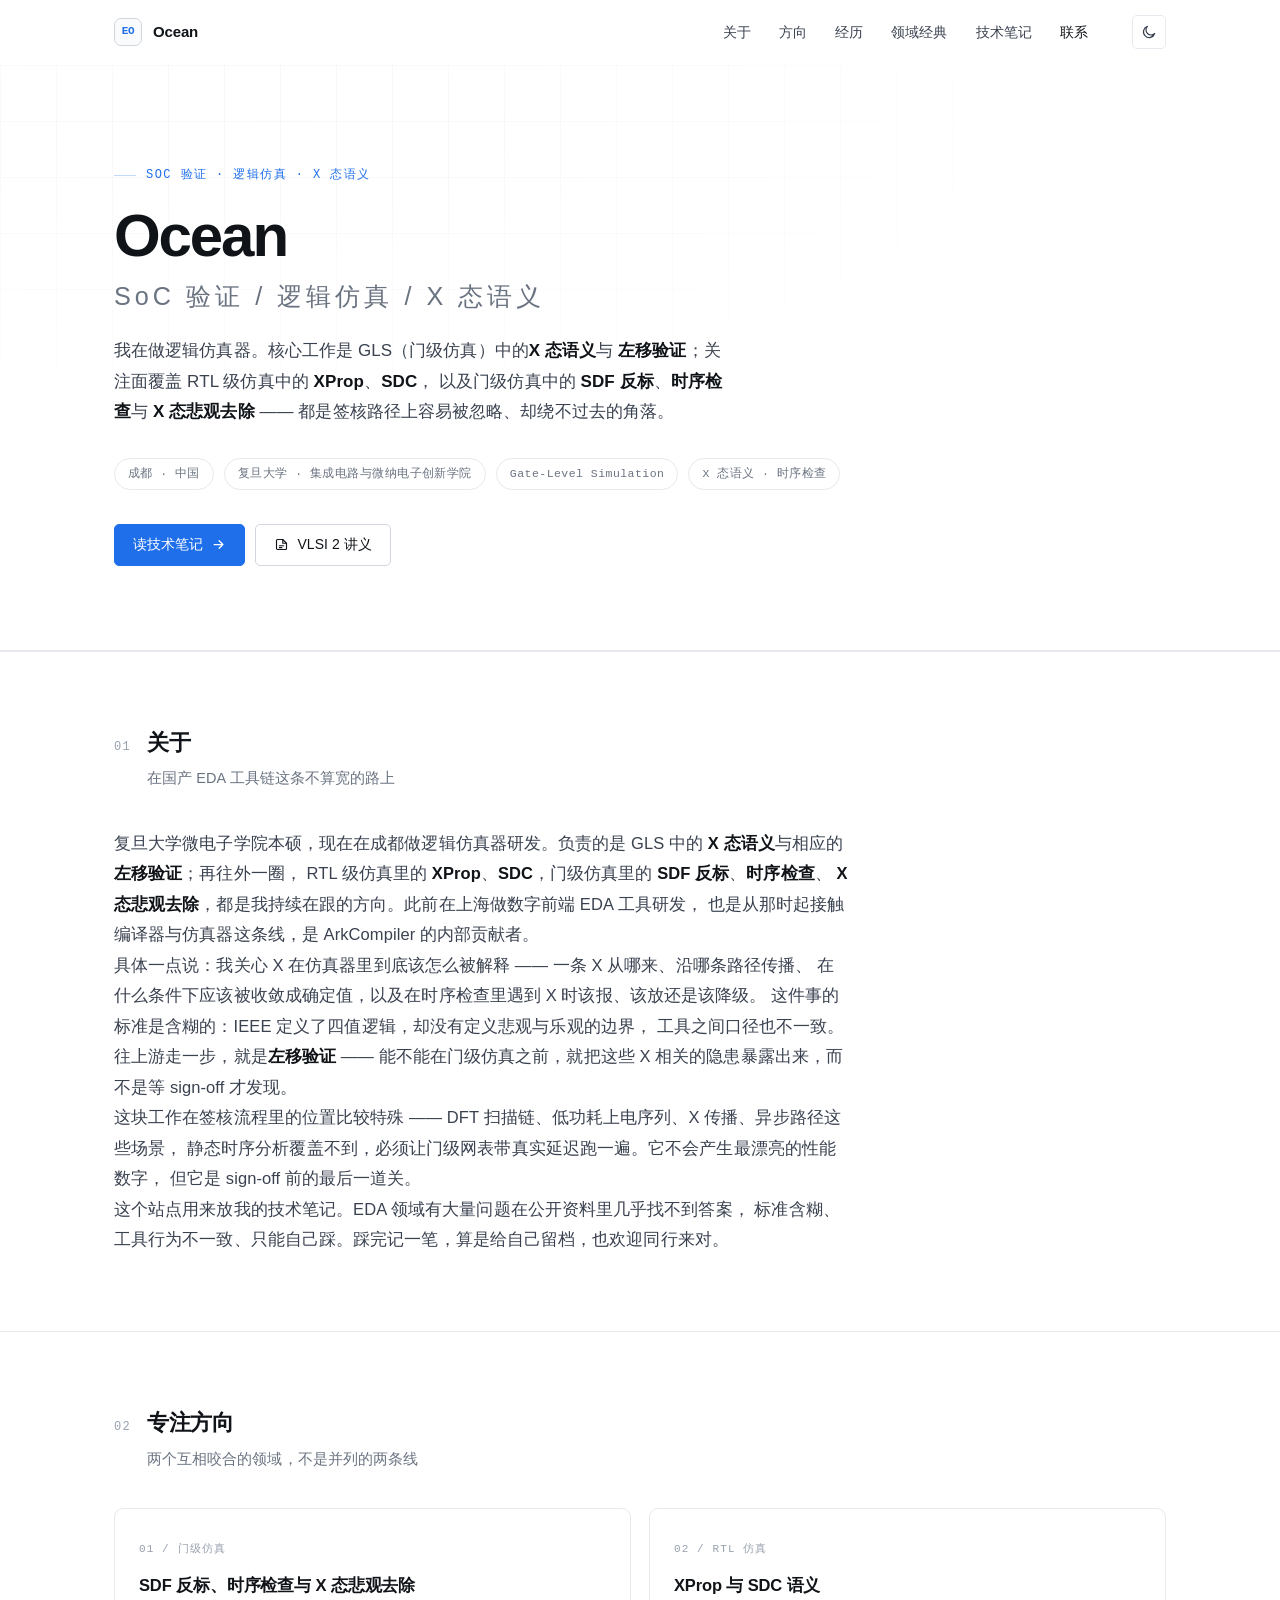
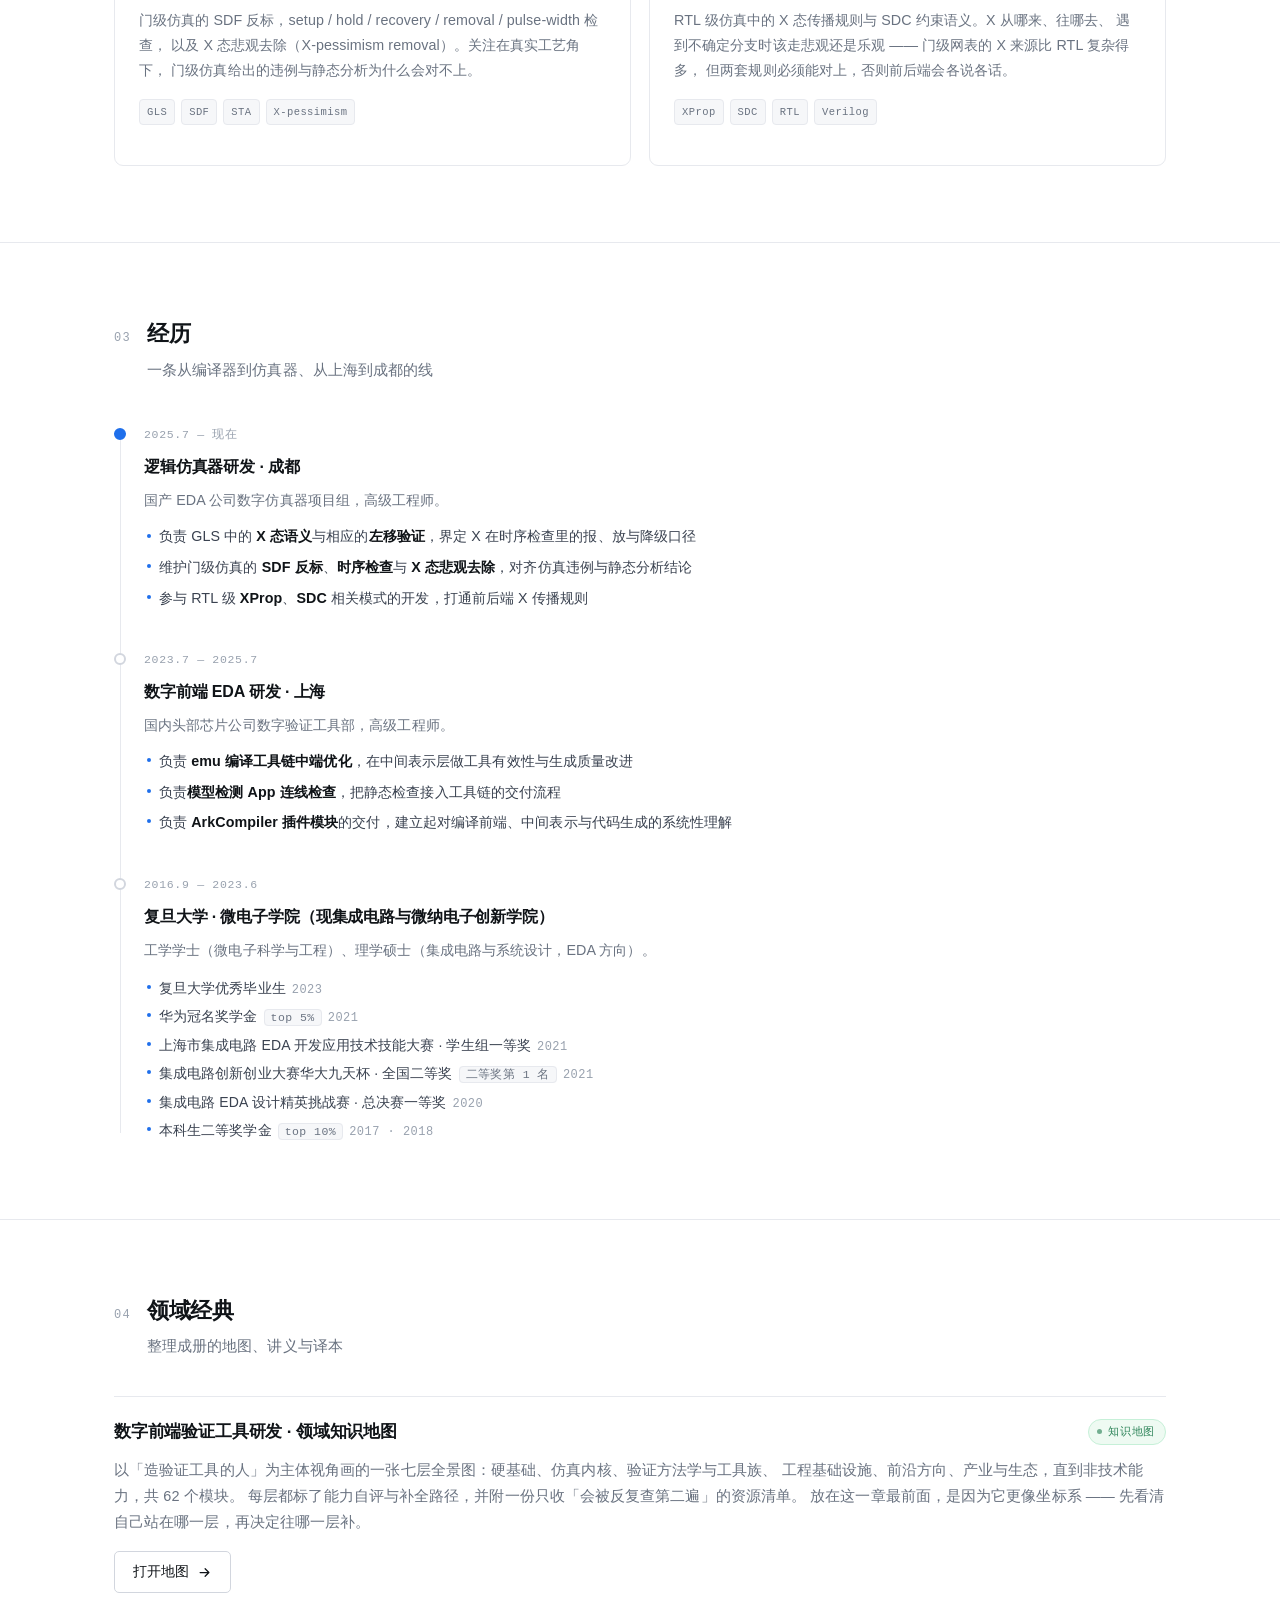
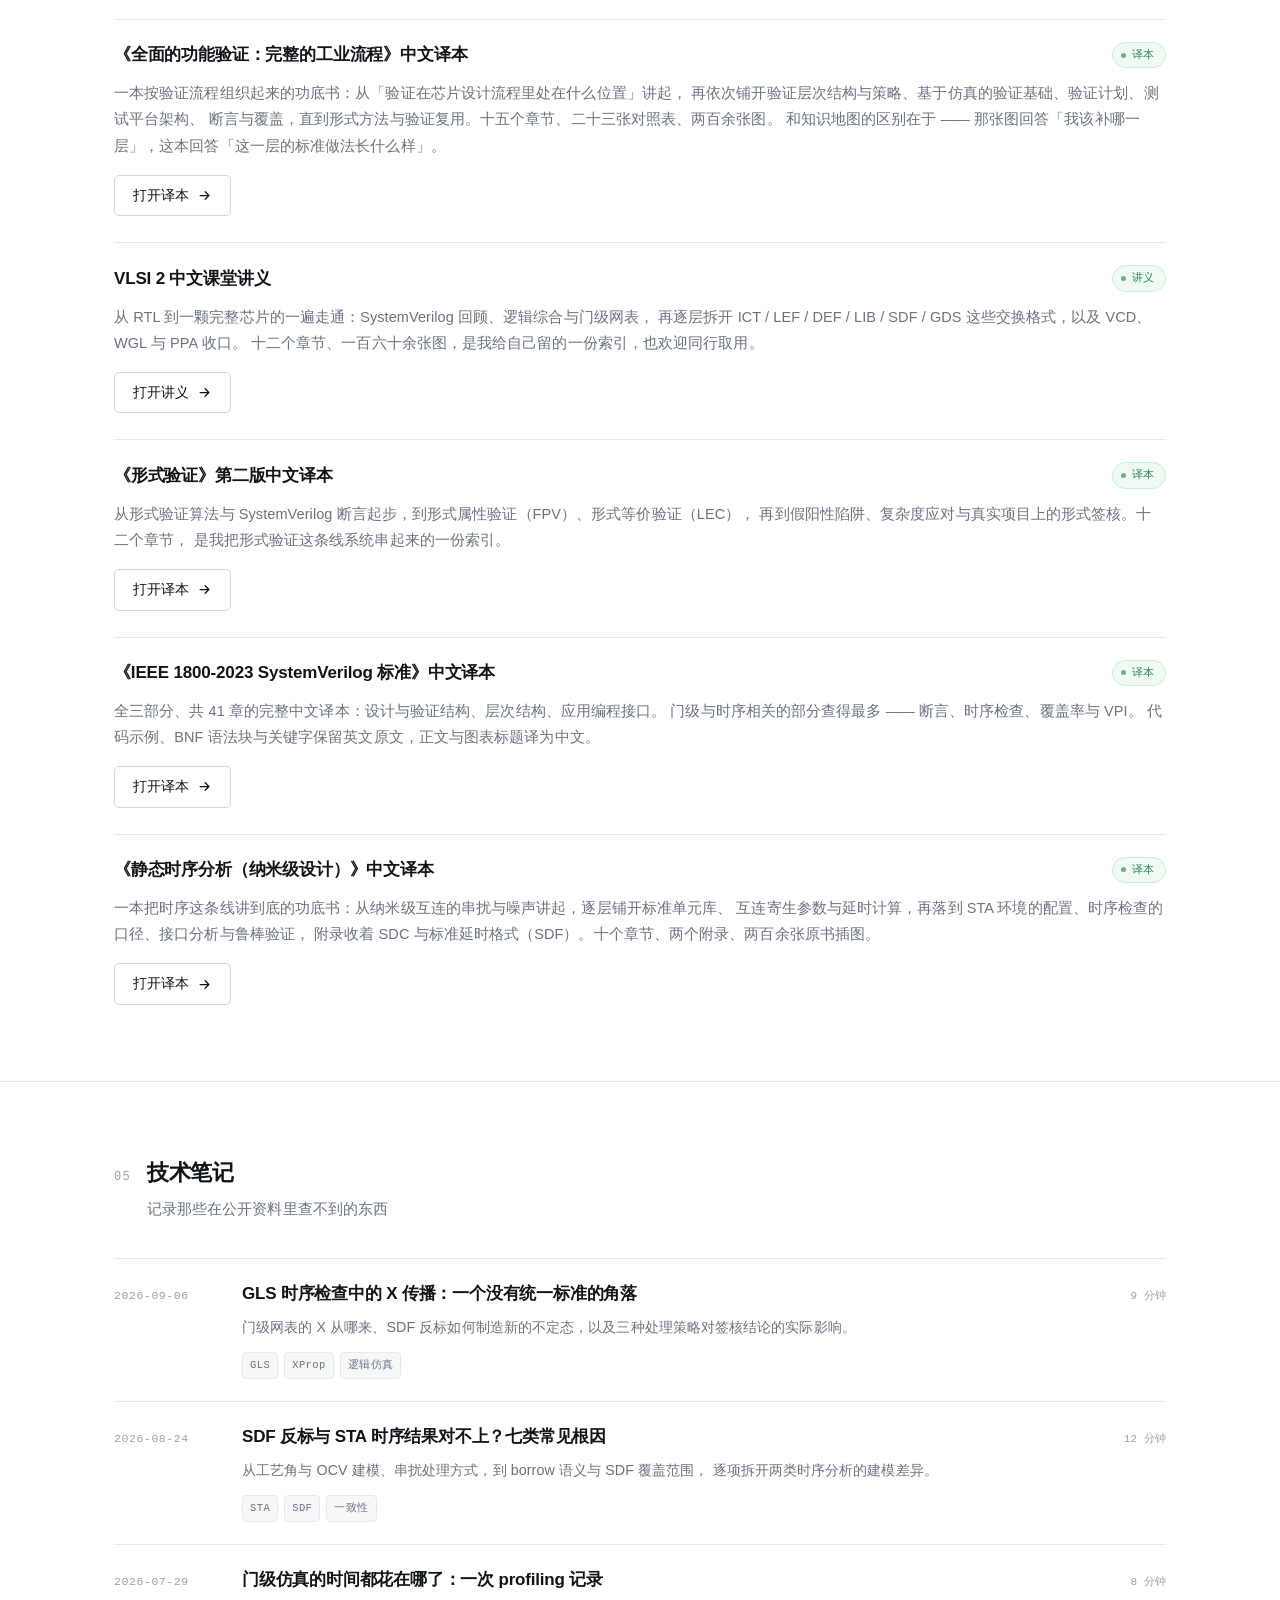
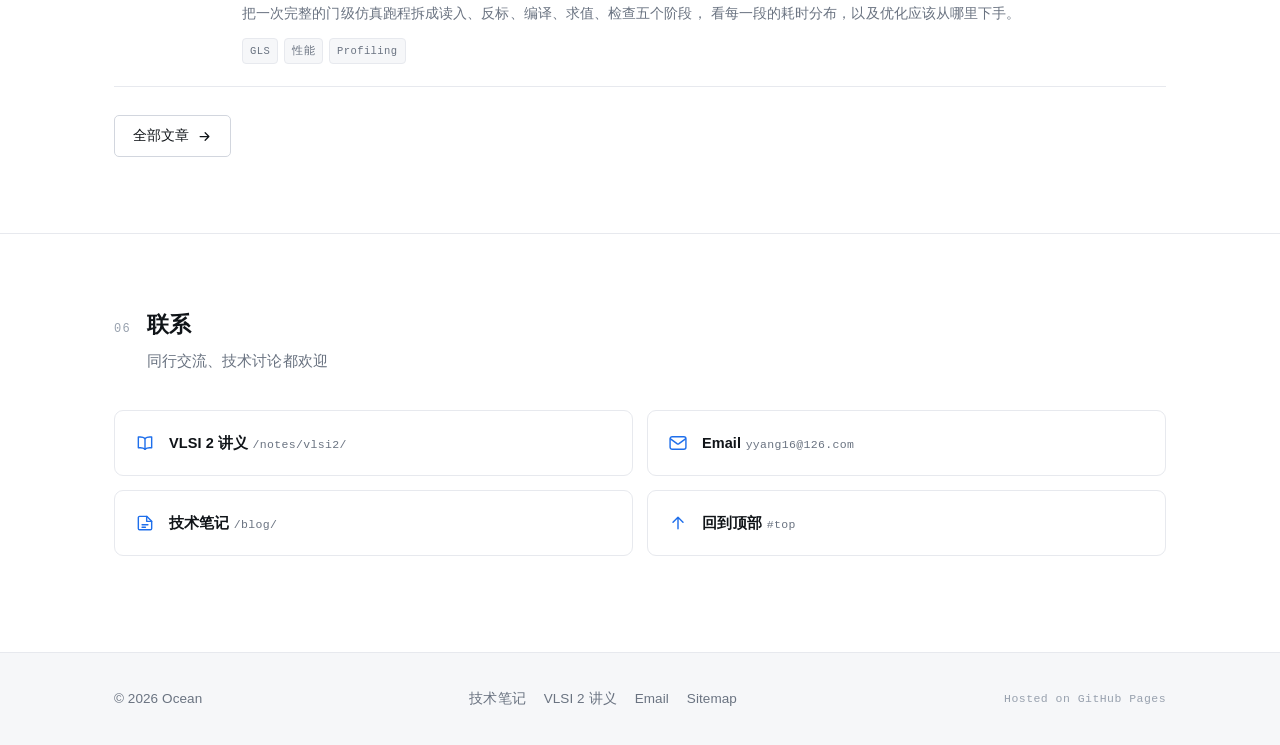
==== index.html @ bd07ec7b "content: 04 章「领域知识」更名为「领域经典」并移除 3 条在研条目；fix(fnflow): 清掉 nestfix 遗留的 4 处空 ul" ====
<!DOCTYPE html>
<html lang="zh-CN" data-theme="light">
<head>
<meta charset="UTF-8">
<meta name="viewport" content="width=device-width, initial-scale=1">
<title>Ocean — SoC 验证 / 逻辑仿真 / X 态语义</title>
<meta name="description" content="逻辑仿真器研发工程师。负责 GLS 中的 X 态语义与左移验证；关注 RTL 级仿真中的 XProp 与 SDC，门级仿真中的 SDF 反标、时序检查与 X 态悲观去除。技术笔记与领域经典记录。">
<meta name="author" content="Ocean">
<link rel="canonical" href="https://engineer-ocean.github.io/">

<meta property="og:type" content="website">
<meta property="og:title" content="Ocean — SoC 验证 / 逻辑仿真 / X 态语义">
<meta property="og:description" content="专注 GLS 中的 X 态语义与门级时序检查的技术笔记。">
<meta property="og:url" content="https://engineer-ocean.github.io/">
<meta name="twitter:card" content="summary">

<link rel="icon" href="/assets/img/favicon.svg" type="image/svg+xml">
<link rel="apple-touch-icon" href="/assets/img/favicon.svg">
<link rel="stylesheet" href="/assets/css/style.css?v=0923b0b6d8">

<script>
/* 在首次绘制前确定主题，避免闪白 */
(function () {
  try {
    var t = localStorage.getItem('yy-theme');
    if (t !== 'dark' && t !== 'light') {
      t = window.matchMedia('(prefers-color-scheme: dark)').matches ? 'dark' : 'light';
    }
    document.documentElement.setAttribute('data-theme', t);
  } catch (e) {}
})();
</script>
</head>

<body>
<a class="skip-link" href="#main">跳到主要内容</a>

<header class="site-header">
  <div class="wrap">
    <nav class="nav" aria-label="主导航">
      <a class="brand" href="/">
        <span class="brand-mark" aria-hidden="true">EO</span>
        <span>Ocean</span>
      </a>

      <ul class="nav-links" id="nav-links">
        <li><a href="#about">关于</a></li>
        <li><a href="#focus">方向</a></li>
        <li><a href="#experience">经历</a></li>
        <li><a href="#work">领域经典</a></li>
        <li><a href="/blog/">技术笔记</a></li>
        <li><a href="#contact">联系</a></li>
      </ul>

      <div class="nav-actions">
        <button class="icon-btn" type="button" data-theme-toggle aria-label="切换主题" title="切换主题">
          <svg class="i-sun" viewBox="0 0 24 24" fill="none" stroke="currentColor" stroke-width="1.8" stroke-linecap="round" aria-hidden="true">
            <circle cx="12" cy="12" r="4.2"/>
            <path d="M12 2.5v2.2M12 19.3v2.2M4.2 4.2l1.6 1.6M18.2 18.2l1.6 1.6M2.5 12h2.2M19.3 12h2.2M4.2 19.8l1.6-1.6M18.2 5.8l1.6-1.6"/>
          </svg>
          <svg class="i-moon" viewBox="0 0 24 24" fill="none" stroke="currentColor" stroke-width="1.8" stroke-linecap="round" stroke-linejoin="round" aria-hidden="true">
            <path d="M20.5 14.3A8.6 8.6 0 1 1 9.7 3.5a6.9 6.9 0 0 0 10.8 10.8z"/>
          </svg>
        </button>
        <button class="icon-btn nav-toggle" type="button" data-nav-toggle aria-expanded="false" aria-controls="nav-links" aria-label="打开菜单">
          <svg viewBox="0 0 24 24" fill="none" stroke="currentColor" stroke-width="1.9" stroke-linecap="round" aria-hidden="true">
            <path d="M3.5 7h17M3.5 12h17M3.5 17h17"/>
          </svg>
        </button>
      </div>
    </nav>
  </div>
</header>

<main id="main">

  <!-- ============================================================ HERO -->
  <section class="hero" id="top">
    <div class="wrap">
      <span class="eyebrow">SoC 验证 · 逻辑仿真 · X 态语义</span>

      <!-- 替换：如需显示中文名，改这里 -->
      <h1 class="hero-name">
        Ocean
        <span class="cn">SoC 验证 / 逻辑仿真 / X 态语义</span>
      </h1>

      <p class="hero-lede">
        我在做逻辑仿真器。核心工作是 GLS（门级仿真）中的<strong>X 态语义</strong>与
        <strong>左移验证</strong>；关注面覆盖 RTL 级仿真中的 <strong>XProp</strong>、<strong>SDC</strong>，
        以及门级仿真中的 <strong>SDF 反标</strong>、<strong>时序检查</strong>与
        <strong>X 态悲观去除</strong> —— 都是签核路径上容易被忽略、却绕不过去的角落。
      </p>

      <ul class="hero-meta">
        <li>成都 · 中国</li>
        <li>复旦大学 · 集成电路与微纳电子创新学院</li>
        <li>Gate-Level Simulation</li>
        <li>X 态语义 · 时序检查</li>
      </ul>

      <div class="hero-cta">
        <a class="btn btn-primary" href="/blog/">
          读技术笔记
          <svg viewBox="0 0 24 24" fill="none" stroke="currentColor" stroke-width="2" stroke-linecap="round" stroke-linejoin="round" aria-hidden="true"><path d="M5 12h13M13 6l6 6-6 6"/></svg>
        </a>
        <a class="btn" href="/notes/vlsi2/">
          <svg viewBox="0 0 24 24" fill="none" stroke="currentColor" stroke-width="1.8" stroke-linecap="round" stroke-linejoin="round" aria-hidden="true"><path d="M4 5.5A1.5 1.5 0 0 1 5.5 4H14l6 6v8.5A1.5 1.5 0 0 1 18.5 20h-13A1.5 1.5 0 0 1 4 18.5z"/><path d="M14 4v6h6"/><path d="M8.5 14h7M8.5 17h4"/></svg>
          VLSI 2 讲义
        </a>
      </div>
    </div>
  </section>

  <!-- =========================================================== ABOUT -->
  <section id="about" data-nav-section>
    <div class="wrap">
      <div class="sec-head">
        <span class="sec-num">01</span>
        <div>
          <h2 class="sec-title">关于</h2>
          <p class="sec-sub">在国产 EDA 工具链这条不算宽的路上</p>
        </div>
      </div>

      <div class="prose-wrap" style="padding-inline:0;margin-inline:0;">
        <div class="prose">
          <p>
            复旦大学微电子学院本硕，现在在成都做逻辑仿真器研发。负责的是 GLS 中的
            <strong>X 态语义</strong>与相应的<strong>左移验证</strong>；再往外一圈，
            RTL 级仿真里的 <strong>XProp</strong>、<strong>SDC</strong>，门级仿真里的
            <strong>SDF 反标</strong>、<strong>时序检查</strong>、
            <strong>X 态悲观去除</strong>，都是我持续在跟的方向。此前在上海做数字前端 EDA 工具研发，
            也是从那时起接触编译器与仿真器这条线，是 ArkCompiler 的内部贡献者。
          </p>

          <p>
            具体一点说：我关心 X 在仿真器里到底该怎么被解释 —— 一条 X 从哪来、沿哪条路径传播、
            在什么条件下应该被收敛成确定值，以及在时序检查里遇到 X 时该报、该放还是该降级。
            这件事的标准是含糊的：IEEE 定义了四值逻辑，却没有定义悲观与乐观的边界，
            工具之间口径也不一致。往上游走一步，就是<strong>左移验证</strong> ——
            能不能在门级仿真之前，就把这些 X 相关的隐患暴露出来，而不是等 sign-off 才发现。
          </p>

          <p>
            这块工作在签核流程里的位置比较特殊 —— DFT 扫描链、低功耗上电序列、X 传播、异步路径这些场景，
            静态时序分析覆盖不到，必须让门级网表带真实延迟跑一遍。它不会产生最漂亮的性能数字，
            但它是 sign-off 前的最后一道关。
          </p>

          <p>
            这个站点用来放我的技术笔记。EDA 领域有大量问题在公开资料里几乎找不到答案，
            标准含糊、工具行为不一致、只能自己踩。踩完记一笔，算是给自己留档，也欢迎同行来对。
          </p>
        </div>
      </div>
    </div>
  </section>

  <!-- =========================================================== FOCUS -->
  <section id="focus" data-nav-section>
    <div class="wrap">
      <div class="sec-head">
        <span class="sec-num">02</span>
        <div>
          <h2 class="sec-title">专注方向</h2>
          <p class="sec-sub">两个互相咬合的领域，不是并列的两条线</p>
        </div>
      </div>

      <div class="grid-2">
        <article class="card">
          <span class="card-idx">01 / 门级仿真</span>
          <h3>SDF 反标、时序检查与 X 态悲观去除</h3>
          <p>
            门级仿真的 SDF 反标，setup / hold / recovery / removal / pulse-width 检查，
            以及 X 态悲观去除（X-pessimism removal）。关注在真实工艺角下，
            门级仿真给出的违例与静态分析为什么会对不上。
          </p>
          <ul class="card-tags">
            <li>GLS</li><li>SDF</li><li>STA</li><li>X-pessimism</li>
          </ul>
        </article>

        <article class="card">
          <span class="card-idx">02 / RTL 仿真</span>
          <h3>XProp 与 SDC 语义</h3>
          <p>
            RTL 级仿真中的 X 态传播规则与 SDC 约束语义。X 从哪来、往哪去、
            遇到不确定分支时该走悲观还是乐观 —— 门级网表的 X 来源比 RTL 复杂得多，
            但两套规则必须能对上，否则前后端会各说各话。
          </p>
          <ul class="card-tags">
            <li>XProp</li><li>SDC</li><li>RTL</li><li>Verilog</li>
          </ul>
        </article>
      </div>
    </div>
  </section>

  <!-- ====================================================== EXPERIENCE -->
  <section id="experience" data-nav-section>
    <div class="wrap">
      <div class="sec-head">
        <span class="sec-num">03</span>
        <div>
          <h2 class="sec-title">经历</h2>
          <p class="sec-sub">一条从编译器到仿真器、从上海到成都的线</p>
        </div>
      </div>

      <ol class="timeline">
        <li class="is-current">
          <span class="tl-when">2025.7 — 现在</span>
          <h3 class="tl-where">逻辑仿真器研发 · 成都</h3>
          <p class="tl-desc">国产 EDA 公司数字仿真器项目组，高级工程师。</p>
          <ul class="tl-items">
            <li>负责 GLS 中的 <strong>X 态语义</strong>与相应的<strong>左移验证</strong>，界定 X 在时序检查里的报、放与降级口径</li>
            <li>维护门级仿真的 <strong>SDF 反标</strong>、<strong>时序检查</strong>与 <strong>X 态悲观去除</strong>，对齐仿真违例与静态分析结论</li>
            <li>参与 RTL 级 <strong>XProp</strong>、<strong>SDC</strong> 相关模式的开发，打通前后端 X 传播规则</li>
          </ul>
        </li>

        <li>
          <span class="tl-when">2023.7 — 2025.7</span>
          <h3 class="tl-where">数字前端 EDA 研发 · 上海</h3>
          <p class="tl-desc">国内头部芯片公司数字验证工具部，高级工程师。</p>
          <ul class="tl-items">
            <li>负责 <strong>emu 编译工具链中端优化</strong>，在中间表示层做工具有效性与生成质量改进</li>
            <li>负责<strong>模型检测 App 连线检查</strong>，把静态检查接入工具链的交付流程</li>
            <li>负责 <strong>ArkCompiler 插件模块</strong>的交付，建立起对编译前端、中间表示与代码生成的系统性理解</li>
          </ul>
        </li>

        <li>
          <span class="tl-when">2016.9 — 2023.6</span>
          <h3 class="tl-where">复旦大学 · 微电子学院（现集成电路与微纳电子创新学院）</h3>
          <p class="tl-desc">
            工学学士（微电子科学与工程）、理学硕士（集成电路与系统设计，EDA 方向）。
          </p>
          <ul class="tl-awards">
            <li>复旦大学优秀毕业生<span class="aw-year">2023</span></li>
            <li>华为冠名奖学金<span class="aw-note">top 5%</span><span class="aw-year">2021</span></li>
            <li>上海市集成电路 EDA 开发应用技术技能大赛 · 学生组一等奖<span class="aw-year">2021</span></li>
            <li>集成电路创新创业大赛华大九天杯 · 全国二等奖<span class="aw-note">二等奖第 1 名</span><span class="aw-year">2021</span></li>
            <li>集成电路 EDA 设计精英挑战赛 · 总决赛一等奖<span class="aw-year">2020</span></li>
            <li>本科生二等奖学金<span class="aw-note">top 10%</span><span class="aw-year">2017 · 2018</span></li>
          </ul>
        </li>
      </ol>
    </div>
  </section>

  <!-- ============================================================ WORK -->
  <section id="work" data-nav-section>
    <div class="wrap">
      <div class="sec-head">
        <span class="sec-num">04</span>
        <div>
          <h2 class="sec-title">领域经典</h2>
          <p class="sec-sub">整理成册的地图、讲义与译本</p>
        </div>
      </div>

      <div>
        <article class="note">
          <div class="note-head">
            <h3>数字前端验证工具研发 · 领域知识地图</h3>
            <span class="chip chip-doc">知识地图</span>
          </div>
          <p>
            以「造验证工具的人」为主体视角画的一张七层全景图：硬基础、仿真内核、验证方法学与工具族、
            工程基础设施、前沿方向、产业与生态，直到非技术能力，共 62 个模块。
            每层都标了能力自评与补全路径，并附一份只收「会被反复查第二遍」的资源清单。
            放在这一章最前面，是因为它更像坐标系 —— 先看清自己站在哪一层，再决定往哪一层补。
          </p>
          <div style="margin-top:16px;">
            <a class="btn" href="/notes/eda-knowledge-map/">
              打开地图
              <svg viewBox="0 0 24 24" fill="none" stroke="currentColor" stroke-width="2" stroke-linecap="round" stroke-linejoin="round" aria-hidden="true"><path d="M5 12h13M13 6l6 6-6 6"/></svg>
            </a>
          </div>
        </article>

        <article class="note">
          <div class="note-head">
            <h3>《全面的功能验证：完整的工业流程》中文译本</h3>
            <span class="chip chip-doc">译本</span>
          </div>
          <p>
            一本按验证流程组织起来的功底书：从「验证在芯片设计流程里处在什么位置」讲起，
            再依次铺开验证层次结构与策略、基于仿真的验证基础、验证计划、测试平台架构、
            断言与覆盖，直到形式方法与验证复用。十五个章节、二十三张对照表、两百余张图。
            和知识地图的区别在于 —— 那张图回答「我该补哪一层」，这本回答「这一层的标准做法长什么样」。
          </p>
          <div style="margin-top:16px;">
            <a class="btn" href="/notes/functional-verification-flow/">
              打开译本
              <svg viewBox="0 0 24 24" fill="none" stroke="currentColor" stroke-width="2" stroke-linecap="round" stroke-linejoin="round" aria-hidden="true"><path d="M5 12h13M13 6l6 6-6 6"/></svg>
            </a>
          </div>
        </article>

        <article class="note">
          <div class="note-head">
            <h3>VLSI 2 中文课堂讲义</h3>
            <span class="chip chip-doc">讲义</span>
          </div>
          <p>
            从 RTL 到一颗完整芯片的一遍走通：SystemVerilog 回顾、逻辑综合与门级网表，
            再逐层拆开 ICT / LEF / DEF / LIB / SDF / GDS 这些交换格式，以及 VCD、WGL 与 PPA 收口。
            十二个章节、一百六十余张图，是我给自己留的一份索引，也欢迎同行取用。
          </p>
          <div style="margin-top:16px;">
            <a class="btn" href="/notes/vlsi2/">
              打开讲义
              <svg viewBox="0 0 24 24" fill="none" stroke="currentColor" stroke-width="2" stroke-linecap="round" stroke-linejoin="round" aria-hidden="true"><path d="M5 12h13M13 6l6 6-6 6"/></svg>
            </a>
          </div>
        </article>

        <article class="note">
          <div class="note-head">
            <h3>《形式验证》第二版中文译本</h3>
            <span class="chip chip-doc">译本</span>
          </div>
          <p>
            从形式验证算法与 SystemVerilog 断言起步，到形式属性验证（FPV）、形式等价验证（LEC），
            再到假阳性陷阱、复杂度应对与真实项目上的形式签核。十二个章节，
            是我把形式验证这条线系统串起来的一份索引。
          </p>
          <div style="margin-top:16px;">
            <a class="btn" href="/notes/formal-verification/">
              打开译本
              <svg viewBox="0 0 24 24" fill="none" stroke="currentColor" stroke-width="2" stroke-linecap="round" stroke-linejoin="round" aria-hidden="true"><path d="M5 12h13M13 6l6 6-6 6"/></svg>
            </a>
          </div>
        </article>

        <article class="note">
          <div class="note-head">
            <h3>《IEEE 1800-2023 SystemVerilog 标准》中文译本</h3>
            <span class="chip chip-doc">译本</span>
          </div>
          <p>
            全三部分、共 41 章的完整中文译本：设计与验证结构、层次结构、应用编程接口。
            门级与时序相关的部分查得最多 —— 断言、时序检查、覆盖率与 VPI。
            代码示例、BNF 语法块与关键字保留英文原文，正文与图表标题译为中文。
          </p>
          <div style="margin-top:16px;">
            <a class="btn" href="/notes/systemverilog-1800-2023/">
              打开译本
              <svg viewBox="0 0 24 24" fill="none" stroke="currentColor" stroke-width="2" stroke-linecap="round" stroke-linejoin="round" aria-hidden="true"><path d="M5 12h13M13 6l6 6-6 6"/></svg>
            </a>
          </div>
        </article>

        <article class="note">
          <div class="note-head">
            <h3>《静态时序分析（纳米级设计）》中文译本</h3>
            <span class="chip chip-doc">译本</span>
          </div>
          <p>
            一本把时序这条线讲到底的功底书：从纳米级互连的串扰与噪声讲起，逐层铺开标准单元库、
            互连寄生参数与延时计算，再落到 STA 环境的配置、时序检查的口径、接口分析与鲁棒验证，
            附录收着 SDC 与标准延时格式（SDF）。十个章节、两个附录、两百余张原书插图。
          </p>
          <div style="margin-top:16px;">
            <a class="btn" href="/notes/static-timing-analysis/">
              打开译本
              <svg viewBox="0 0 24 24" fill="none" stroke="currentColor" stroke-width="2" stroke-linecap="round" stroke-linejoin="round" aria-hidden="true"><path d="M5 12h13M13 6l6 6-6 6"/></svg>
            </a>
          </div>
        </article>
      </div>
    </div>
  </section>

  <!-- ========================================================= WRITING -->
  <section id="writing" data-nav-section>
    <div class="wrap">
      <div class="sec-head">
        <span class="sec-num">05</span>
        <div>
          <h2 class="sec-title">技术笔记</h2>
          <p class="sec-sub">记录那些在公开资料里查不到的东西</p>
        </div>
      </div>

      <ul class="post-list">
        <li class="post-item">
          <a class="post-link" href="/blog/posts/gls-x-propagation.html">
            <span class="post-date">2026-09-06</span>
            <div>
              <h3 class="post-title">GLS 时序检查中的 X 传播：一个没有统一标准的角落</h3>
              <p class="post-excerpt">
                门级网表的 X 从哪来、SDF 反标如何制造新的不定态，以及三种处理策略对签核结论的实际影响。
              </p>
              <ul class="post-meta"><li>GLS</li><li>XProp</li><li>逻辑仿真</li></ul>
            </div>
            <span class="post-read">9 分钟</span>
          </a>
        </li>

        <li class="post-item">
          <a class="post-link" href="/blog/posts/sdf-sta-consistency.html">
            <span class="post-date">2026-08-24</span>
            <div>
              <h3 class="post-title">SDF 反标与 STA 时序结果对不上？七类常见根因</h3>
              <p class="post-excerpt">
                从工艺角与 OCV 建模、串扰处理方式，到 borrow 语义与 SDF 覆盖范围，
                逐项拆开两类时序分析的建模差异。
              </p>
              <ul class="post-meta"><li>STA</li><li>SDF</li><li>一致性</li></ul>
            </div>
            <span class="post-read">12 分钟</span>
          </a>
        </li>

        <li class="post-item">
          <a class="post-link" href="/blog/posts/gls-profiling-notes.html">
            <span class="post-date">2026-07-29</span>
            <div>
              <h3 class="post-title">门级仿真的时间都花在哪了：一次 profiling 记录</h3>
              <p class="post-excerpt">
                把一次完整的门级仿真跑程拆成读入、反标、编译、求值、检查五个阶段，
                看每一段的耗时分布，以及优化应该从哪里下手。
              </p>
              <ul class="post-meta"><li>GLS</li><li>性能</li><li>Profiling</li></ul>
            </div>
            <span class="post-read">8 分钟</span>
          </a>
        </li>
      </ul>

      <div style="margin-top:28px;">
        <a class="btn" href="/blog/">
          全部文章
          <svg viewBox="0 0 24 24" fill="none" stroke="currentColor" stroke-width="2" stroke-linecap="round" stroke-linejoin="round" aria-hidden="true"><path d="M5 12h13M13 6l6 6-6 6"/></svg>
        </a>
      </div>
    </div>
  </section>

  <!-- ========================================================= CONTACT -->
  <section id="contact" data-nav-section style="padding-bottom:96px;">
    <div class="wrap">
      <div class="sec-head">
        <span class="sec-num">06</span>
        <div>
          <h2 class="sec-title">联系</h2>
          <p class="sec-sub">同行交流、技术讨论都欢迎</p>
        </div>
      </div>

      <div class="contact-links">
        <a class="contact-link" href="/notes/vlsi2/">
          <svg viewBox="0 0 24 24" fill="none" stroke="currentColor" stroke-width="1.7" stroke-linecap="round" stroke-linejoin="round" aria-hidden="true"><path d="M12 6.6C10.6 5.4 8.7 4.8 6.5 4.8H4v12.9h2.5c2.2 0 4.1.6 5.5 1.7"/><path d="M12 6.6c1.4-1.2 3.3-1.8 5.5-1.8H20v12.9h-2.5c-2.2 0-4.1.6-5.5 1.7"/><path d="M12 6.6v12.8"/></svg>
          <span>
            <span class="contact-k">VLSI 2 讲义</span>
            <span class="contact-v">/notes/vlsi2/</span>
          </span>
        </a>

        <a class="contact-link" href="mailto:yyang16@126.com">
          <svg viewBox="0 0 24 24" fill="none" stroke="currentColor" stroke-width="1.7" stroke-linecap="round" stroke-linejoin="round" aria-hidden="true"><rect x="2.5" y="4.5" width="19" height="15" rx="2.5"/><path d="M3 7l8.2 6.1a1.4 1.4 0 0 0 1.6 0L21 7"/></svg>
          <span>
            <span class="contact-k">Email</span>
            <span class="contact-v">yyang16@126.com</span>
          </span>
        </a>

        <a class="contact-link" href="/blog/">
          <svg viewBox="0 0 24 24" fill="none" stroke="currentColor" stroke-width="1.7" stroke-linecap="round" stroke-linejoin="round" aria-hidden="true"><path d="M4 5.5A1.5 1.5 0 0 1 5.5 4H14l6 6v8.5A1.5 1.5 0 0 1 18.5 20h-13A1.5 1.5 0 0 1 4 18.5z"/><path d="M14 4v6h6"/><path d="M8.5 14h7M8.5 17h4"/></svg>
          <span>
            <span class="contact-k">技术笔记</span>
            <span class="contact-v">/blog/</span>
          </span>
        </a>

        <a class="contact-link" href="#top">
          <svg viewBox="0 0 24 24" fill="none" stroke="currentColor" stroke-width="1.7" stroke-linecap="round" stroke-linejoin="round" aria-hidden="true"><path d="M12 19V5M6 11l6-6 6 6"/></svg>
          <span>
            <span class="contact-k">回到顶部</span>
            <span class="contact-v">#top</span>
          </span>
        </a>
      </div>
    </div>
  </section>

</main>

<footer class="site-footer">
  <div class="wrap footer-row">
    <span>© <span data-year>2026</span> Ocean</span>
    <ul class="footer-links">
      <li><a href="/blog/">技术笔记</a></li>
      <li><a href="/notes/vlsi2/">VLSI 2 讲义</a></li>
      <li><a href="mailto:yyang16@126.com">Email</a></li>
      <li><a href="/sitemap.xml">Sitemap</a></li>
    </ul>
    <span class="footer-note">Hosted on GitHub Pages</span>
  </div>

  <div class="wrap footer-visits" data-visits-wrap hidden>
    <div data-visits hidden>
      <p class="visits-nums" data-visits-summary></p>
      <p class="visits-cities" data-visits-cities hidden></p>
    </div>
    <p class="visits-note">
      本站仅统计聚合访问量：总访问次数、按天去重累加的独立访客数、城市分布。
      不记录 IP、User-Agent，也不保留任何可识别或可跨天关联到单个访客的信息；
      <a href="/counter/worker.js">统计代码</a>公开可查。
    </p>
  </div>
</footer>

<script src="/assets/js/main.js?v=1117423972" defer></script>
<script src="/assets/js/counter.js?v=b97d05d926" defer></script>
</body>
</html>
---- assets/css/style.css ----
/* =========================================================================
   Ocean — Personal Site
   Style: 极简工程风 / minimal engineering
   No build step. No external dependencies.
   ========================================================================= */

/* ---------------------------------------------------------------- 1. Tokens */
:root {
  color-scheme: light;

  --bg:            #ffffff;
  --bg-soft:       #f6f7f9;
  --bg-grid:       rgba(16, 24, 40, 0.035);
  --surface:       #ffffff;
  --surface-2:     #fafbfc;

  --text:          #101418;
  --text-2:        #3a4250;
  --muted:         #6a7381;
  --faint:         #98a1ae;

  --border:        #e7e9ee;
  --border-strong: #d2d6de;

  --accent:        #1f6feb;
  --accent-hover:  #1554bd;
  --accent-soft:   #eff4fe;
  --accent-line:   #c3d8fb;

  --code-bg:       #f4f6f8;
  --code-border:   #e4e7ec;
  --quote-bg:      #f7f9fb;

  --radius-sm: 5px;
  --radius:    9px;
  --radius-lg: 14px;

  --shadow-sm: 0 1px 2px rgba(16, 24, 40, .05);
  --shadow:    0 1px 2px rgba(16, 24, 40, .04), 0 10px 28px -16px rgba(16, 24, 40, .18);

  --maxw:   1100px;
  --prose:  736px;
  --gutter: 24px;

  --font-sans: -apple-system, BlinkMacSystemFont, "Segoe UI", "PingFang SC",
               "Hiragino Sans GB", "Microsoft YaHei", "Source Han Sans SC",
               Roboto, Helvetica, Arial, sans-serif;
  --font-mono: ui-monospace, SFMono-Regular, "SF Mono", "JetBrains Mono",
               "Cascadia Mono", Menlo, Consolas, "Liberation Mono", monospace;
}

[data-theme="dark"] {
  color-scheme: dark;

  --bg:            #0d1117;
  --bg-soft:       #12171f;
  --bg-grid:       rgba(255, 255, 255, 0.028);
  --surface:       #12171f;
  --surface-2:     #161c25;

  --text:          #e8ecf1;
  --text-2:        #c3cbd7;
  --muted:         #8b95a3;
  --faint:         #6a7481;

  --border:        #232a34;
  --border-strong: #343d49;

  --accent:        #58a6ff;
  --accent-hover:  #85c0ff;
  --accent-soft:   #13233a;
  --accent-line:   #24405f;

  --code-bg:       #161c25;
  --code-border:   #232a34;
  --quote-bg:      #12171f;

  --shadow-sm: 0 1px 2px rgba(0, 0, 0, .4);
  --shadow:    0 1px 2px rgba(0, 0, 0, .3), 0 10px 28px -16px rgba(0, 0, 0, .7);
}

/* ----------------------------------------------------------------- 2. Reset */
*, *::before, *::after { box-sizing: border-box; }

html {
  -webkit-text-size-adjust: 100%;
  scroll-behavior: smooth;
  scroll-padding-top: 88px;
}

body {
  margin: 0;
  background: var(--bg);
  color: var(--text);
  font-family: var(--font-sans);
  font-size: 16px;
  line-height: 1.75;
  letter-spacing: .005em;
  -webkit-font-smoothing: antialiased;
  -moz-osx-font-smoothing: grayscale;
  text-rendering: optimizeLegibility;
}

img, svg, video { max-width: 100%; height: auto; display: block; }
hr { border: 0; border-top: 1px solid var(--border); margin: 3rem 0; }

a { color: var(--accent); text-decoration: none; }
a:hover { color: var(--accent-hover); }

::selection { background: var(--accent-soft); color: var(--text); }

:focus-visible {
  outline: 2px solid var(--accent);
  outline-offset: 3px;
  border-radius: 3px;
}

/* ------------------------------------------------------------- 3. Layout */
.wrap {
  width: 100%;
  max-width: var(--maxw);
  margin-inline: auto;
  padding-inline: var(--gutter);
}

.prose-wrap {
  width: 100%;
  max-width: var(--prose);
  margin-inline: auto;
  padding-inline: var(--gutter);
}

section { padding-block: 76px; }
section + section { border-top: 1px solid var(--border); }

.skip-link {
  position: absolute;
  left: -9999px;
  top: 0;
  background: var(--accent);
  color: #fff;
  padding: 10px 16px;
  border-radius: 0 0 var(--radius) 0;
  z-index: 999;
}
.skip-link:focus { left: 0; color: #fff; }

/* ---------------------------------------------------------- 4. Mono label */
.mono {
  font-family: var(--font-mono);
  font-size: 12px;
  letter-spacing: .1em;
  text-transform: uppercase;
}

.eyebrow {
  font-family: var(--font-mono);
  font-size: 12px;
  letter-spacing: .12em;
  text-transform: uppercase;
  color: var(--accent);
  display: inline-flex;
  align-items: center;
  gap: 10px;
}
.eyebrow::before {
  content: "";
  width: 22px;
  height: 1px;
  background: var(--accent-line);
}

.sec-head {
  display: flex;
  align-items: baseline;
  gap: 16px;
  margin-bottom: 36px;
}
.sec-num {
  font-family: var(--font-mono);
  font-size: 12px;
  letter-spacing: .1em;
  color: var(--faint);
  flex: none;
  padding-top: 4px;
}
.sec-title {
  font-size: 22px;
  font-weight: 650;
  letter-spacing: -.01em;
  margin: 0;
  line-height: 1.4;
}
.sec-sub {
  margin: 8px 0 0;
  color: var(--muted);
  font-size: 14.5px;
  font-weight: 400;
}

/* --------------------------------------------------------------- 5. Header */
.site-header {
  position: sticky;
  top: 0;
  z-index: 60;
  background: color-mix(in srgb, var(--bg) 86%, transparent);
  -webkit-backdrop-filter: saturate(180%) blur(12px);
  backdrop-filter: saturate(180%) blur(12px);
  border-bottom: 1px solid transparent;
  transition: border-color .22s ease;
}
.site-header.is-pinned { border-bottom-color: var(--border); }

.nav {
  display: flex;
  align-items: center;
  gap: 24px;
  height: 64px;
}

.brand {
  display: inline-flex;
  align-items: center;
  gap: 11px;
  color: var(--text);
  font-weight: 600;
  font-size: 15px;
  letter-spacing: -.01em;
  flex: none;
}
.brand:hover { color: var(--text); }

.brand-mark {
  width: 28px;
  height: 28px;
  border-radius: 7px;
  border: 1px solid var(--border-strong);
  background: var(--surface-2);
  display: grid;
  place-items: center;
  font-family: var(--font-mono);
  font-size: 11px;
  font-weight: 700;
  letter-spacing: -.03em;
  color: var(--accent);
  flex: none;
}

.nav-links {
  display: flex;
  align-items: center;
  gap: 4px;
  margin-left: auto;
  list-style: none;
  padding: 0;
  margin-block: 0;
}
.nav-links a {
  display: block;
  padding: 7px 12px;
  border-radius: var(--radius-sm);
  font-size: 14px;
  color: var(--text-2);
  transition: background .16s ease, color .16s ease;
}
.nav-links a:hover { background: var(--bg-soft); color: var(--text); }
.nav-links a.is-active { color: var(--text); font-weight: 550; }

.nav-actions { display: flex; align-items: center; gap: 8px; margin-left: 8px; }

.icon-btn {
  width: 34px;
  height: 34px;
  display: grid;
  place-items: center;
  border: 1px solid var(--border);
  border-radius: var(--radius-sm);
  background: var(--surface);
  color: var(--text-2);
  cursor: pointer;
  padding: 0;
  transition: border-color .16s ease, color .16s ease, background .16s ease;
}
.icon-btn:hover { border-color: var(--border-strong); color: var(--text); background: var(--surface-2); }
.icon-btn svg { width: 16px; height: 16px; }
/* 图标表示"点击后将切换到的主题"，与 aria-label 保持一致 */
[data-theme="light"] .icon-btn .i-sun,
[data-theme="dark"]  .icon-btn .i-moon { display: none; }

.nav-toggle { display: none; }

/* ----------------------------------------------------------------- 6. Hero */
.hero {
  position: relative;
  padding-block: 92px 84px;
  border-bottom: 1px solid var(--border);
  overflow: hidden;
}
.hero::before {
  content: "";
  position: absolute;
  inset: 0;
  background-image:
    linear-gradient(to right, var(--bg-grid) 1px, transparent 1px),
    linear-gradient(to bottom, var(--bg-grid) 1px, transparent 1px);
  background-size: 56px 56px;
  -webkit-mask-image: radial-gradient(ellipse 90% 70% at 22% 12%, #000 0%, transparent 72%);
  mask-image: radial-gradient(ellipse 90% 70% at 22% 12%, #000 0%, transparent 72%);
  pointer-events: none;
}
.hero > .wrap { position: relative; }

.hero-name {
  font-size: clamp(38px, 6.4vw, 60px);
  line-height: 1.08;
  letter-spacing: -.035em;
  font-weight: 700;
  margin: 18px 0 0;
}
.hero-name .cn {
  display: block;
  font-size: .42em;
  font-weight: 500;
  letter-spacing: .16em;
  color: var(--muted);
  margin-top: 14px;
}

.hero-lede {
  max-width: 620px;
  margin: 26px 0 0;
  font-size: 17px;
  line-height: 1.8;
  color: var(--text-2);
}
.hero-lede strong { color: var(--text); font-weight: 600; }

.hero-meta {
  display: flex;
  flex-wrap: wrap;
  gap: 8px 10px;
  margin-top: 30px;
  padding: 0;
  list-style: none;
}
.hero-meta li {
  font-family: var(--font-mono);
  font-size: 11.5px;
  letter-spacing: .04em;
  color: var(--muted);
  border: 1px solid var(--border);
  background: var(--surface);
  border-radius: 100px;
  padding: 5px 13px;
}

.hero-cta { display: flex; flex-wrap: wrap; gap: 10px; margin-top: 34px; }

/* --------------------------------------------------------------- 7. Button */
.btn {
  display: inline-flex;
  align-items: center;
  gap: 8px;
  padding: 10px 18px;
  border-radius: var(--radius-sm);
  border: 1px solid var(--border-strong);
  background: var(--surface);
  color: var(--text);
  font-size: 14px;
  font-weight: 520;
  line-height: 1.4;
  transition: border-color .16s ease, background .16s ease, color .16s ease, transform .16s ease;
}
.btn:hover { border-color: var(--text); color: var(--text); transform: translateY(-1px); }
.btn svg { width: 15px; height: 15px; flex: none; }

.btn-primary {
  background: var(--accent);
  border-color: var(--accent);
  color: #fff;
}
.btn-primary:hover { background: var(--accent-hover); border-color: var(--accent-hover); color: #fff; }

/* ---------------------------------------------------------------- 8. Cards */
.grid-3 {
  display: grid;
  grid-template-columns: repeat(3, minmax(0, 1fr));
  gap: 18px;
}
.grid-2 {
  display: grid;
  grid-template-columns: repeat(2, minmax(0, 1fr));
  gap: 18px;
}

.card {
  position: relative;
  padding: 24px;
  border: 1px solid var(--border);
  border-radius: var(--radius);
  background: var(--surface);
  transition: border-color .2s ease, box-shadow .2s ease, transform .2s ease;
}
.card:hover {
  border-color: var(--accent-line);
  box-shadow: var(--shadow);
  transform: translateY(-2px);
}

.card-idx {
  font-family: var(--font-mono);
  font-size: 11px;
  letter-spacing: .1em;
  color: var(--faint);
}
.card h3 {
  font-size: 16.5px;
  font-weight: 620;
  letter-spacing: -.008em;
  margin: 12px 0 0;
  line-height: 1.5;
}
.card p {
  margin: 10px 0 0;
  color: var(--muted);
  font-size: 14.3px;
  line-height: 1.75;
}
.card-tags {
  display: flex;
  flex-wrap: wrap;
  gap: 6px;
  margin-top: 16px;
  padding: 0;
  list-style: none;
}
.card-tags li {
  font-family: var(--font-mono);
  font-size: 10.5px;
  letter-spacing: .04em;
  color: var(--muted);
  background: var(--bg-soft);
  border: 1px solid var(--border);
  border-radius: 4px;
  padding: 3px 7px;
}

/* ------------------------------------------------------------- 9. Prose */
.prose { font-size: 16.5px; line-height: 1.85; color: var(--text-2); }
.prose > * + * { margin-top: 1.15em; }
.prose p { margin: 0; }
.prose h2 {
  font-size: 20px;
  font-weight: 650;
  letter-spacing: -.012em;
  color: var(--text);
  margin: 2.4em 0 0;
  padding-top: 1.3em;
  border-top: 1px solid var(--border);
  line-height: 1.5;
}
.prose h3 {
  font-size: 16.5px;
  font-weight: 640;
  color: var(--text);
  margin: 2em 0 0;
  line-height: 1.55;
}
.prose h2 + *, .prose h3 + * { margin-top: .7em; }
.prose strong { color: var(--text); font-weight: 620; }
.prose ul, .prose ol { padding-left: 1.35em; margin: .9em 0 0; }
.prose li + li { margin-top: .48em; }
.prose li::marker { color: var(--faint); }
.prose a { border-bottom: 1px solid var(--accent-line); }
.prose a:hover { border-bottom-color: var(--accent); }

.prose blockquote {
  margin: 1.5em 0 0;
  padding: 4px 0 4px 20px;
  border-left: 2px solid var(--accent-line);
  color: var(--muted);
  font-size: 15.5px;
}

.prose code {
  font-family: var(--font-mono);
  font-size: .875em;
  background: var(--code-bg);
  border: 1px solid var(--code-border);
  border-radius: 4px;
  padding: .12em .38em;
  color: var(--text);
  word-break: break-word;
}
.prose pre {
  background: var(--code-bg);
  border: 1px solid var(--code-border);
  border-radius: var(--radius);
  padding: 16px 18px;
  overflow-x: auto;
  font-size: 13.5px;
  line-height: 1.7;
  margin: 1.5em 0 0;
}
.prose pre code {
  background: none;
  border: 0;
  padding: 0;
  font-size: inherit;
  color: var(--text-2);
}

.prose table {
  width: 100%;
  border-collapse: collapse;
  font-size: 14.5px;
  margin: 1.6em 0 0;
  display: block;
  overflow-x: auto;
}
.prose th, .prose td {
  border-bottom: 1px solid var(--border);
  padding: 10px 14px 10px 0;
  text-align: left;
  vertical-align: top;
}
.prose th {
  font-weight: 600;
  color: var(--text);
  font-size: 13px;
  letter-spacing: .02em;
  border-bottom-color: var(--border-strong);
  white-space: nowrap;
}
.prose td:first-child { color: var(--text); }

/* ----------------------------------------------------------- 10. Timeline */
.timeline { list-style: none; margin: 0; padding: 0; position: relative; }
.timeline::before {
  content: "";
  position: absolute;
  left: 5.5px;
  top: 10px;
  bottom: 10px;
  width: 1px;
  background: var(--border);
}
.timeline > li {
  position: relative;
  padding-left: 30px;
  padding-bottom: 34px;
}
.timeline > li:last-child { padding-bottom: 0; }
.timeline > li::before {
  content: "";
  position: absolute;
  left: 0;
  top: 9px;
  width: 12px;
  height: 12px;
  border-radius: 50%;
  border: 2px solid var(--border-strong);
  background: var(--bg);
}
.timeline > li.is-current::before { border-color: var(--accent); background: var(--accent); }
.tl-when {
  font-family: var(--font-mono);
  font-size: 11.5px;
  letter-spacing: .06em;
  color: var(--faint);
}
.tl-where {
  font-size: 16px;
  font-weight: 620;
  color: var(--text);
  margin: 6px 0 0;
  letter-spacing: -.008em;
}
.tl-desc {
  margin: 7px 0 0;
  color: var(--muted);
  font-size: 14.3px;
  line-height: 1.75;
  max-width: 620px;
}

.tl-awards {
  list-style: none;
  margin: 14px 0 0;
  padding: 0;
  max-width: 620px;
}
.tl-awards li {
  position: relative;
  display: block;          /* 关键：grid 子项会让 .aw-note / .aw-year 各占一行 */
  padding-left: 15px;
  font-size: 14px;
  line-height: 1.62;
  color: var(--text-2);
}
.tl-awards li + li { margin-top: 5px; }
.tl-awards li::before {
  content: "";
  position: absolute;
  left: 3px;
  top: .58em;
  width: 4px;
  height: 4px;
  border-radius: 50%;
  background: var(--accent);
}

/* 工作经历的分条描述 —— 与 .tl-awards 共用一套圆点/间距语言 */
.tl-items {
  list-style: none;
  margin: 11px 0 0;
  padding: 0;
  max-width: 620px;
}
.tl-items li {
  position: relative;
  display: block;
  padding-left: 15px;
  font-size: 14.3px;
  line-height: 1.72;
  color: var(--text-2);
}
.tl-items li + li { margin-top: 6px; }
.tl-items li::before {
  content: "";
  position: absolute;
  left: 3px;
  top: .64em;
  width: 4px;
  height: 4px;
  border-radius: 50%;
  background: var(--accent);
}
.tl-items strong { color: var(--text); font-weight: 600; }
.tl-awards .aw-year {
  font-family: var(--font-mono);
  font-size: 12px;
  letter-spacing: .04em;
  color: var(--faint);
  margin-left: 6px;
}
.tl-awards .aw-note {
  font-family: var(--font-mono);
  font-size: 11.5px;
  letter-spacing: .04em;
  color: var(--muted);
  background: var(--bg-soft);
  border: 1px solid var(--border);
  border-radius: 4px;
  padding: 1px 6px;
  margin-left: 6px;
  white-space: nowrap;
}

/* -------------------------------------------------------------- 11. Notes */
.note { border-top: 1px solid var(--border); padding-top: 22px; }
.note + .note { margin-top: 26px; }
.note-head {
  display: flex;
  flex-wrap: wrap;
  align-items: center;
  gap: 10px;
  margin-bottom: 12px;
}
.note h3 {
  font-size: 17px;
  font-weight: 620;
  letter-spacing: -.01em;
  margin: 0;
  line-height: 1.5;
  flex: 1 1 240px;
}
.note p { margin: 0; color: var(--muted); font-size: 14.5px; line-height: 1.8; }
.note-more {
  display: inline;
  font-size: 14.5px;
}

.chip {
  display: inline-flex;
  align-items: center;
  gap: 6px;
  font-family: var(--font-mono);
  font-size: 10.5px;
  letter-spacing: .06em;
  text-transform: uppercase;
  border-radius: 100px;
  padding: 3px 10px 3px 8px;
  border: 1px solid var(--border);
  background: var(--bg-soft);
  color: var(--muted);
  white-space: nowrap;
  flex: none;
}
.chip::before {
  content: "";
  width: 5px;
  height: 5px;
  border-radius: 50%;
  background: currentColor;
  opacity: .65;
}
.chip-doing { color: var(--accent); border-color: var(--accent-line); background: var(--accent-soft); }
.chip-plan  { color: #b7791f; border-color: #f0d9a8; background: #fdf7e8; }
.chip-proto { color: #7a5af8; border-color: #ded6fb; background: #f4f1fe; }
.chip-doc   { color: #2f855a; border-color: #c6f0d8; background: #eefaf2; }
[data-theme="dark"] .chip-plan  { color: #e3b341; border-color: #4d3f1a; background: #2a2413; }
[data-theme="dark"] .chip-proto { color: #a58bff; border-color: #37306b; background: #1c1836; }
[data-theme="dark"] .chip-doc   { color: #6fcf97; border-color: #26543a; background: #14261c; }

/* ---------------------------------------------------------- 12. Post list */
.post-list { list-style: none; margin: 0; padding: 0; }
.post-item { border-top: 1px solid var(--border); }
.post-item:last-child { border-bottom: 1px solid var(--border); }
.post-link {
  display: grid;
  grid-template-columns: 108px minmax(0, 1fr) auto;
  gap: 20px;
  align-items: baseline;
  padding: 22px 0;
  color: inherit;
  transition: padding-inline .2s ease;
}
.post-link:hover { color: inherit; }
.post-link:hover .post-title { color: var(--accent); }
.post-date {
  font-family: var(--font-mono);
  font-size: 11.5px;
  letter-spacing: .05em;
  color: var(--faint);
  padding-top: 5px;
}
.post-title {
  font-size: 17px;
  font-weight: 620;
  letter-spacing: -.012em;
  color: var(--text);
  margin: 0;
  line-height: 1.55;
  transition: color .16s ease;
}
.post-excerpt {
  margin: 8px 0 0;
  color: var(--muted);
  font-size: 14.3px;
  line-height: 1.75;
}
.post-meta {
  display: flex;
  flex-wrap: wrap;
  gap: 6px;
  margin-top: 12px;
  padding: 0;
  list-style: none;
}
.post-meta li {
  font-family: var(--font-mono);
  font-size: 10.5px;
  letter-spacing: .04em;
  color: var(--muted);
  background: var(--bg-soft);
  border: 1px solid var(--border);
  border-radius: 4px;
  padding: 3px 7px;
}
.post-read {
  font-family: var(--font-mono);
  font-size: 11px;
  color: var(--faint);
  padding-top: 6px;
  white-space: nowrap;
}
.post-arrow { display: none; }

/* ------------------------------------------------------------- 13. Filter */
.filters {
  display: flex;
  flex-wrap: wrap;
  gap: 8px;
  margin-bottom: 12px;
  padding: 0;
  list-style: none;
}
.filter-btn {
  font-family: var(--font-mono);
  font-size: 11.5px;
  letter-spacing: .05em;
  padding: 6px 13px;
  border-radius: 100px;
  border: 1px solid var(--border);
  background: transparent;
  color: var(--muted);
  cursor: pointer;
  transition: all .16s ease;
}
.filter-btn:hover { border-color: var(--border-strong); color: var(--text); }
.filter-btn[aria-pressed="true"] {
  background: var(--accent-soft);
  border-color: var(--accent-line);
  color: var(--accent);
  font-weight: 600;
}
.empty-state {
  padding: 48px 0;
  text-align: center;
  color: var(--muted);
  font-size: 14.5px;
  border-top: 1px solid var(--border);
}

/* ------------------------------------------------------------ 14. Article */
.article-head { padding-block: 56px 36px; border-bottom: 1px solid var(--border); }
.article-head h1 {
  font-size: clamp(26px, 4.2vw, 36px);
  line-height: 1.32;
  letter-spacing: -.028em;
  font-weight: 700;
  margin: 16px 0 0;
}
.article-desc {
  margin: 18px 0 0;
  font-size: 16.5px;
  line-height: 1.8;
  color: var(--muted);
}
.article-bar {
  display: flex;
  flex-wrap: wrap;
  align-items: center;
  gap: 8px 14px;
  margin-top: 26px;
  font-family: var(--font-mono);
  font-size: 11.5px;
  letter-spacing: .05em;
  color: var(--faint);
}
.article-bar .dot { color: var(--border-strong); }
.article-body { padding-block: 48px 24px; }
.article-foot {
  display: flex;
  flex-wrap: wrap;
  justify-content: space-between;
  gap: 16px;
  align-items: center;
  padding-block: 32px 72px;
  border-top: 1px solid var(--border);
  font-size: 14px;
}

.breadcrumb {
  font-family: var(--font-mono);
  font-size: 11.5px;
  letter-spacing: .05em;
  color: var(--faint);
  display: flex;
  gap: 8px;
  align-items: center;
}
.breadcrumb a { color: var(--muted); }
.breadcrumb a:hover { color: var(--accent); }

/* -------------------------------------------------------------- 15. Footer */
.site-footer {
  border-top: 1px solid var(--border);
  background: var(--bg-soft);
  padding-block: 34px;
  font-size: 13.5px;
  color: var(--muted);
}
.footer-row {
  display: flex;
  flex-wrap: wrap;
  align-items: center;
  gap: 14px 22px;
  justify-content: space-between;
}
.footer-links {
  display: flex;
  flex-wrap: wrap;
  gap: 18px;
  list-style: none;
  margin: 0;
  padding: 0;
}
.footer-links a { color: var(--muted); }
.footer-links a:hover { color: var(--accent); }
.footer-note { font-family: var(--font-mono); font-size: 11.5px; letter-spacing: .04em; color: var(--faint); }

/* 访客统计（页脚） —— 只展示聚合数字，不含任何单个访客信息 */
.footer-visits {
  margin-top: 24px;
  padding-top: 18px;
  border-top: 1px solid var(--border);
}
.footer-visits[hidden],
.footer-visits [data-visits][hidden],
.footer-visits [data-visits-cities][hidden] { display: none; }
.visits-nums {
  margin: 0;
  font-size: 13.5px;
  color: var(--text-2);
}
.visits-nums .num { font-family: var(--font-mono); color: var(--text); }
.visits-cities {
  margin: 8px 0 0;
  font-family: var(--font-mono);
  font-size: 11.5px;
  letter-spacing: .04em;
  color: var(--faint);
}
.visits-note {
  margin: 14px 0 0;
  font-size: 12px;
  line-height: 1.6;
  color: var(--faint);
}

/* ------------------------------------------------------------ 16. Contact */
.contact-links {
  display: grid;
  grid-template-columns: repeat(2, minmax(0, 1fr));
  gap: 14px;
  margin-top: 28px;
}
.contact-link {
  display: flex;
  align-items: center;
  gap: 14px;
  padding: 18px 20px;
  border: 1px solid var(--border);
  border-radius: var(--radius);
  background: var(--surface);
  color: var(--text);
  transition: border-color .18s ease, transform .18s ease, box-shadow .18s ease;
}
.contact-link:hover {
  color: var(--text);
  border-color: var(--accent-line);
  transform: translateY(-2px);
  box-shadow: var(--shadow);
}
.contact-link svg { width: 20px; height: 20px; flex: none; color: var(--accent); }
.contact-k { font-size: 14.5px; font-weight: 600; }
.contact-v {
  font-family: var(--font-mono);
  font-size: 11.5px;
  letter-spacing: .03em;
  color: var(--muted);
  margin-top: 2px;
  word-break: break-all;
}

/* --------------------------------------------------------- 17. Responsive */
@media (max-width: 900px) {
  .grid-3 { grid-template-columns: repeat(2, minmax(0, 1fr)); }
}

@media (max-width: 720px) {
  :root { --gutter: 20px; }
  section { padding-block: 56px; }
  .hero { padding-block: 64px 56px; }

  .grid-3, .grid-2, .contact-links { grid-template-columns: minmax(0, 1fr); }

  .nav { height: 58px; gap: 12px; }
  .nav-toggle { display: grid; }
  .nav-links {
    position: fixed;
    inset: 58px 0 auto 0;
    flex-direction: column;
    align-items: stretch;
    gap: 2px;
    padding: 12px var(--gutter) 20px;
    background: var(--bg);
    border-bottom: 1px solid var(--border);
    box-shadow: var(--shadow);
    display: none;
  }
  .nav-links.is-open { display: flex; }
  .nav-links a { padding: 11px 12px; font-size: 15px; }
  .nav-actions { margin-left: auto; }

  .sec-head { flex-direction: column; gap: 6px; margin-bottom: 28px; }
  .sec-num { padding-top: 0; }

  .post-link { grid-template-columns: minmax(0, 1fr); gap: 8px; padding: 20px 0; }
  .post-read { display: none; }

  .article-bar .sep-hide { display: none; }
}

@media (prefers-reduced-motion: reduce) {
  html { scroll-behavior: auto; }
  *, *::before, *::after {
    animation-duration: .01ms !important;
    transition-duration: .01ms !important;
  }
}
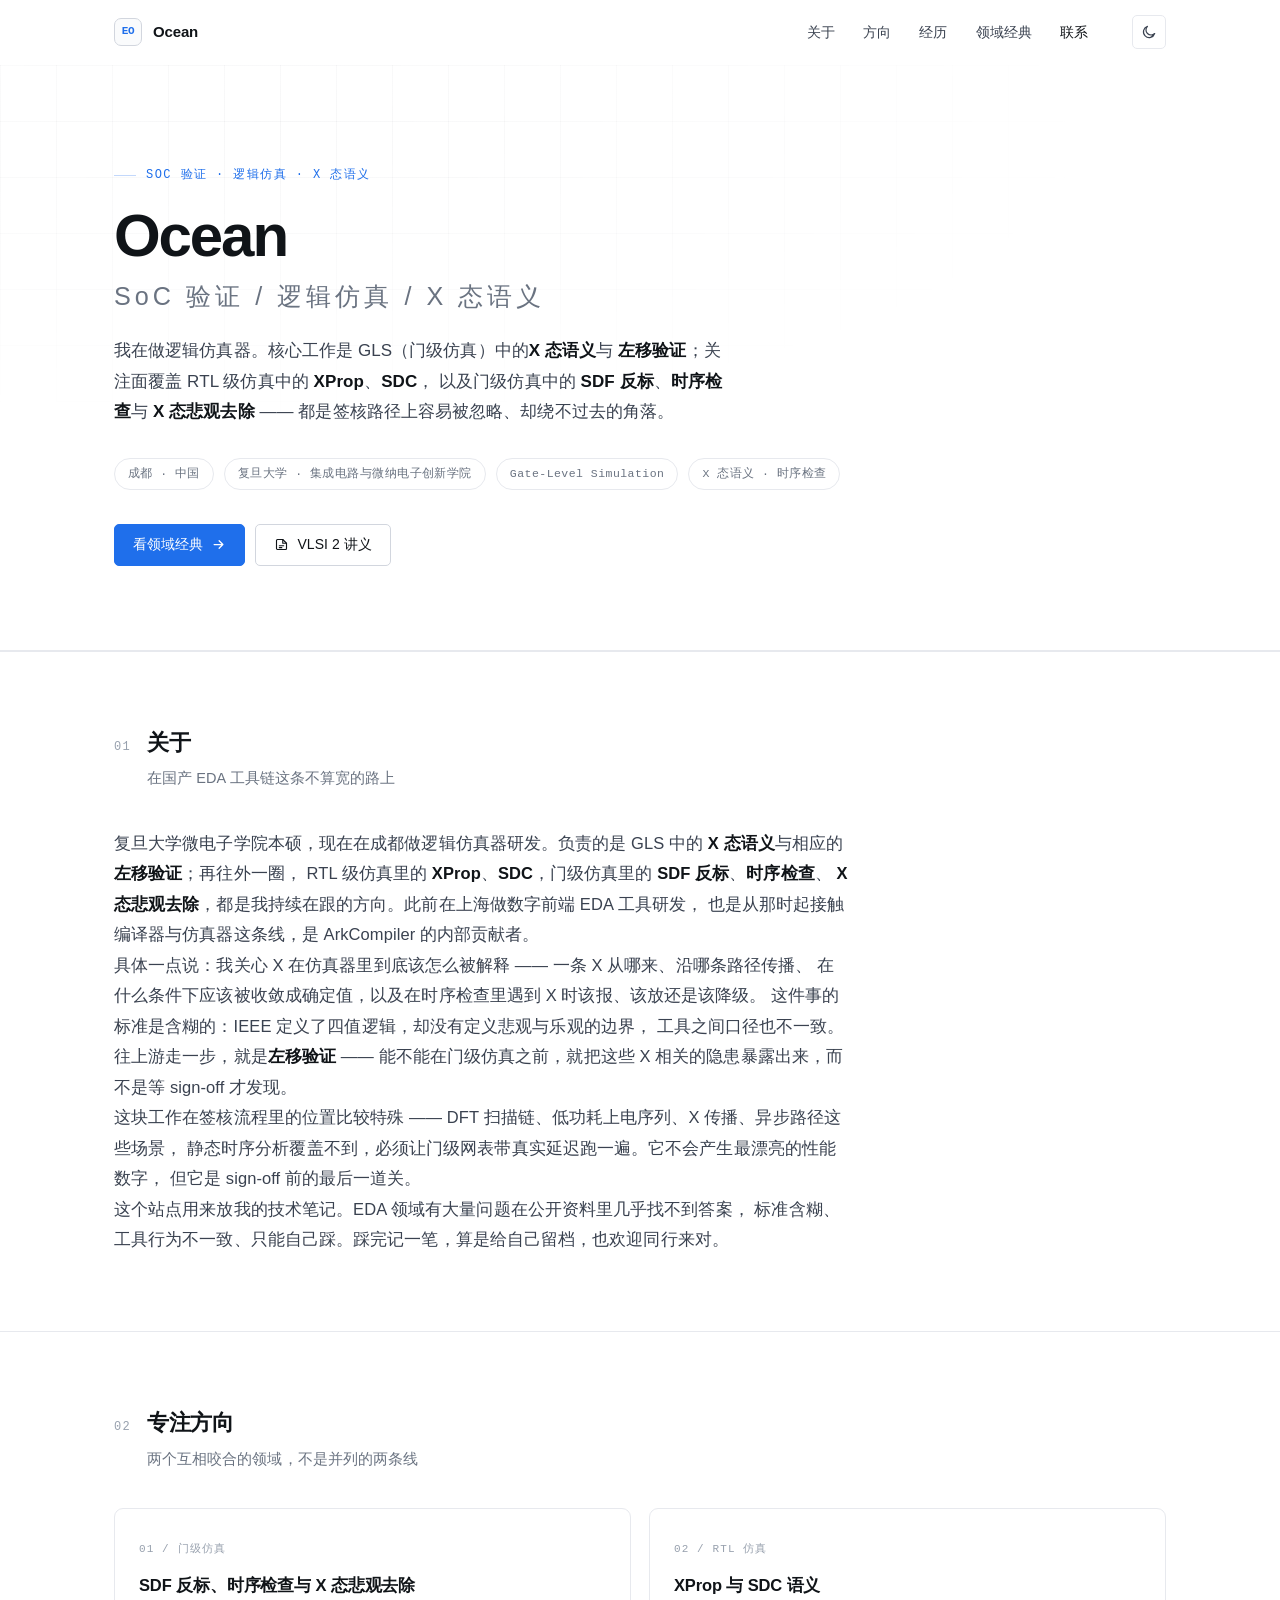
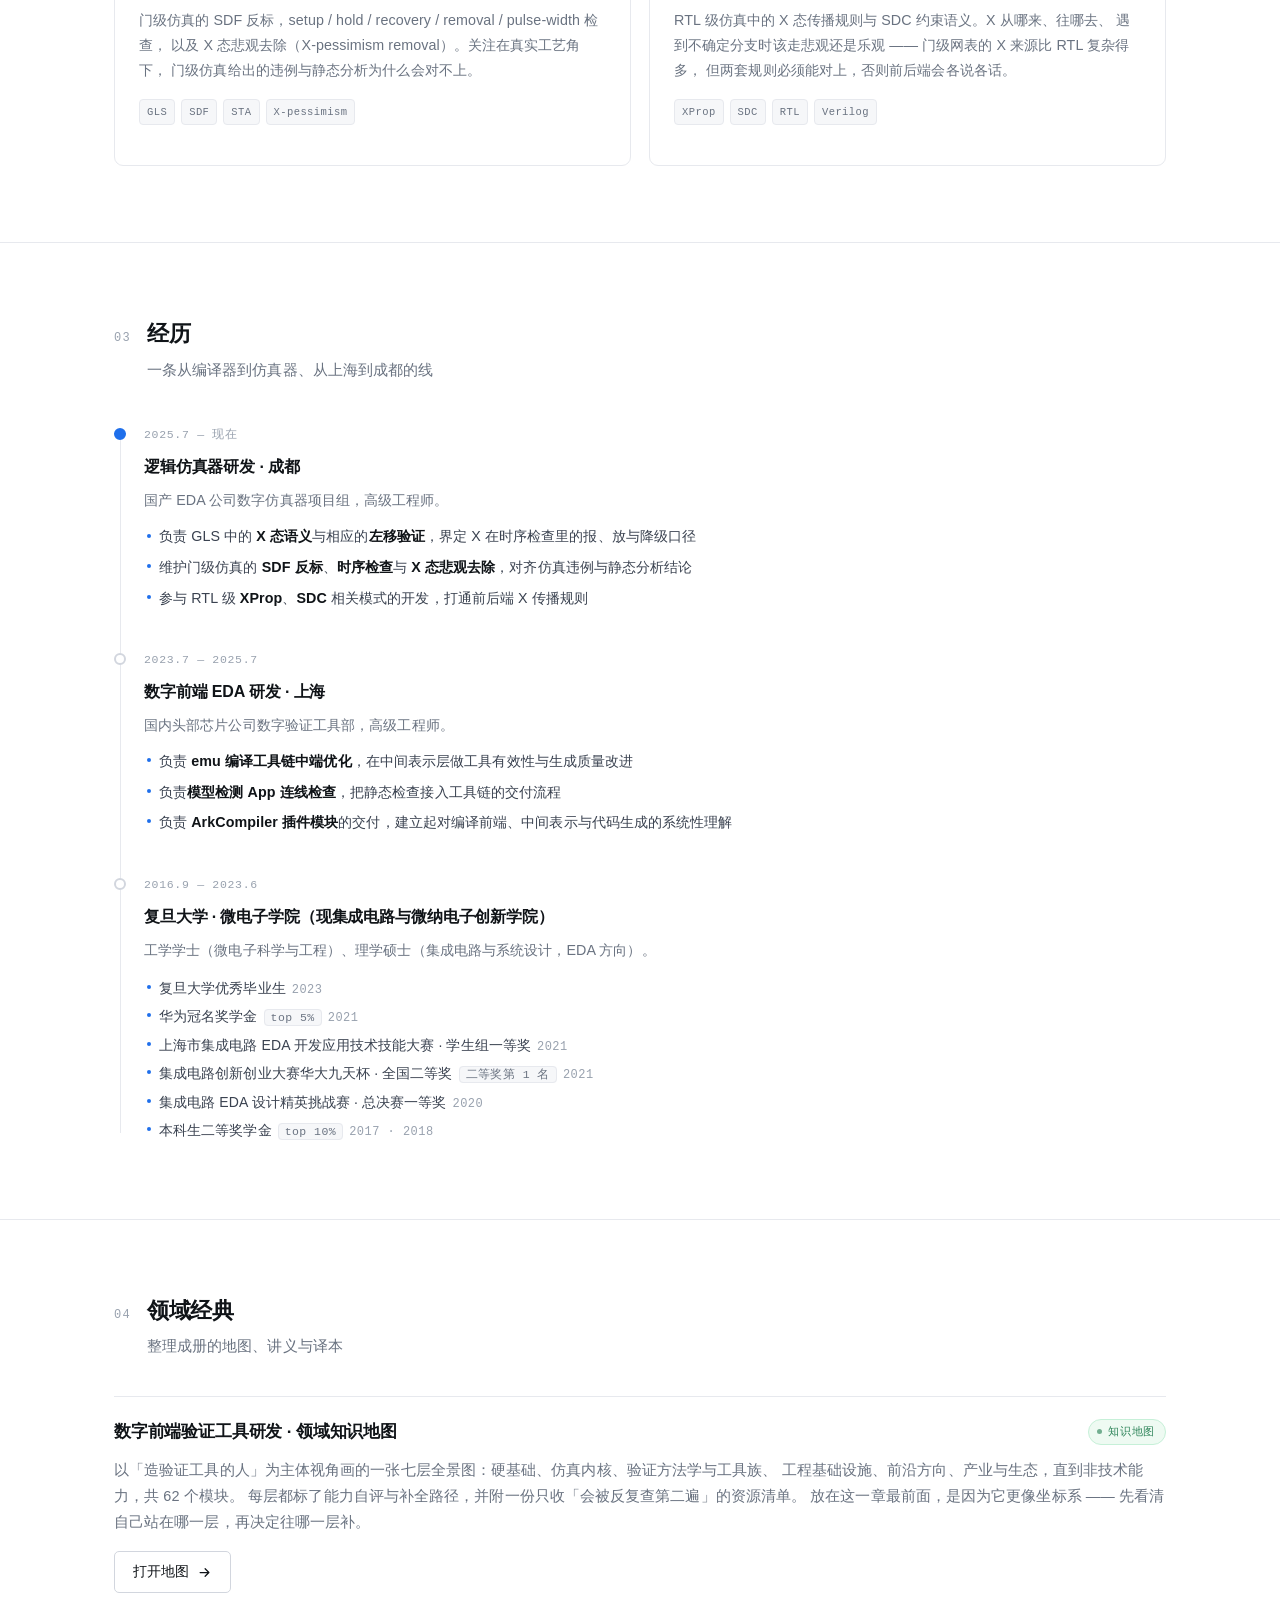
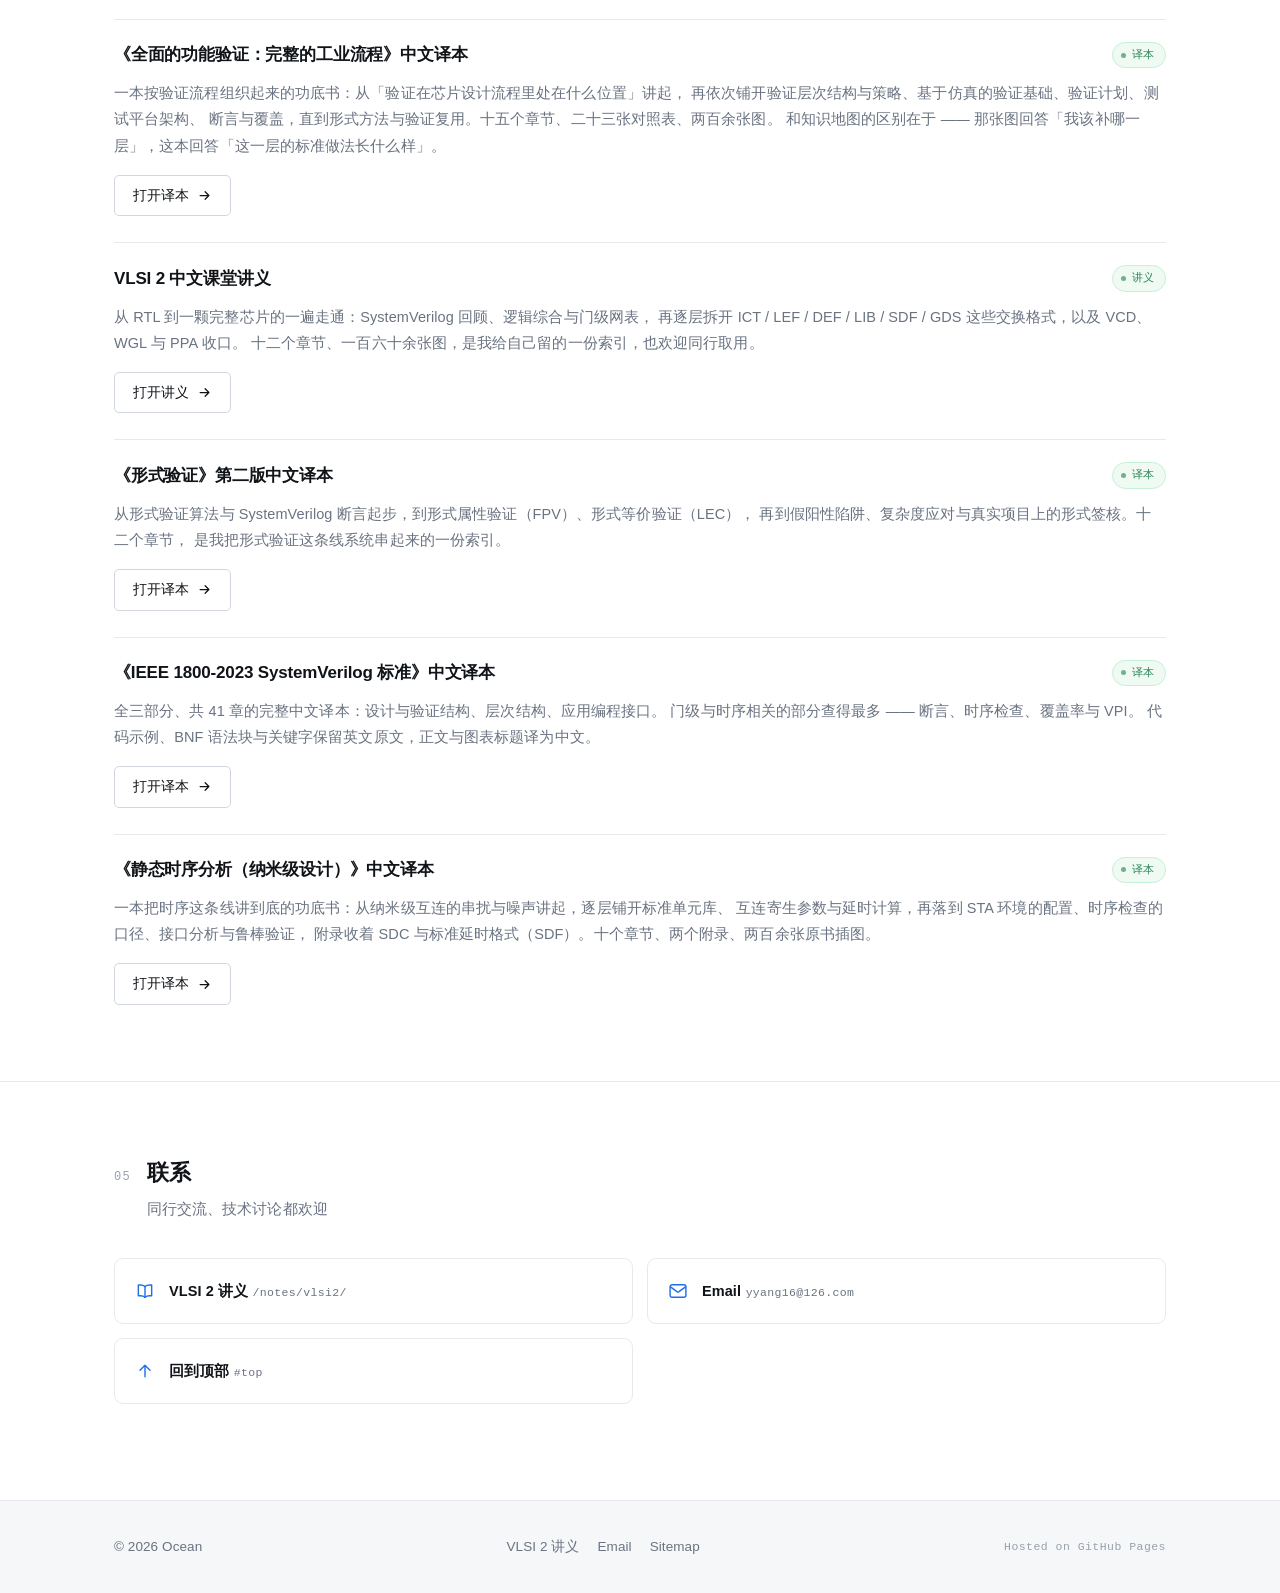
==== commit 24fe4080: "content: 整块下线「技术笔记」——删首页 05 章与 blog/ 目录，撤站内全部 /blog/ 入口，sitemap 同步" ====
--- a/index.html
+++ b/index.html
@@ -48,7 +48,6 @@
         <li><a href="#focus">方向</a></li>
         <li><a href="#experience">经历</a></li>
         <li><a href="#work">领域经典</a></li>
-        <li><a href="/blog/">技术笔记</a></li>
         <li><a href="#contact">联系</a></li>
       </ul>
 
@@ -100,8 +99,8 @@
       </ul>
 
       <div class="hero-cta">
-        <a class="btn btn-primary" href="/blog/">
-          读技术笔记
+        <a class="btn btn-primary" href="#work">
+          看领域经典
           <svg viewBox="0 0 24 24" fill="none" stroke="currentColor" stroke-width="2" stroke-linecap="round" stroke-linejoin="round" aria-hidden="true"><path d="M5 12h13M13 6l6 6-6 6"/></svg>
         </a>
         <a class="btn" href="/notes/vlsi2/">
@@ -376,77 +375,11 @@
     </div>
   </section>
 
-  <!-- ========================================================= WRITING -->
-  <section id="writing" data-nav-section>
+  <!-- ========================================================= CONTACT -->
+  <section id="contact" data-nav-section style="padding-bottom:96px;">
     <div class="wrap">
       <div class="sec-head">
         <span class="sec-num">05</span>
-        <div>
-          <h2 class="sec-title">技术笔记</h2>
-          <p class="sec-sub">记录那些在公开资料里查不到的东西</p>
-        </div>
-      </div>
-
-      <ul class="post-list">
-        <li class="post-item">
-          <a class="post-link" href="/blog/posts/gls-x-propagation.html">
-            <span class="post-date">2026-09-06</span>
-            <div>
-              <h3 class="post-title">GLS 时序检查中的 X 传播：一个没有统一标准的角落</h3>
-              <p class="post-excerpt">
-                门级网表的 X 从哪来、SDF 反标如何制造新的不定态，以及三种处理策略对签核结论的实际影响。
-              </p>
-              <ul class="post-meta"><li>GLS</li><li>XProp</li><li>逻辑仿真</li></ul>
-            </div>
-            <span class="post-read">9 分钟</span>
-          </a>
-        </li>
-
-        <li class="post-item">
-          <a class="post-link" href="/blog/posts/sdf-sta-consistency.html">
-            <span class="post-date">2026-08-24</span>
-            <div>
-              <h3 class="post-title">SDF 反标与 STA 时序结果对不上？七类常见根因</h3>
-              <p class="post-excerpt">
-                从工艺角与 OCV 建模、串扰处理方式，到 borrow 语义与 SDF 覆盖范围，
-                逐项拆开两类时序分析的建模差异。
-              </p>
-              <ul class="post-meta"><li>STA</li><li>SDF</li><li>一致性</li></ul>
-            </div>
-            <span class="post-read">12 分钟</span>
-          </a>
-        </li>
-
-        <li class="post-item">
-          <a class="post-link" href="/blog/posts/gls-profiling-notes.html">
-            <span class="post-date">2026-07-29</span>
-            <div>
-              <h3 class="post-title">门级仿真的时间都花在哪了：一次 profiling 记录</h3>
-              <p class="post-excerpt">
-                把一次完整的门级仿真跑程拆成读入、反标、编译、求值、检查五个阶段，
-                看每一段的耗时分布，以及优化应该从哪里下手。
-              </p>
-              <ul class="post-meta"><li>GLS</li><li>性能</li><li>Profiling</li></ul>
-            </div>
-            <span class="post-read">8 分钟</span>
-          </a>
-        </li>
-      </ul>
-
-      <div style="margin-top:28px;">
-        <a class="btn" href="/blog/">
-          全部文章
-          <svg viewBox="0 0 24 24" fill="none" stroke="currentColor" stroke-width="2" stroke-linecap="round" stroke-linejoin="round" aria-hidden="true"><path d="M5 12h13M13 6l6 6-6 6"/></svg>
-        </a>
-      </div>
-    </div>
-  </section>
-
-  <!-- ========================================================= CONTACT -->
-  <section id="contact" data-nav-section style="padding-bottom:96px;">
-    <div class="wrap">
-      <div class="sec-head">
-        <span class="sec-num">06</span>
         <div>
           <h2 class="sec-title">联系</h2>
           <p class="sec-sub">同行交流、技术讨论都欢迎</p>
@@ -470,14 +403,6 @@
           </span>
         </a>
 
-        <a class="contact-link" href="/blog/">
-          <svg viewBox="0 0 24 24" fill="none" stroke="currentColor" stroke-width="1.7" stroke-linecap="round" stroke-linejoin="round" aria-hidden="true"><path d="M4 5.5A1.5 1.5 0 0 1 5.5 4H14l6 6v8.5A1.5 1.5 0 0 1 18.5 20h-13A1.5 1.5 0 0 1 4 18.5z"/><path d="M14 4v6h6"/><path d="M8.5 14h7M8.5 17h4"/></svg>
-          <span>
-            <span class="contact-k">技术笔记</span>
-            <span class="contact-v">/blog/</span>
-          </span>
-        </a>
-
         <a class="contact-link" href="#top">
           <svg viewBox="0 0 24 24" fill="none" stroke="currentColor" stroke-width="1.7" stroke-linecap="round" stroke-linejoin="round" aria-hidden="true"><path d="M12 19V5M6 11l6-6 6 6"/></svg>
           <span>
@@ -495,7 +420,6 @@
   <div class="wrap footer-row">
     <span>© <span data-year>2026</span> Ocean</span>
     <ul class="footer-links">
-      <li><a href="/blog/">技术笔记</a></li>
       <li><a href="/notes/vlsi2/">VLSI 2 讲义</a></li>
       <li><a href="mailto:yyang16@126.com">Email</a></li>
       <li><a href="/sitemap.xml">Sitemap</a></li>
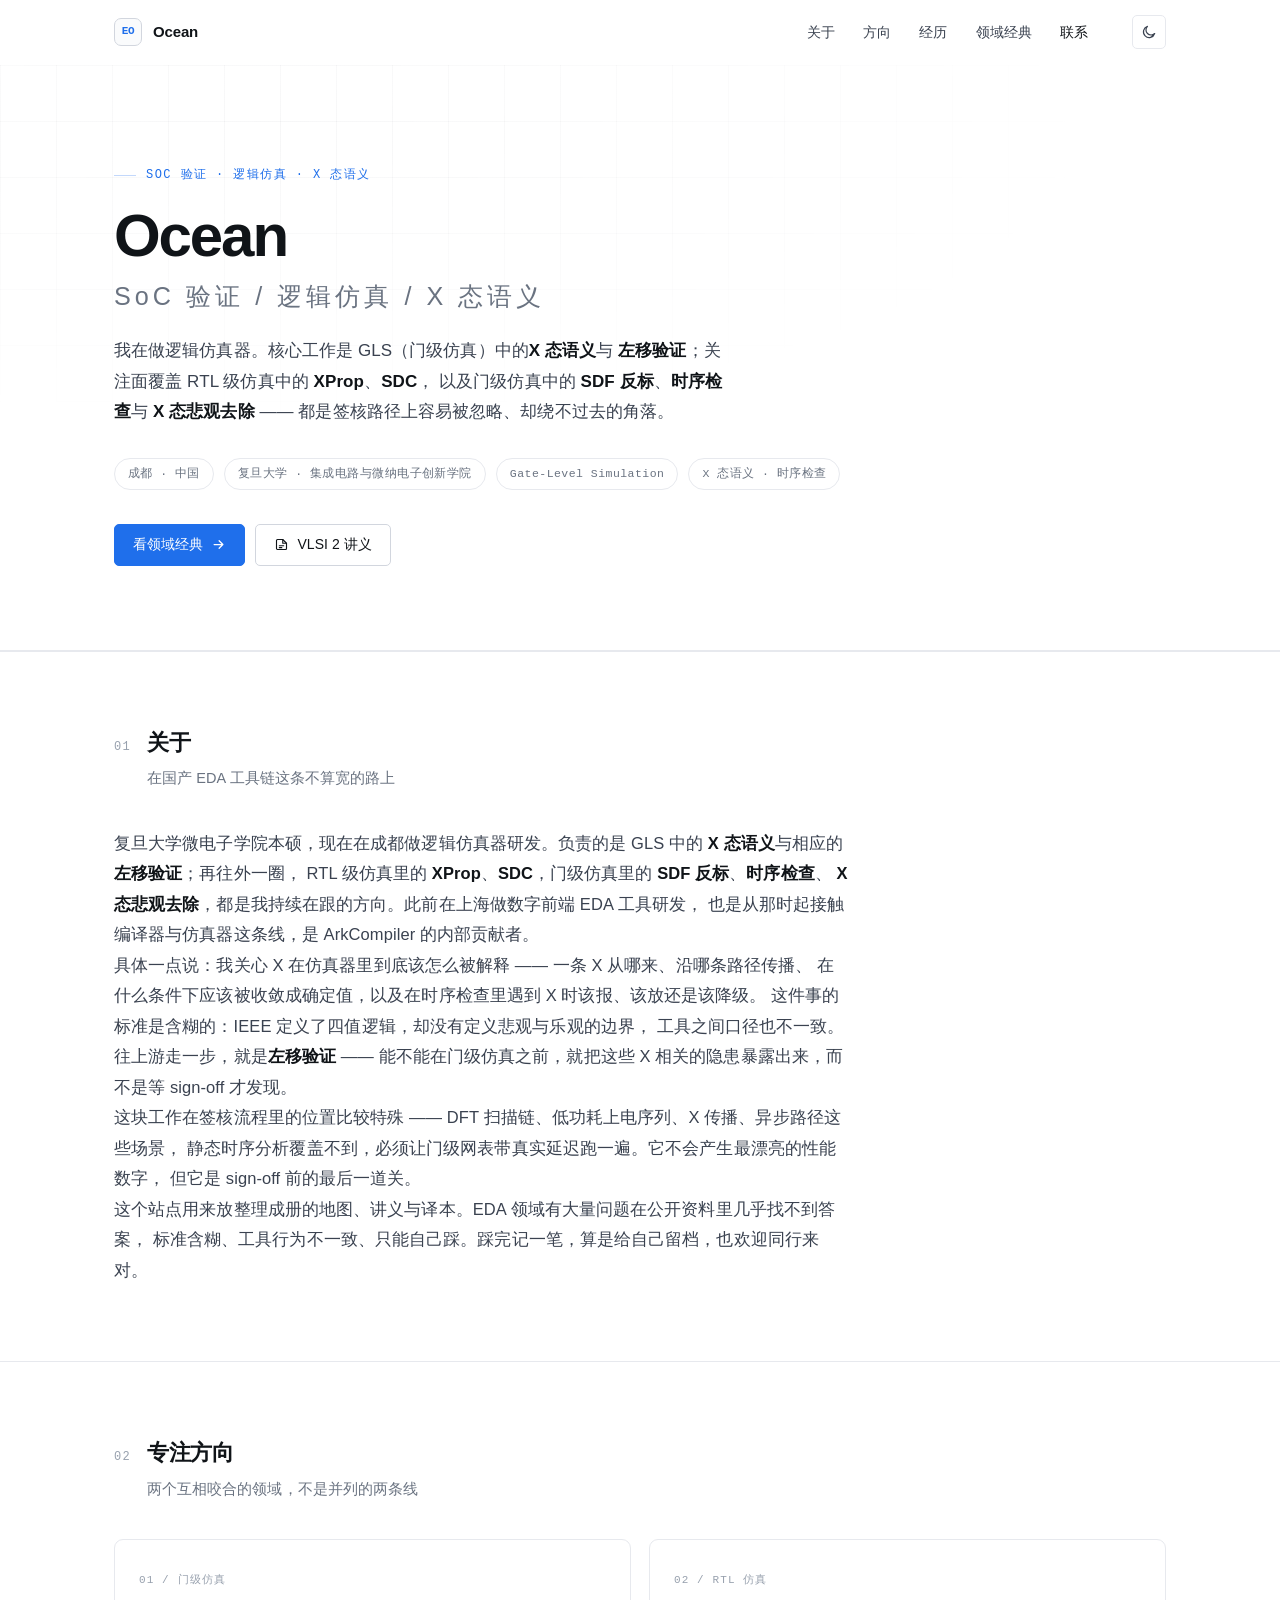
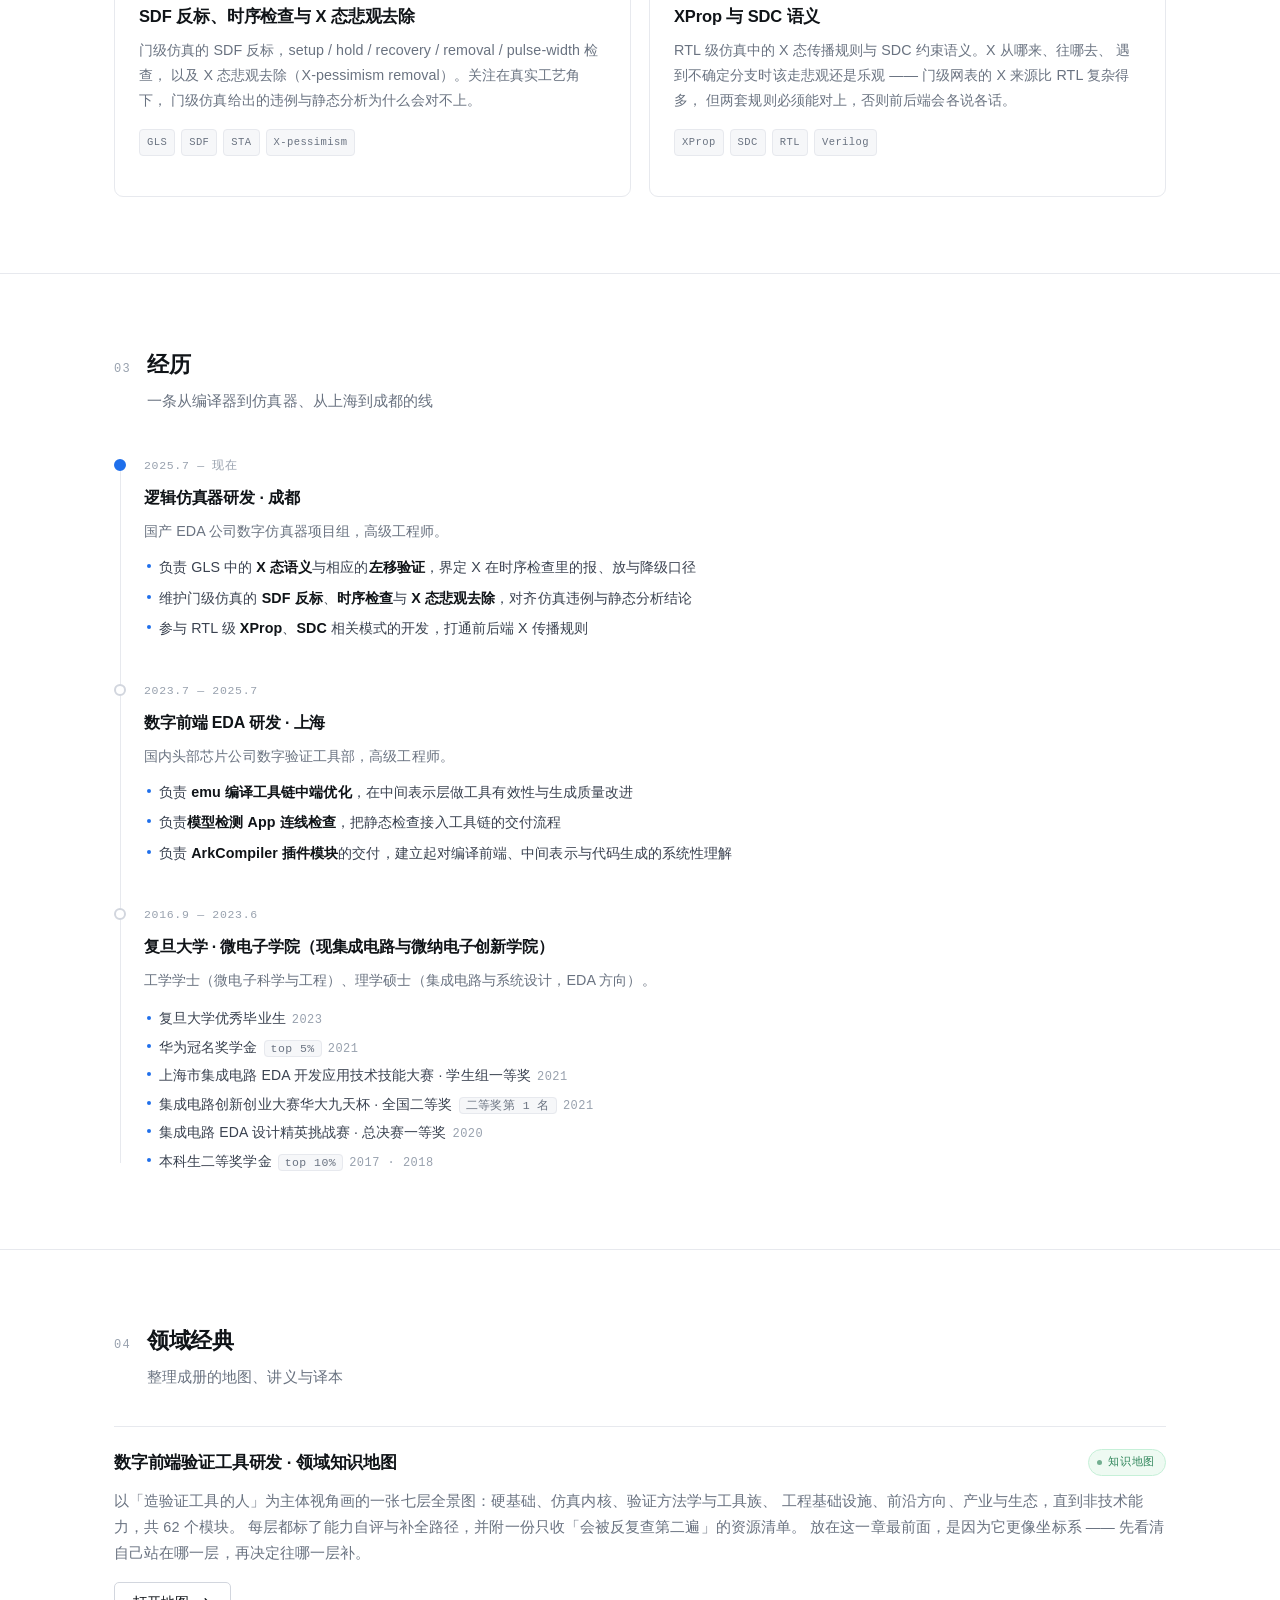
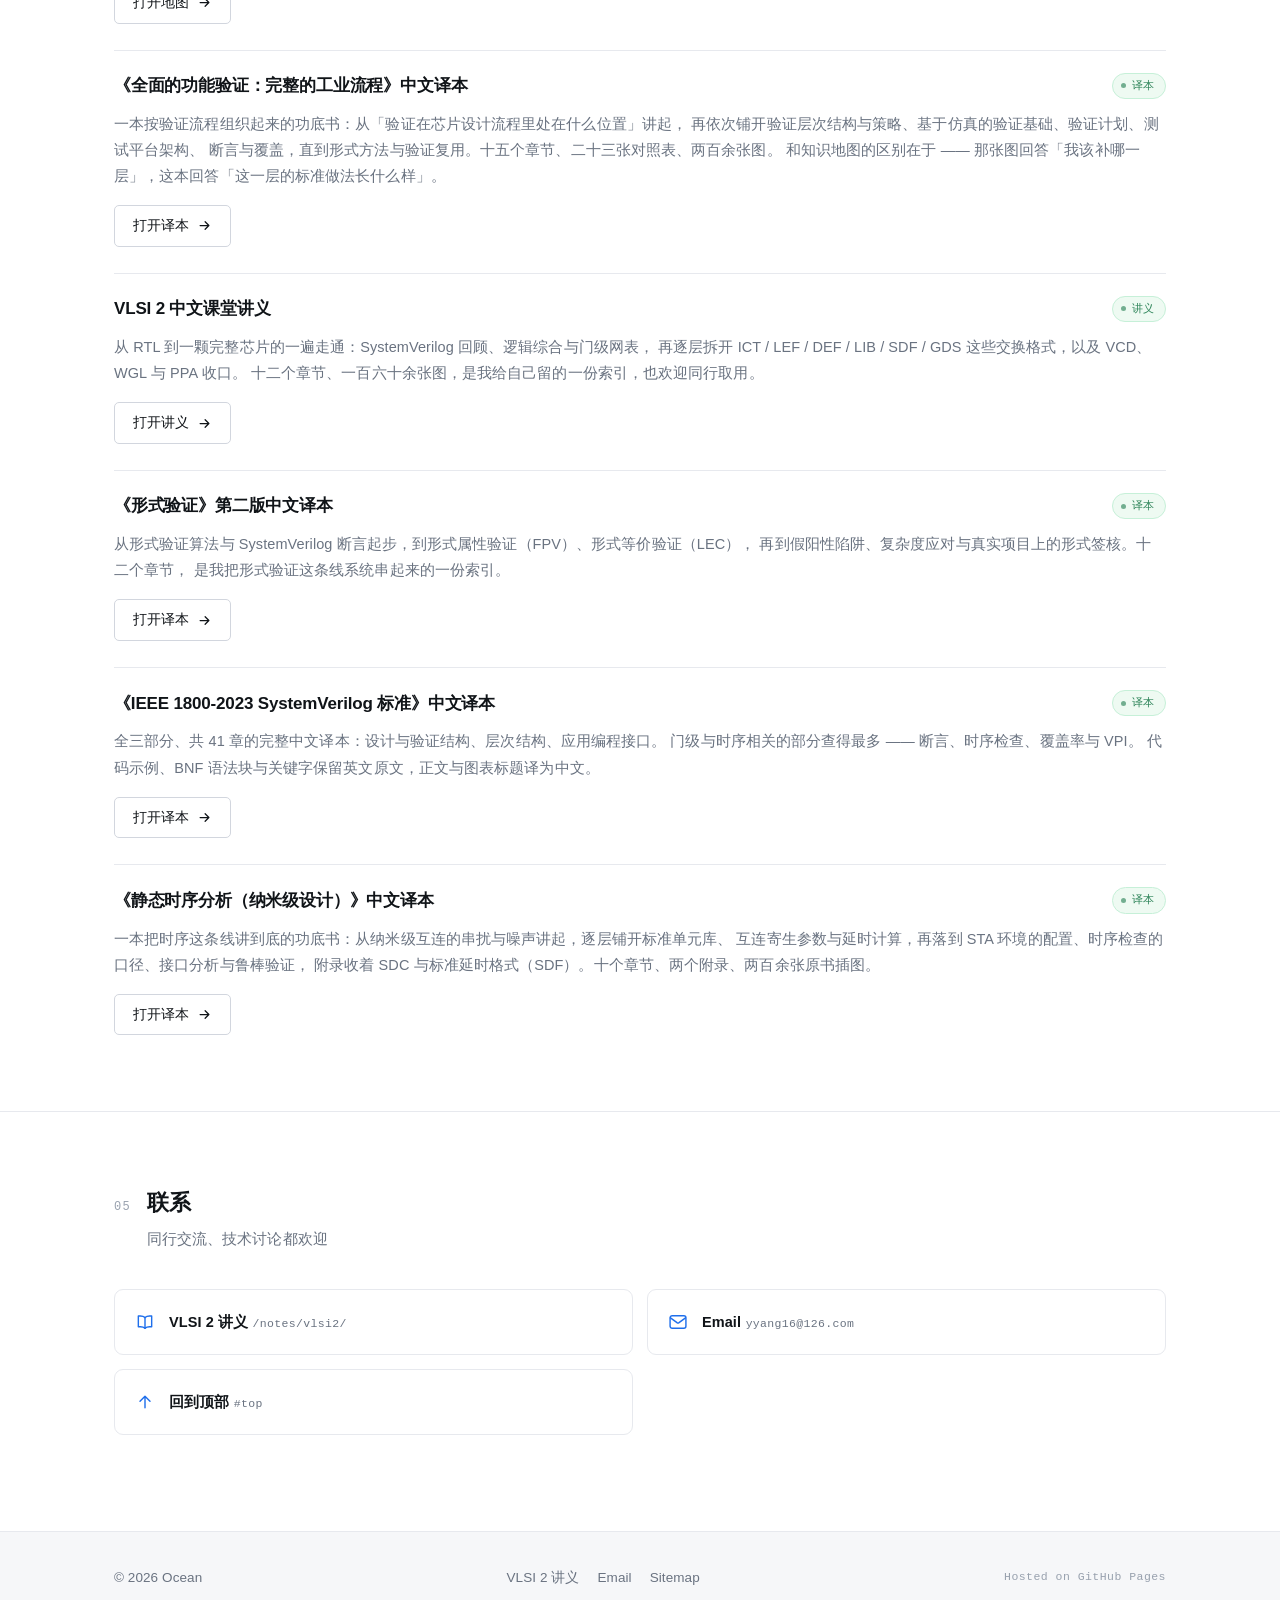
==== commit 23d75bd8: "content: 收口首页三处仍写着「技术笔记」的文案（meta / og / 关于段首句）" ====
--- a/index.html
+++ b/index.html
@@ -4,13 +4,13 @@
 <meta charset="UTF-8">
 <meta name="viewport" content="width=device-width, initial-scale=1">
 <title>Ocean — SoC 验证 / 逻辑仿真 / X 态语义</title>
-<meta name="description" content="逻辑仿真器研发工程师。负责 GLS 中的 X 态语义与左移验证；关注 RTL 级仿真中的 XProp 与 SDC，门级仿真中的 SDF 反标、时序检查与 X 态悲观去除。技术笔记与领域经典记录。">
+<meta name="description" content="逻辑仿真器研发工程师。负责 GLS 中的 X 态语义与左移验证；关注 RTL 级仿真中的 XProp 与 SDC，门级仿真中的 SDF 反标、时序检查与 X 态悲观去除。领域经典与整理成册的讲义、译本。">
 <meta name="author" content="Ocean">
 <link rel="canonical" href="https://engineer-ocean.github.io/">
 
 <meta property="og:type" content="website">
 <meta property="og:title" content="Ocean — SoC 验证 / 逻辑仿真 / X 态语义">
-<meta property="og:description" content="专注 GLS 中的 X 态语义与门级时序检查的技术笔记。">
+<meta property="og:description" content="专注 GLS 中的 X 态语义与门级时序检查。">
 <meta property="og:url" content="https://engineer-ocean.github.io/">
 <meta name="twitter:card" content="summary">
 
@@ -148,7 +148,7 @@
           </p>
 
           <p>
-            这个站点用来放我的技术笔记。EDA 领域有大量问题在公开资料里几乎找不到答案，
+            这个站点用来放整理成册的地图、讲义与译本。EDA 领域有大量问题在公开资料里几乎找不到答案，
             标准含糊、工具行为不一致、只能自己踩。踩完记一笔，算是给自己留档，也欢迎同行来对。
           </p>
         </div>
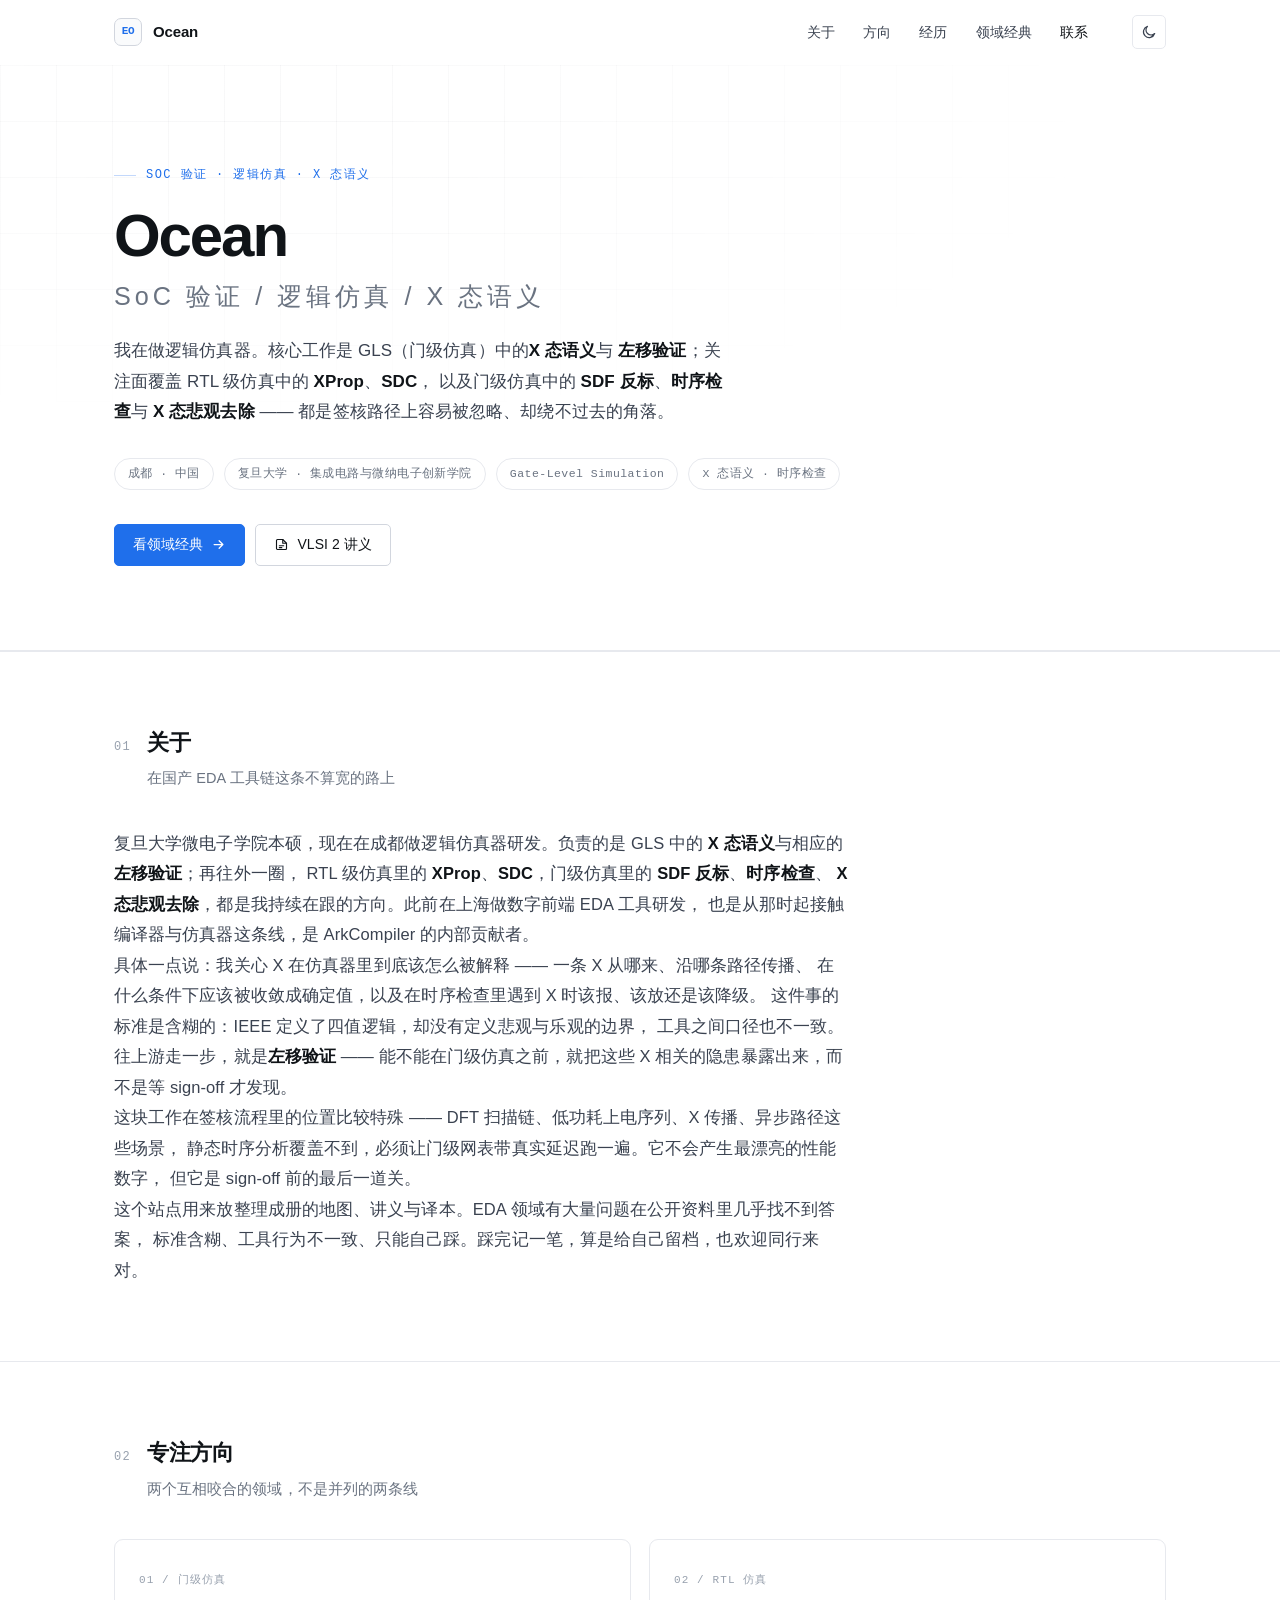
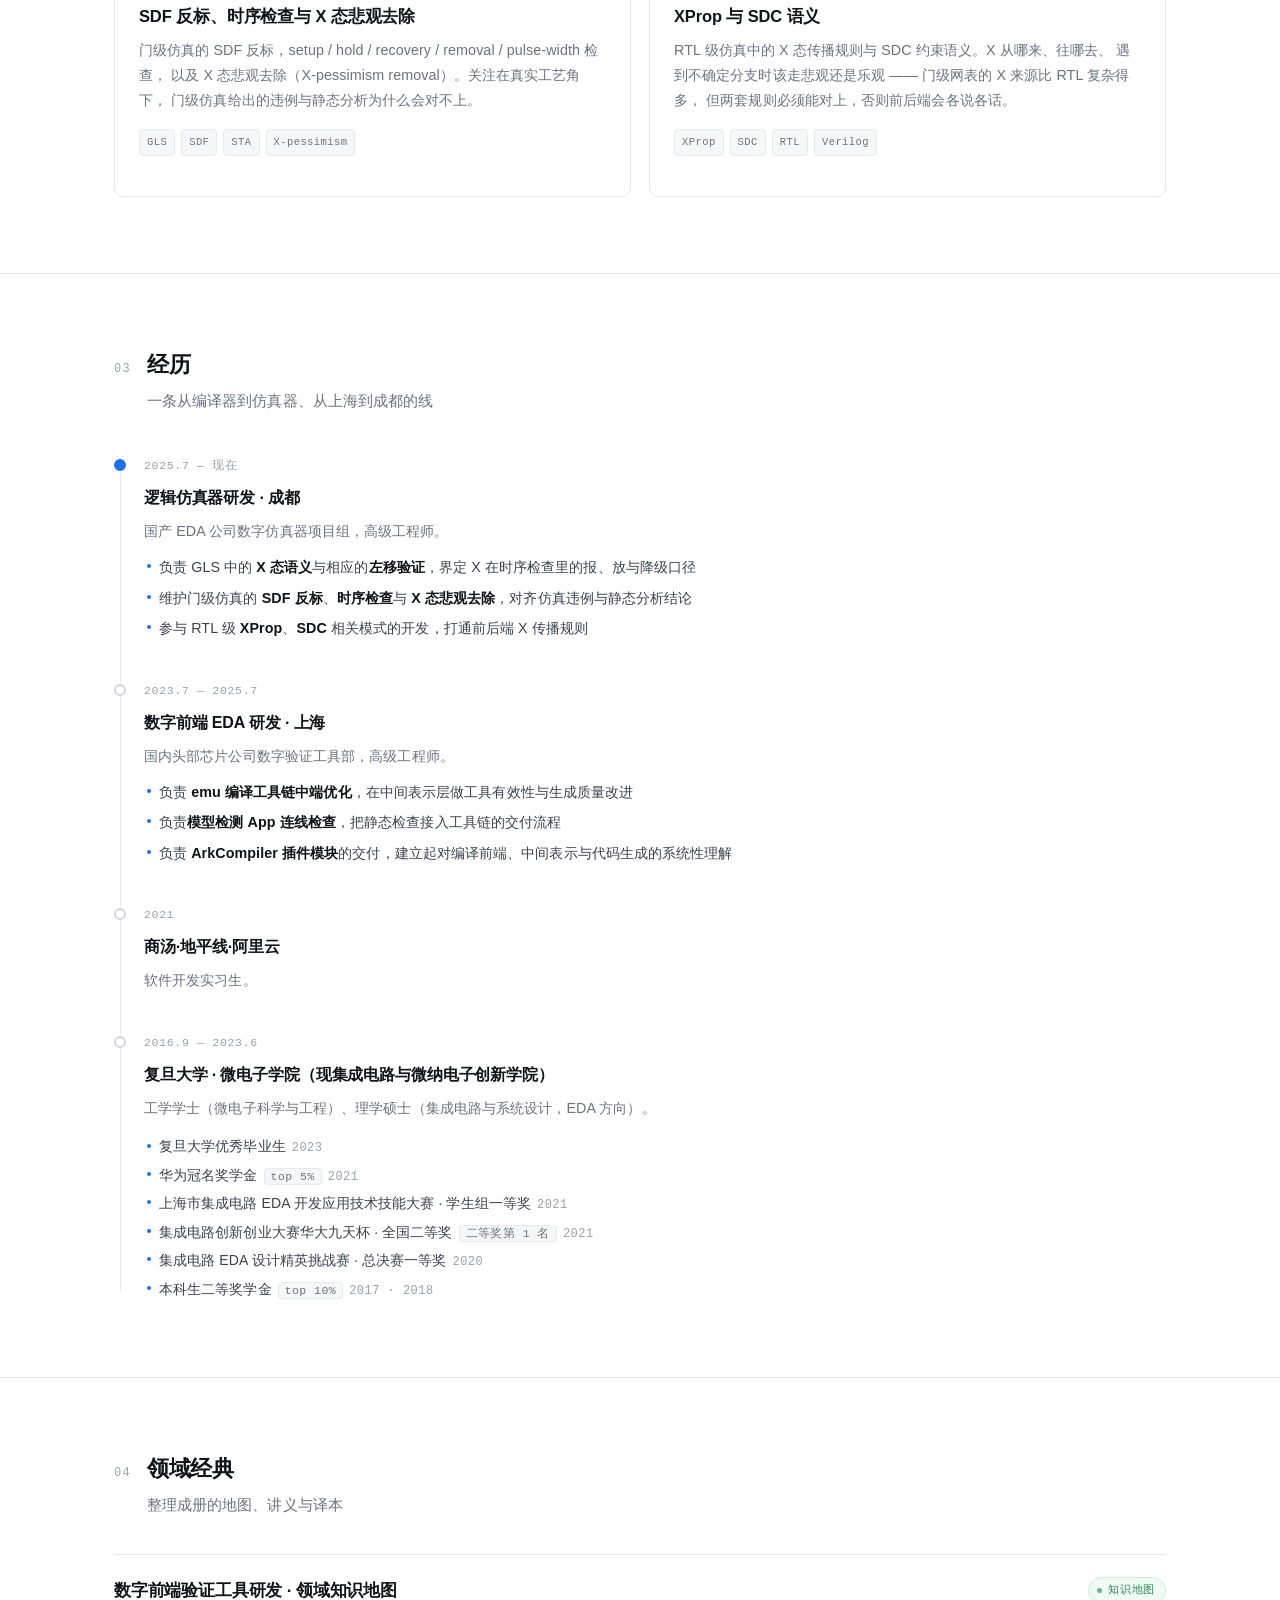
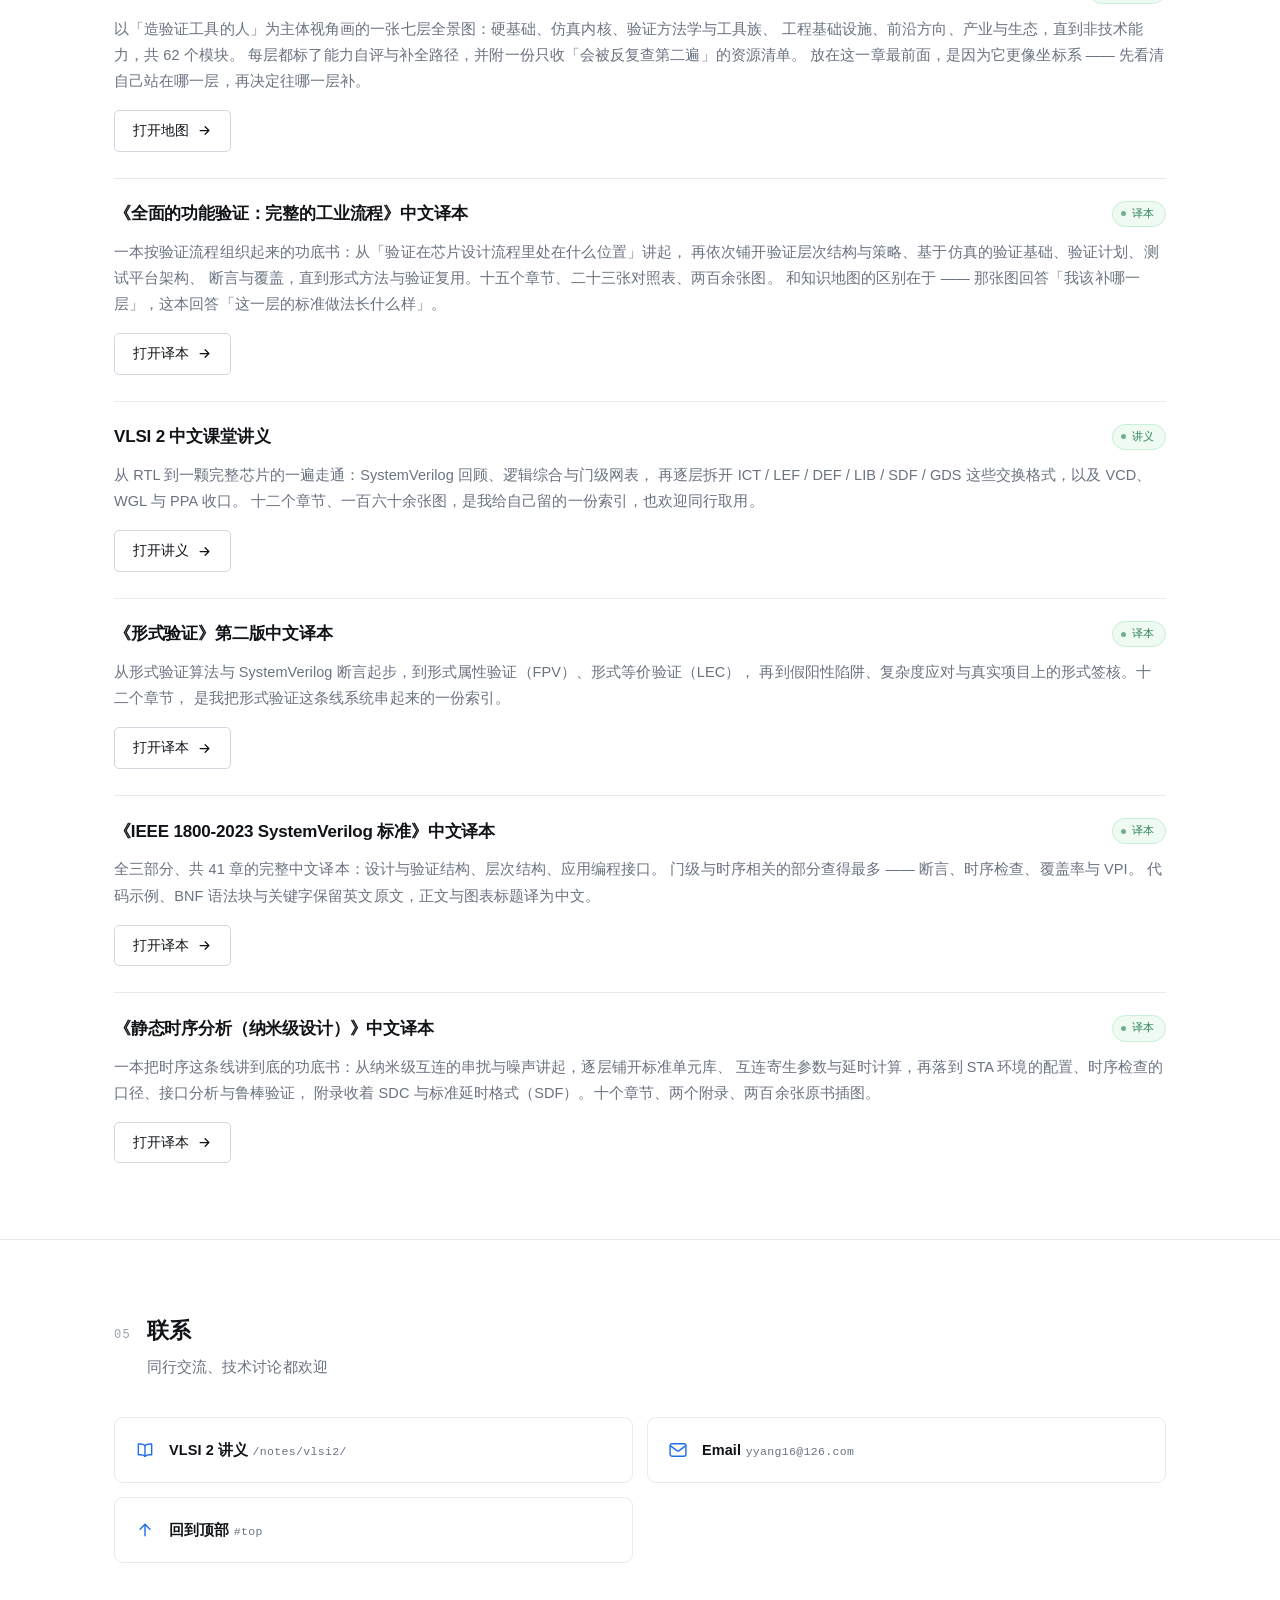
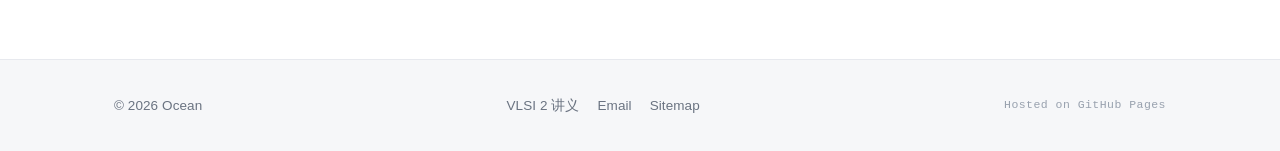
==== commit febb95af: "content: 经历时间线新增 2021 年商汤·地平线·阿里云软件开发实习" ====
--- a/index.html
+++ b/index.html
@@ -232,6 +232,12 @@
         </li>
 
         <li>
+          <span class="tl-when">2021</span>
+          <h3 class="tl-where">商汤·地平线·阿里云</h3>
+          <p class="tl-desc">软件开发实习生。</p>
+        </li>
+
+        <li>
           <span class="tl-when">2016.9 — 2023.6</span>
           <h3 class="tl-where">复旦大学 · 微电子学院（现集成电路与微纳电子创新学院）</h3>
           <p class="tl-desc">
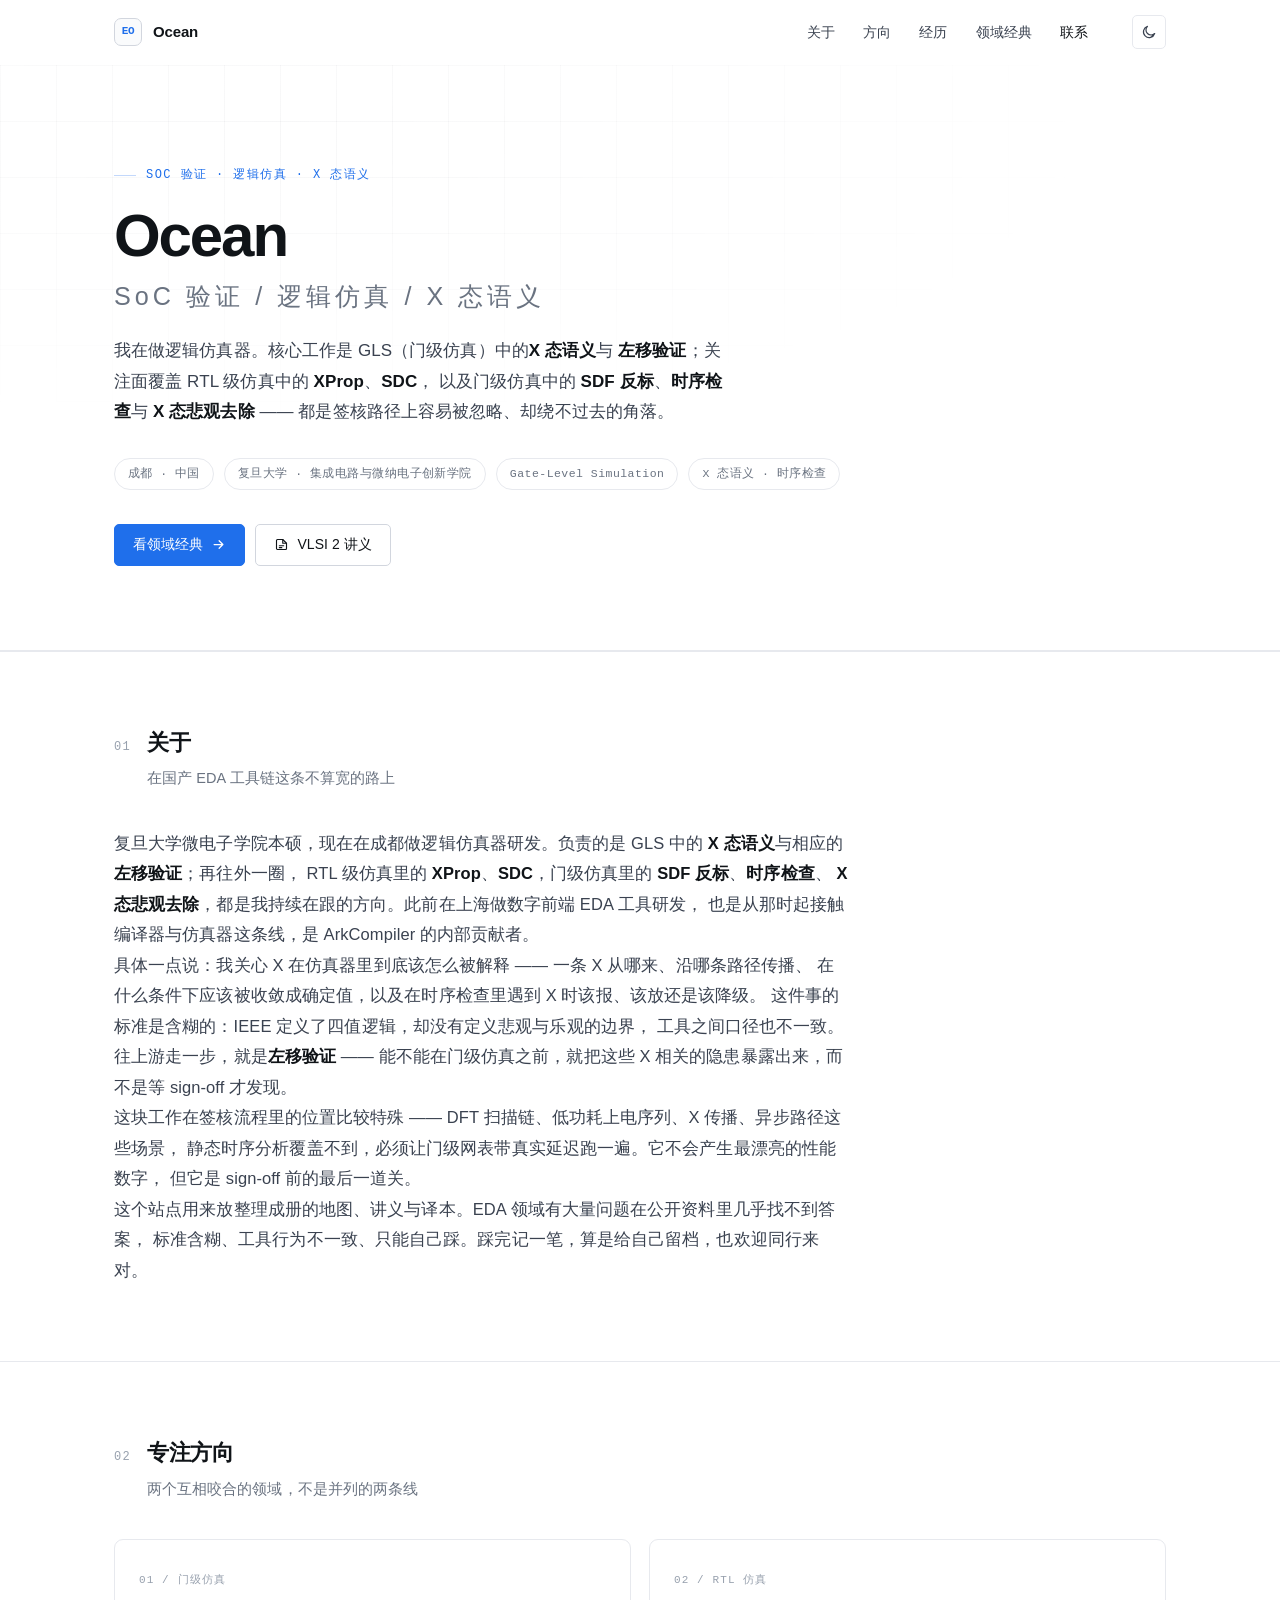
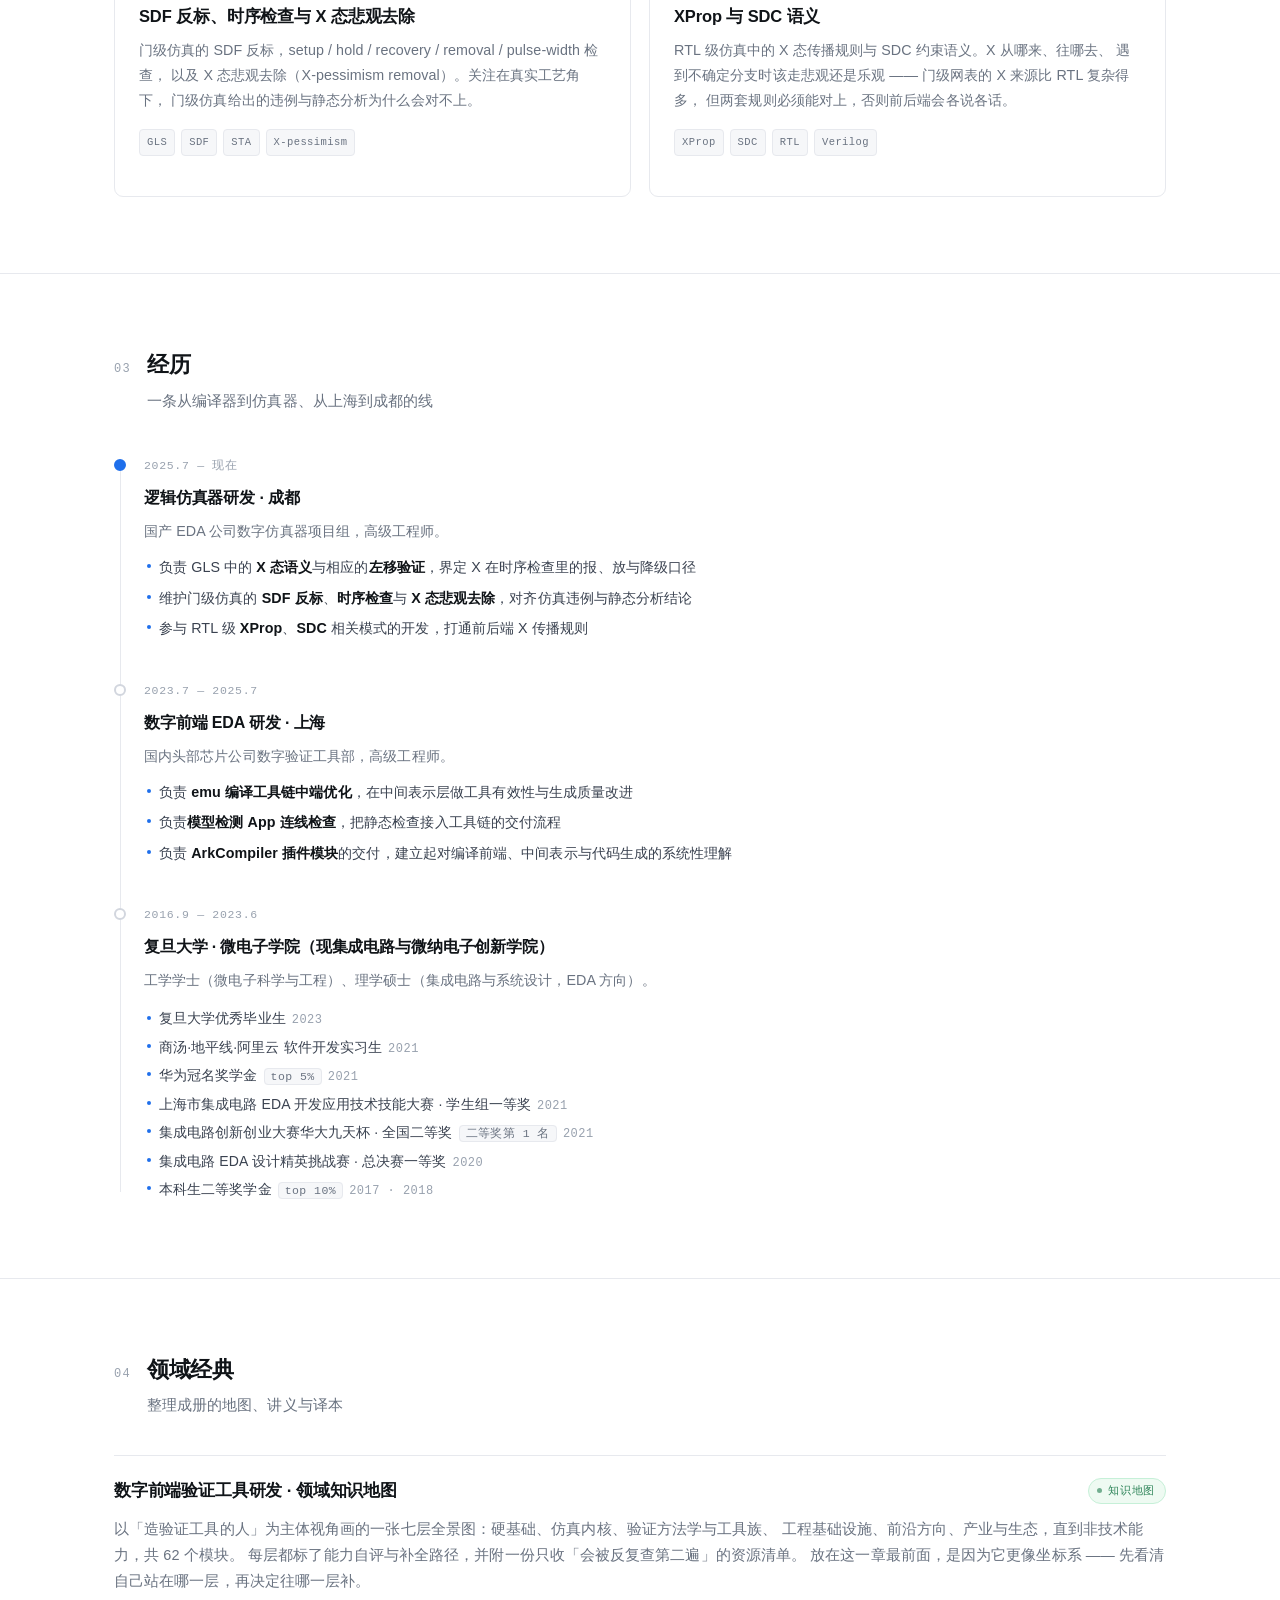
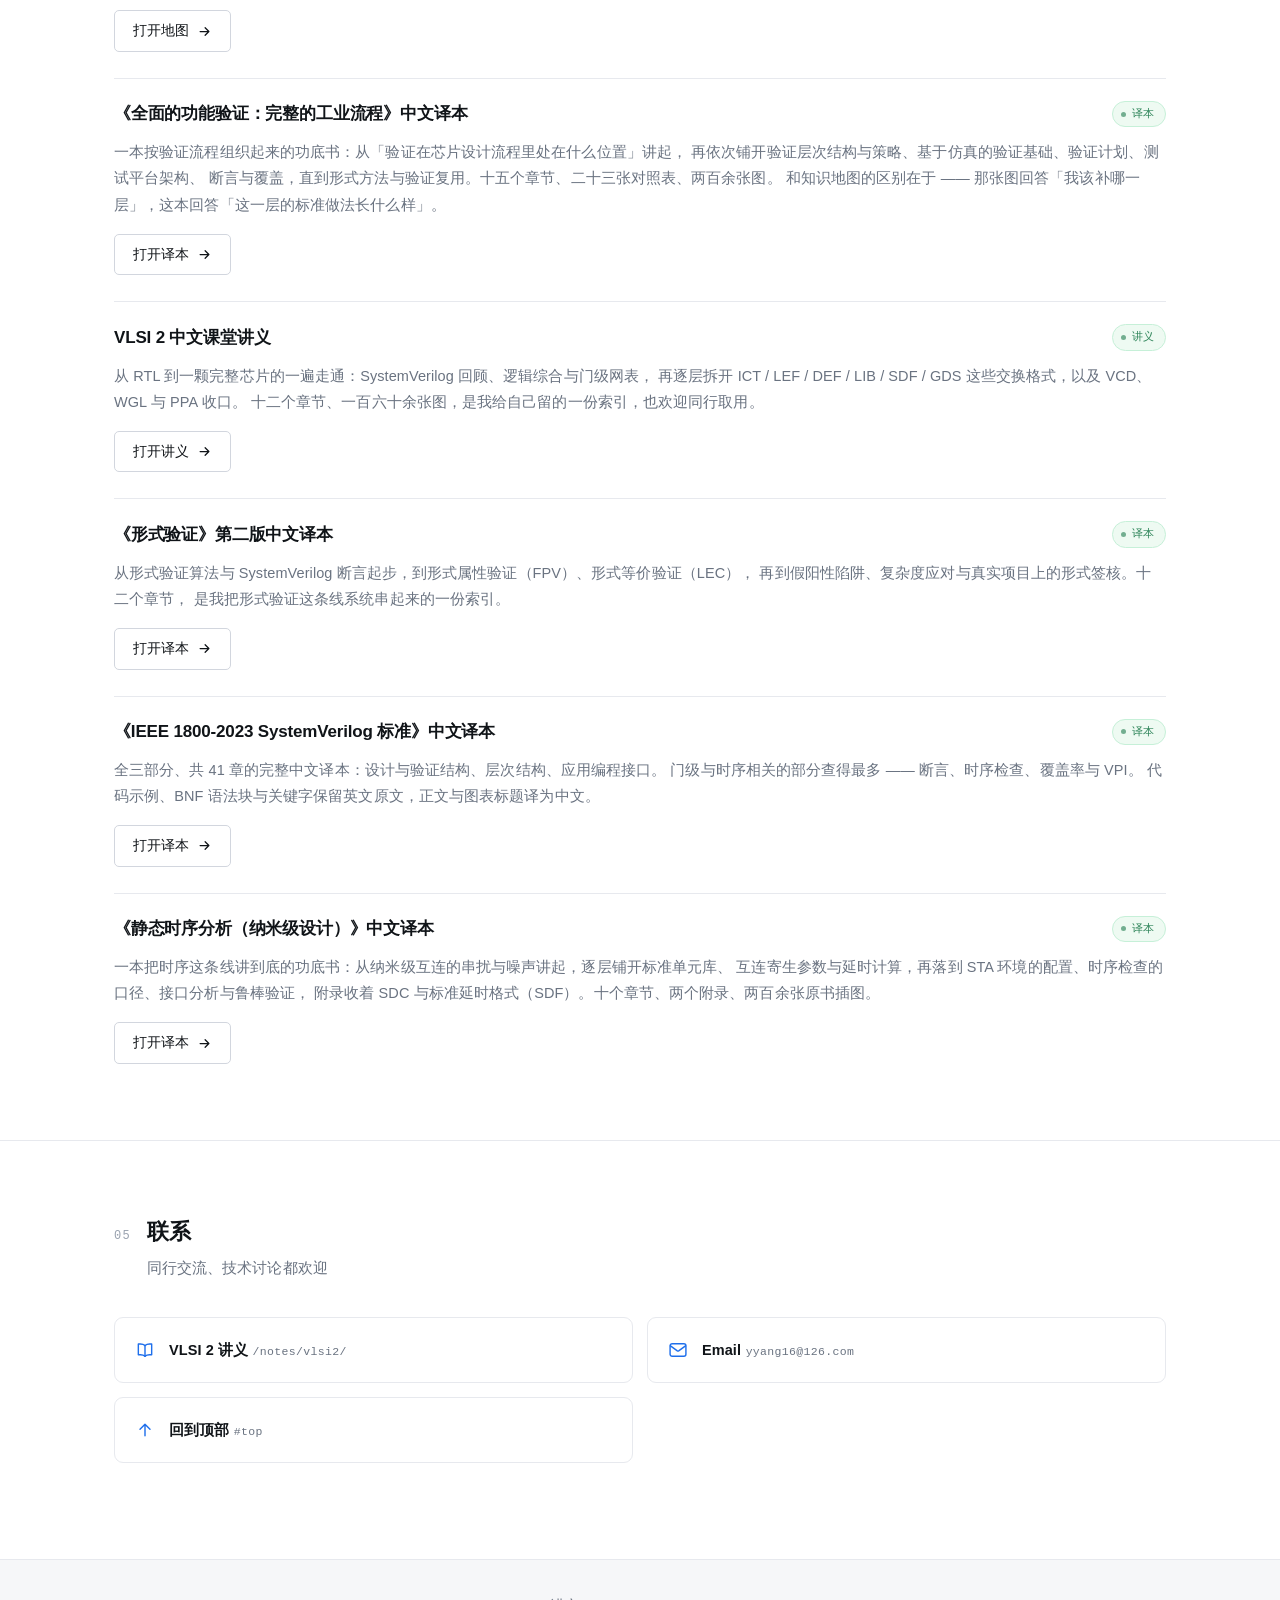
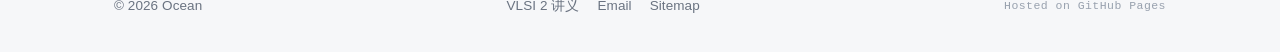
==== commit 771d484c: "content: 2021 商汤·地平线·阿里云实习移到复旦在校经历里，夹在优秀毕业生与华为冠名奖学金之间" ====
--- a/index.html
+++ b/index.html
@@ -232,12 +232,6 @@
         </li>
 
         <li>
-          <span class="tl-when">2021</span>
-          <h3 class="tl-where">商汤·地平线·阿里云</h3>
-          <p class="tl-desc">软件开发实习生。</p>
-        </li>
-
-        <li>
           <span class="tl-when">2016.9 — 2023.6</span>
           <h3 class="tl-where">复旦大学 · 微电子学院（现集成电路与微纳电子创新学院）</h3>
           <p class="tl-desc">
@@ -245,6 +239,7 @@
           </p>
           <ul class="tl-awards">
             <li>复旦大学优秀毕业生<span class="aw-year">2023</span></li>
+            <li>商汤·地平线·阿里云 软件开发实习生<span class="aw-year">2021</span></li>
             <li>华为冠名奖学金<span class="aw-note">top 5%</span><span class="aw-year">2021</span></li>
             <li>上海市集成电路 EDA 开发应用技术技能大赛 · 学生组一等奖<span class="aw-year">2021</span></li>
             <li>集成电路创新创业大赛华大九天杯 · 全国二等奖<span class="aw-note">二等奖第 1 名</span><span class="aw-year">2021</span></li>
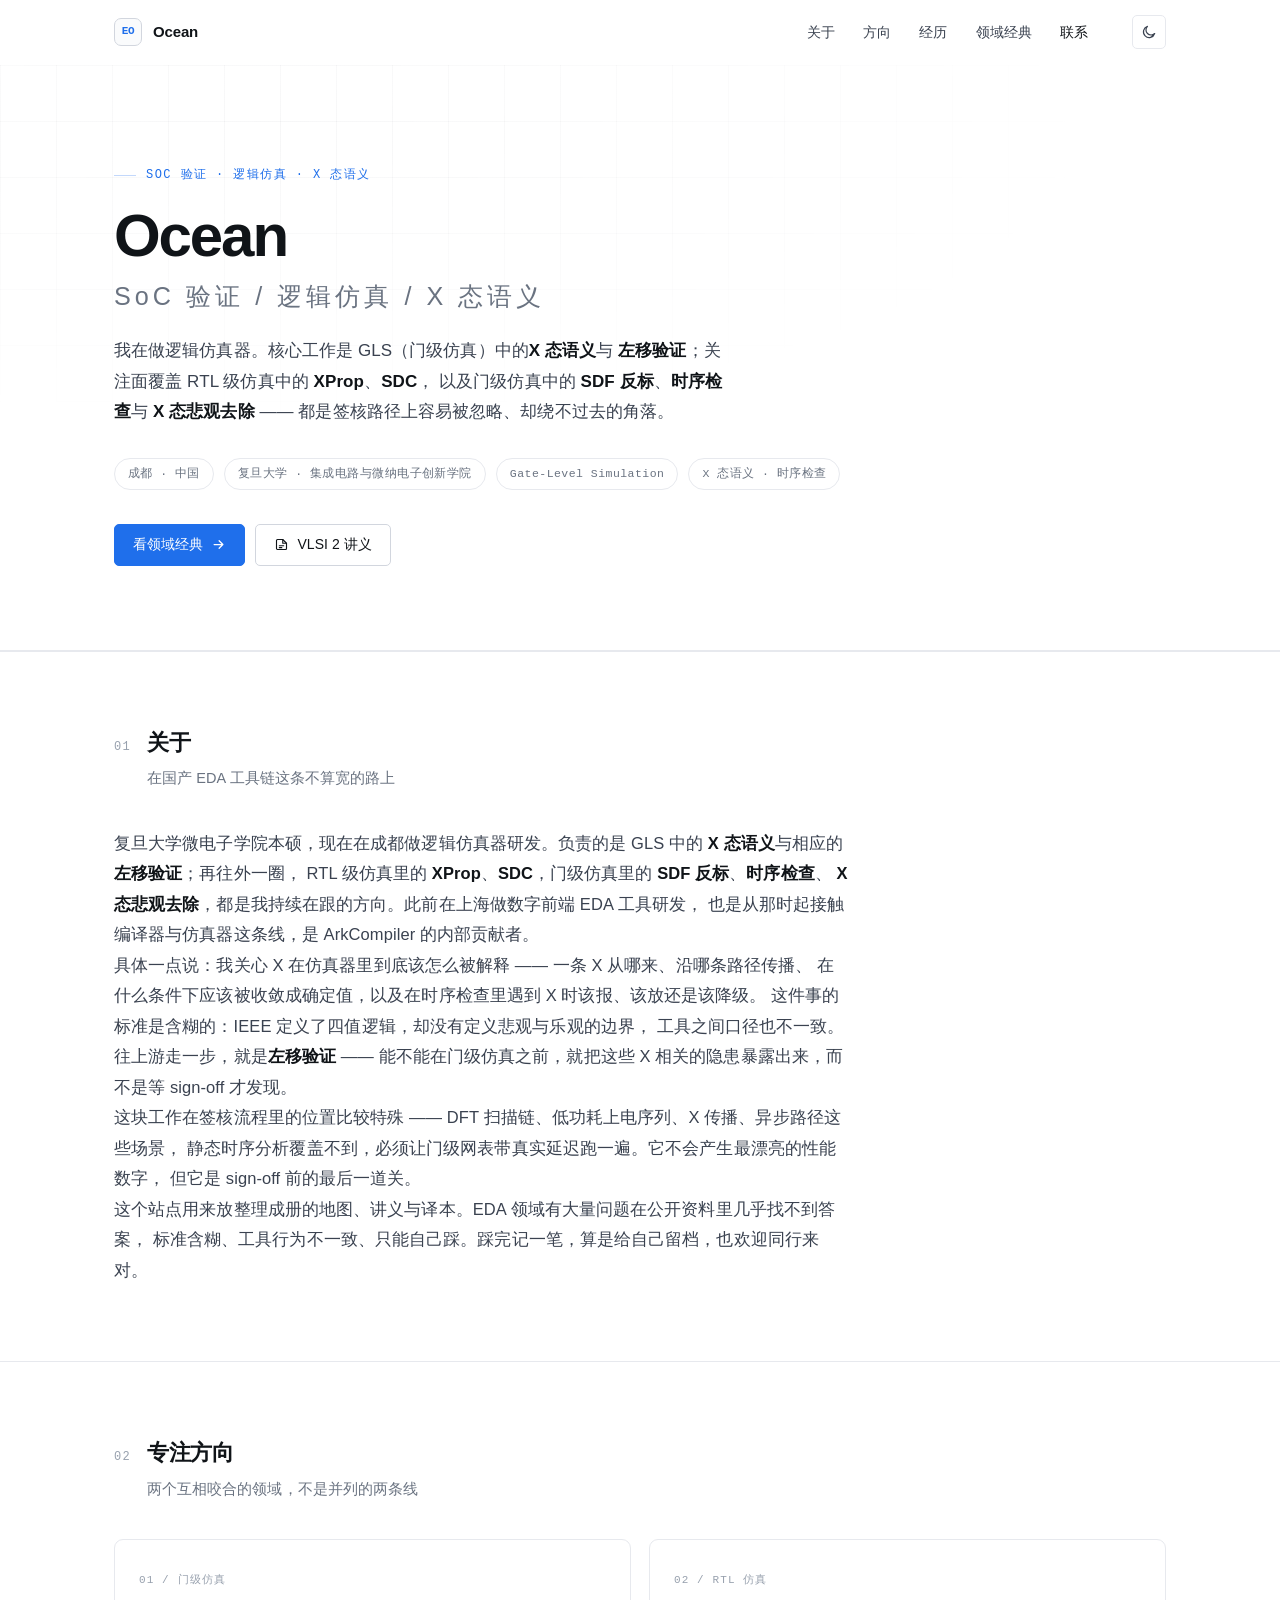
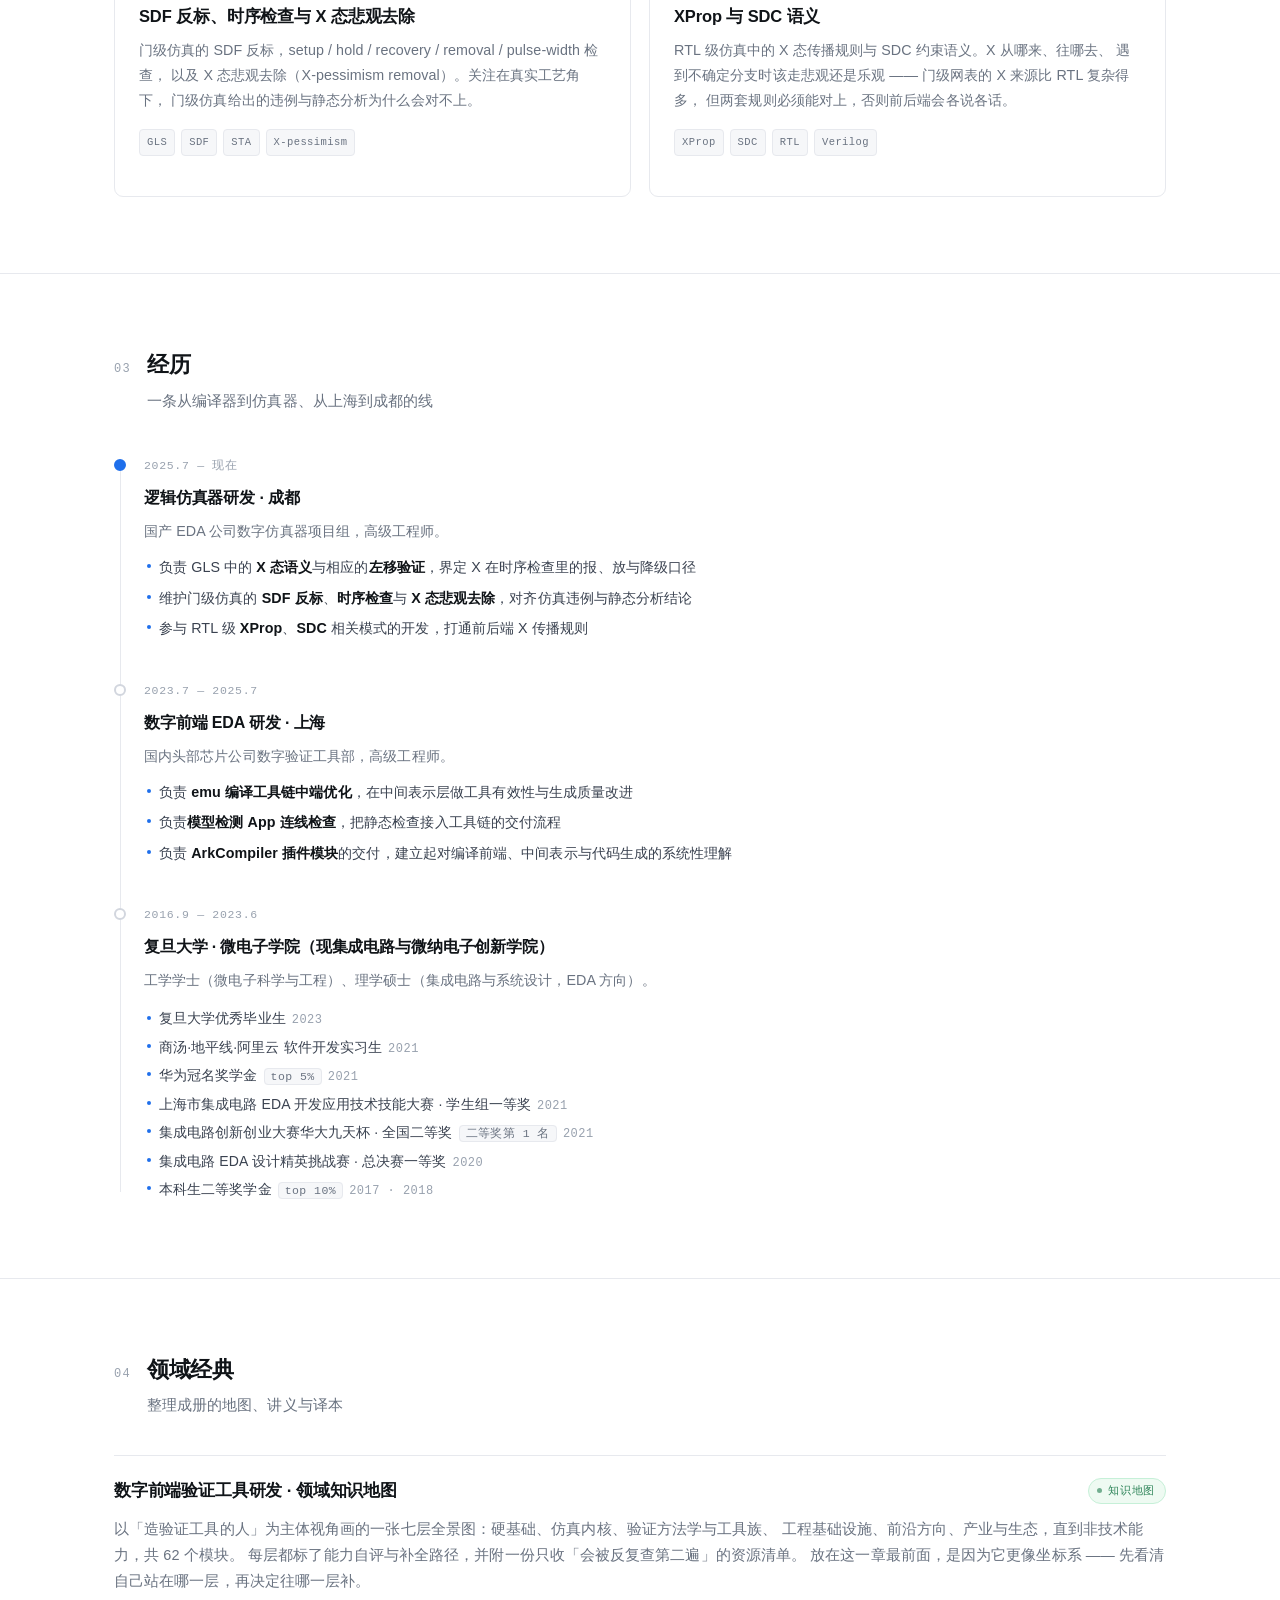
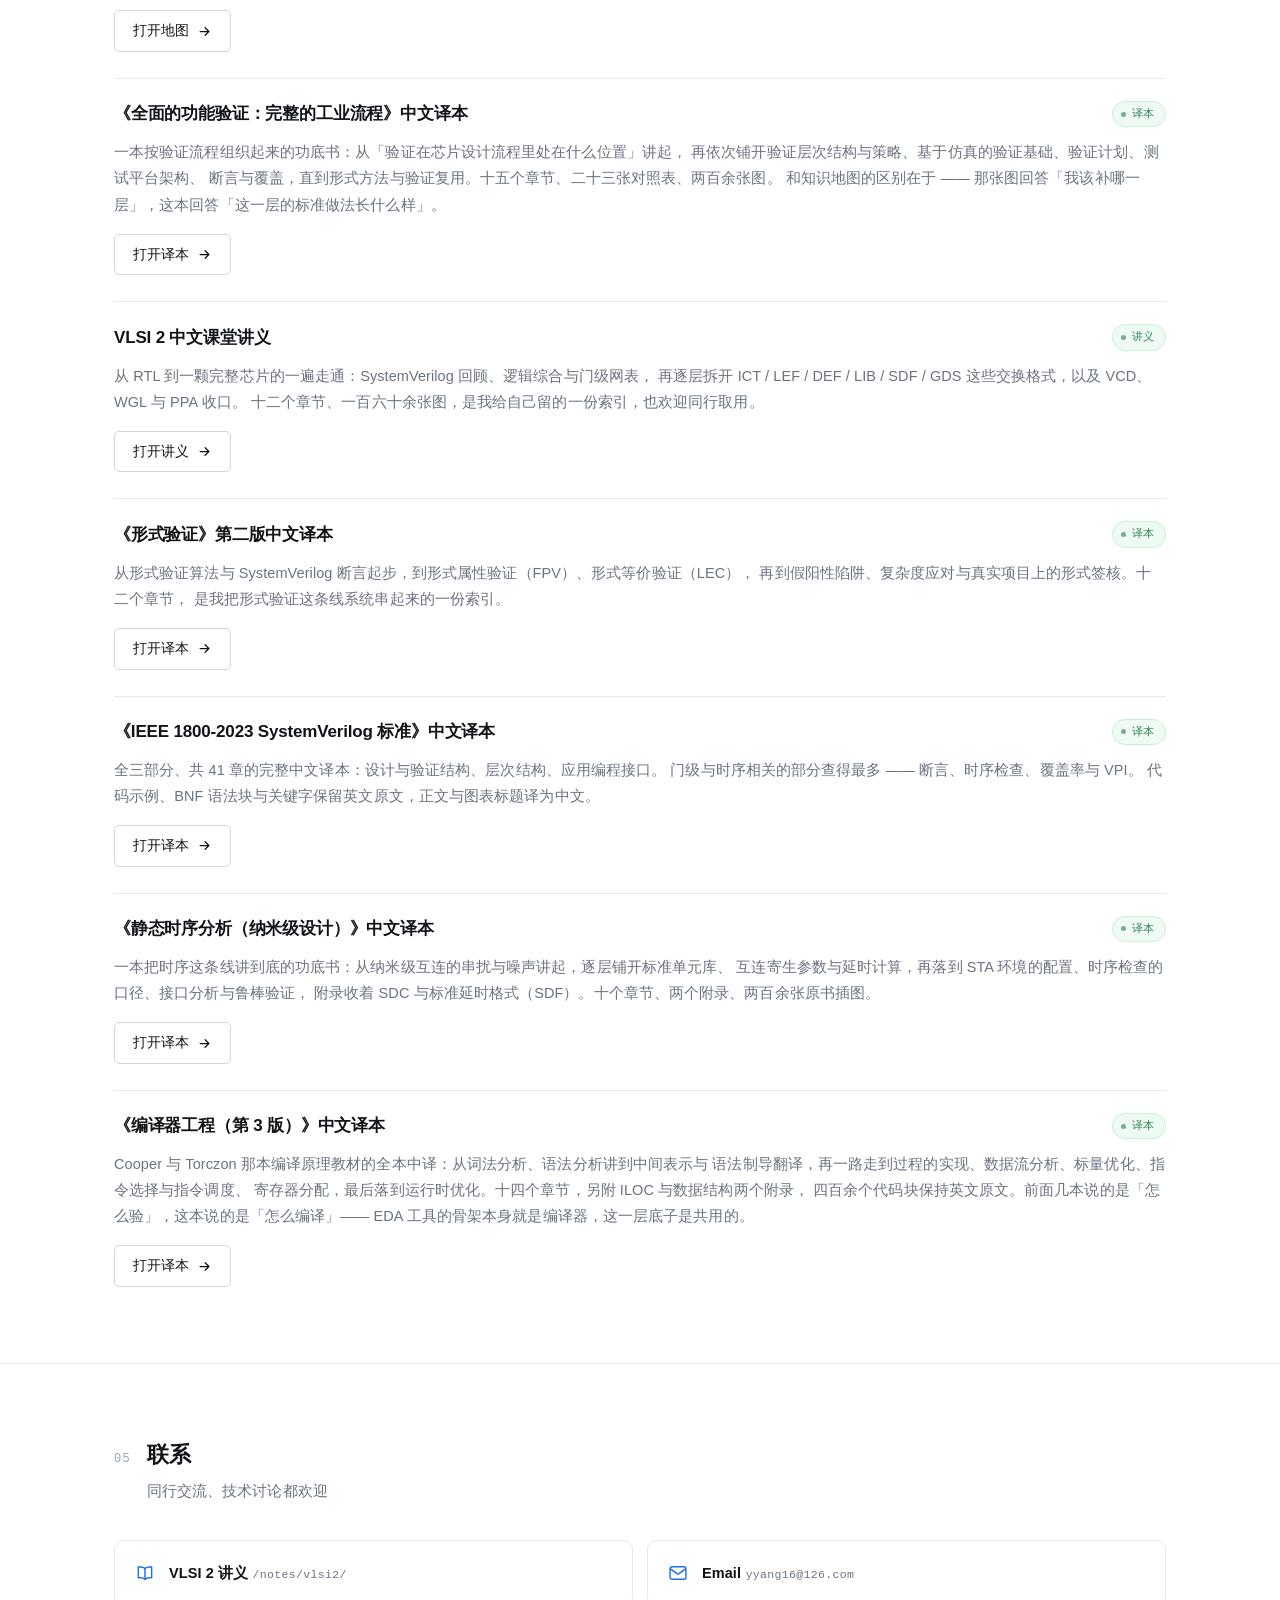
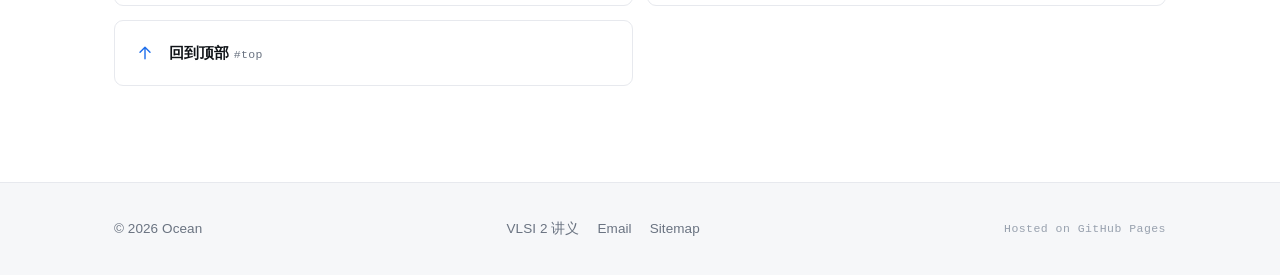
==== commit 2af22f4c: "content: 领域经典新增《编译器工程（第 3 版）》中文译本" ====
--- a/index.html
+++ b/index.html
@@ -372,6 +372,26 @@
             </a>
           </div>
         </article>
+
+        <article class="note">
+          <div class="note-head">
+            <h3>《编译器工程（第 3 版）》中文译本</h3>
+            <span class="chip chip-doc">译本</span>
+          </div>
+          <p>
+            Cooper 与 Torczon 那本编译原理教材的全本中译：从词法分析、语法分析讲到中间表示与
+            语法制导翻译，再一路走到过程的实现、数据流分析、标量优化、指令选择与指令调度、
+            寄存器分配，最后落到运行时优化。十四个章节，另附 ILOC 与数据结构两个附录，
+            四百余个代码块保持英文原文。前面几本说的是「怎么验」，这本说的是「怎么编译」——
+            EDA 工具的骨架本身就是编译器，这一层底子是共用的。
+          </p>
+          <div style="margin-top:16px;">
+            <a class="btn" href="/notes/compiler-engineering/">
+              打开译本
+              <svg viewBox="0 0 24 24" fill="none" stroke="currentColor" stroke-width="2" stroke-linecap="round" stroke-linejoin="round" aria-hidden="true"><path d="M5 12h13M13 6l6 6-6 6"/></svg>
+            </a>
+          </div>
+        </article>
       </div>
     </div>
   </section>
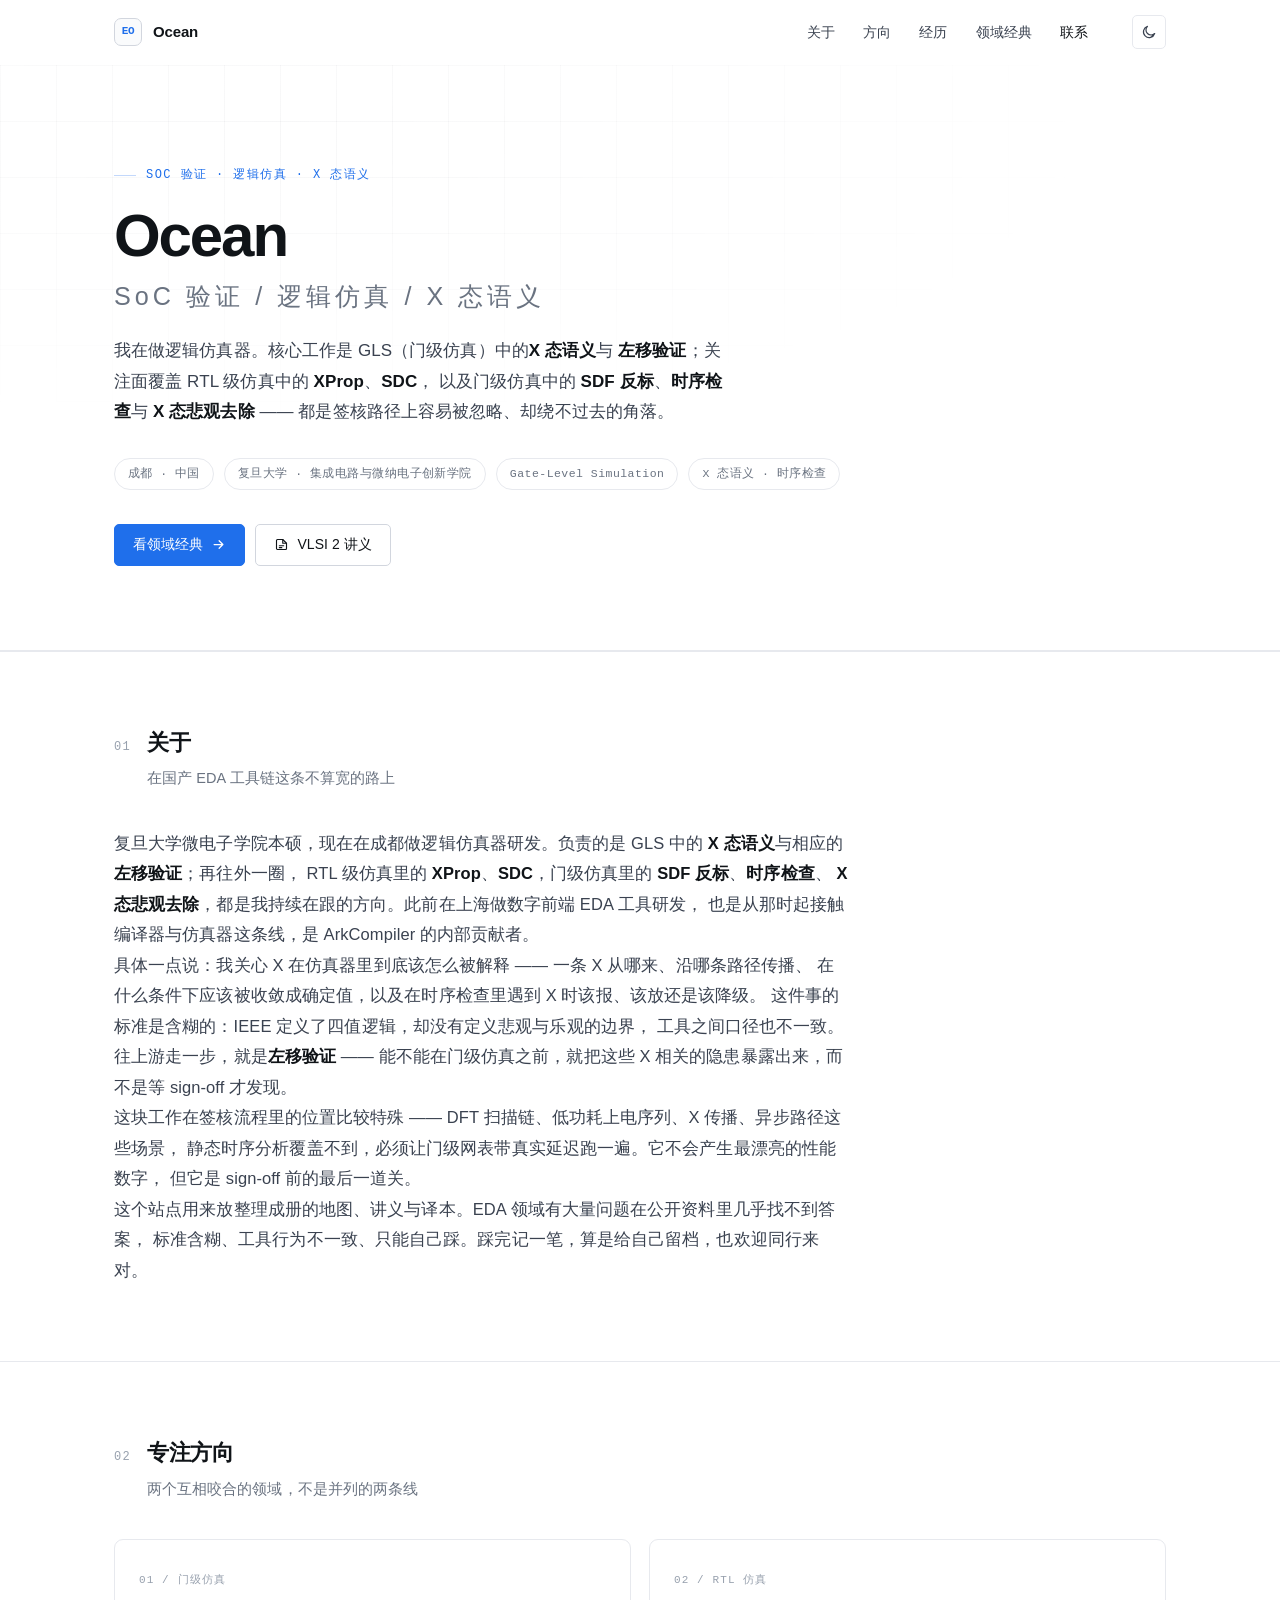
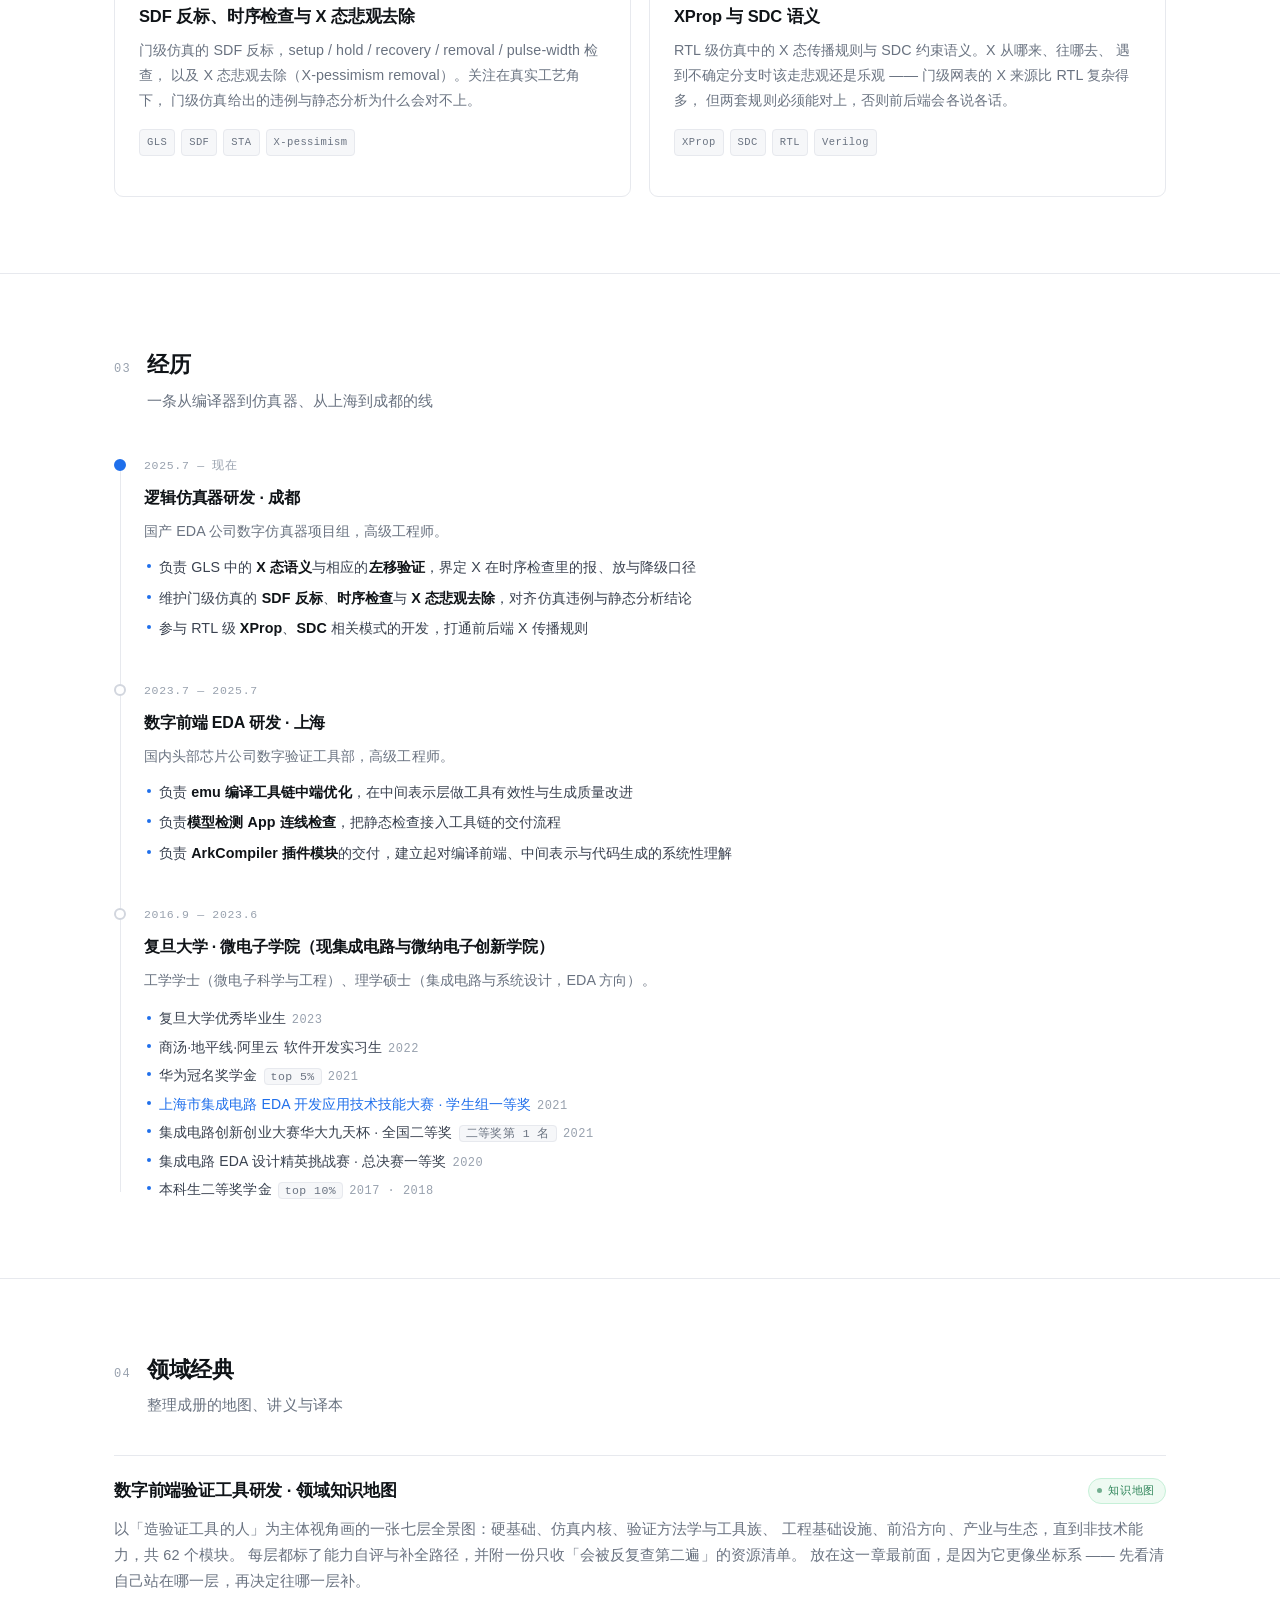
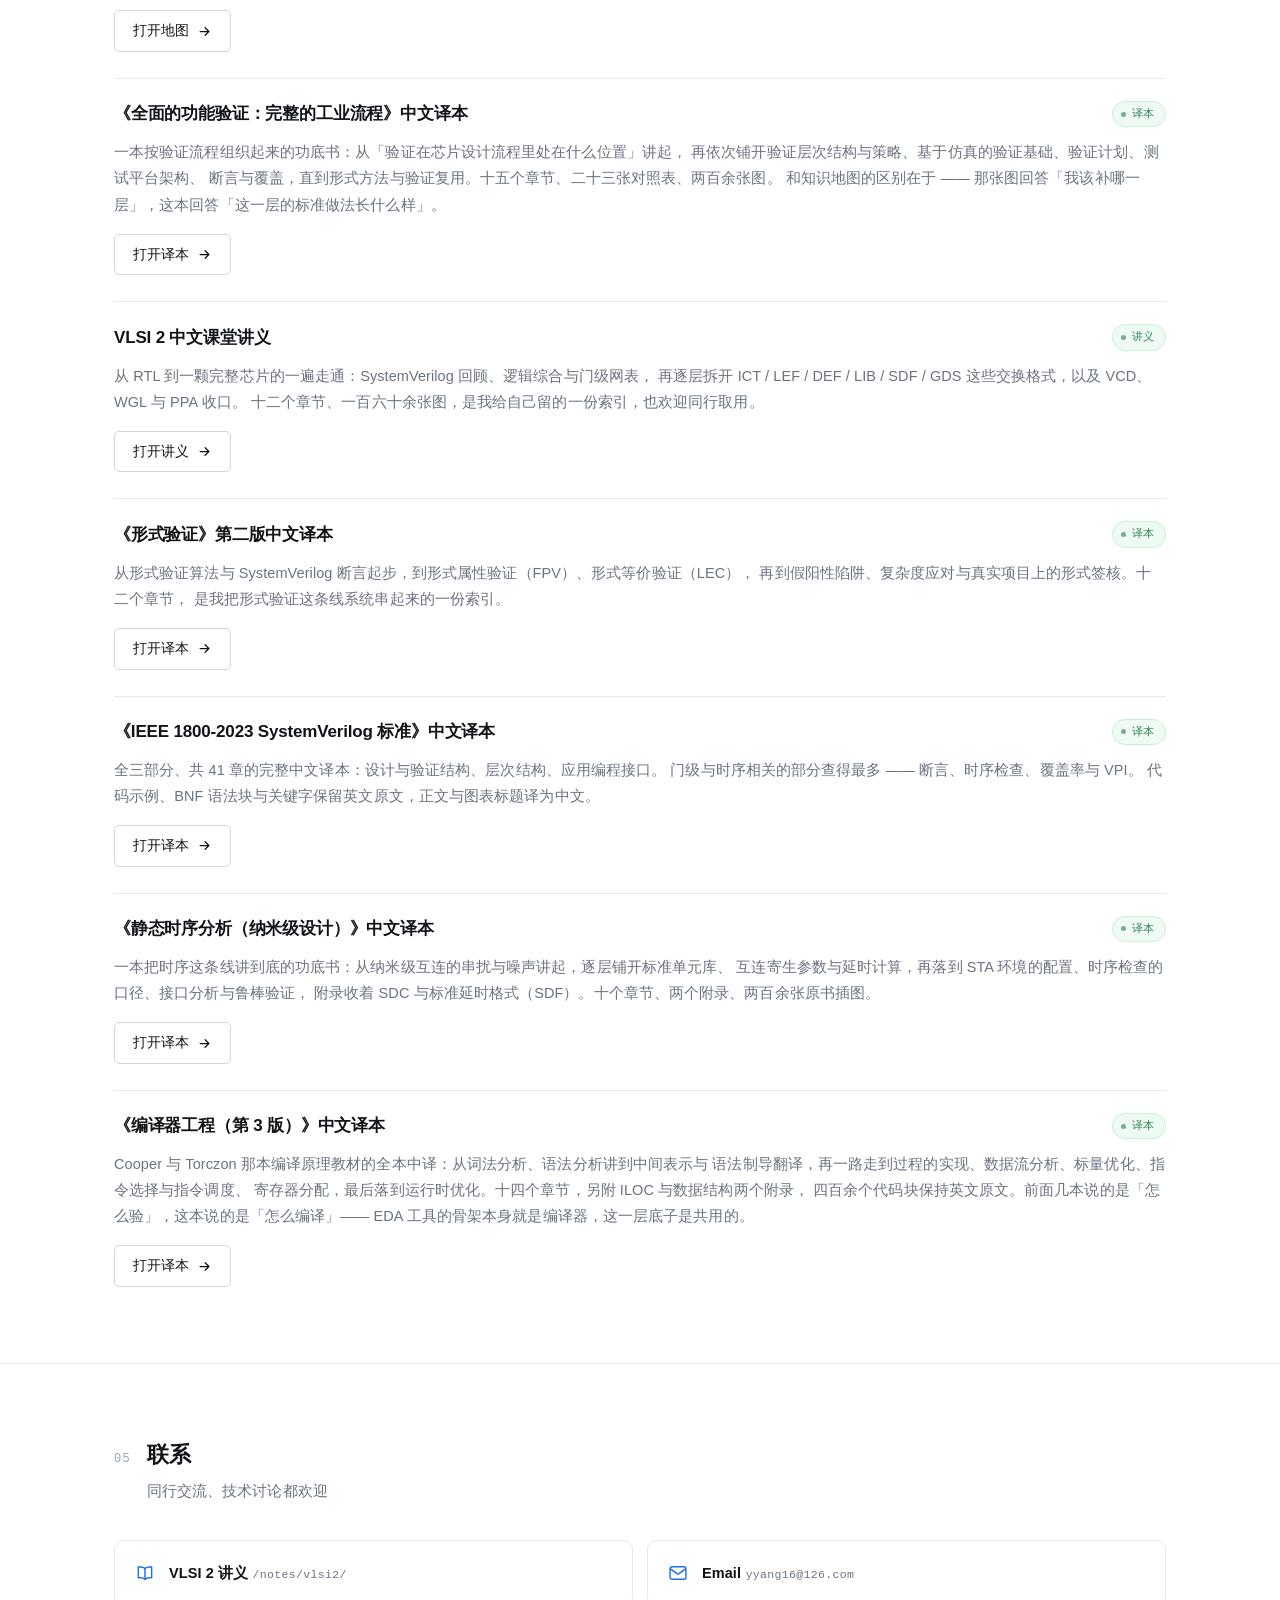
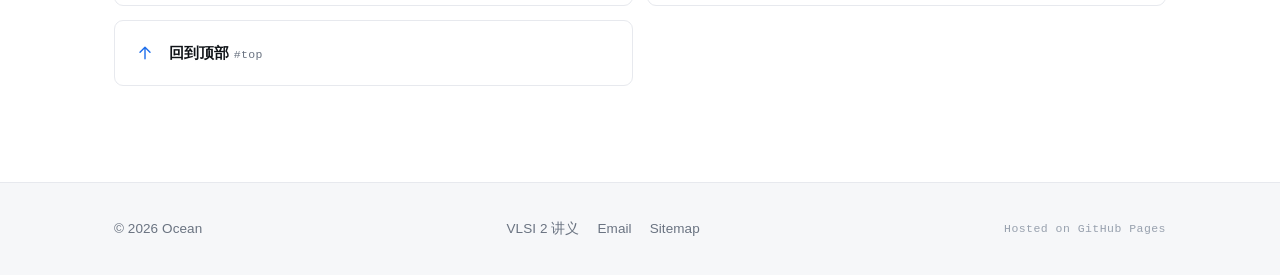
==== commit 8cf2fdc4: "经历：实习年份 2021→2022；学生组一等奖挂公众号报道外链" ====
--- a/index.html
+++ b/index.html
@@ -239,9 +239,9 @@
           </p>
           <ul class="tl-awards">
             <li>复旦大学优秀毕业生<span class="aw-year">2023</span></li>
-            <li>商汤·地平线·阿里云 软件开发实习生<span class="aw-year">2021</span></li>
+            <li>商汤·地平线·阿里云 软件开发实习生<span class="aw-year">2022</span></li>
             <li>华为冠名奖学金<span class="aw-note">top 5%</span><span class="aw-year">2021</span></li>
-            <li>上海市集成电路 EDA 开发应用技术技能大赛 · 学生组一等奖<span class="aw-year">2021</span></li>
+            <li><a href="https://mp.weixin.qq.com/s/luRbgCqx-pj32GZI2KOZIg" target="_blank" rel="noopener">上海市集成电路 EDA 开发应用技术技能大赛 · 学生组一等奖</a><span class="aw-year">2021</span></li>
             <li>集成电路创新创业大赛华大九天杯 · 全国二等奖<span class="aw-note">二等奖第 1 名</span><span class="aw-year">2021</span></li>
             <li>集成电路 EDA 设计精英挑战赛 · 总决赛一等奖<span class="aw-year">2020</span></li>
             <li>本科生二等奖学金<span class="aw-note">top 10%</span><span class="aw-year">2017 · 2018</span></li>
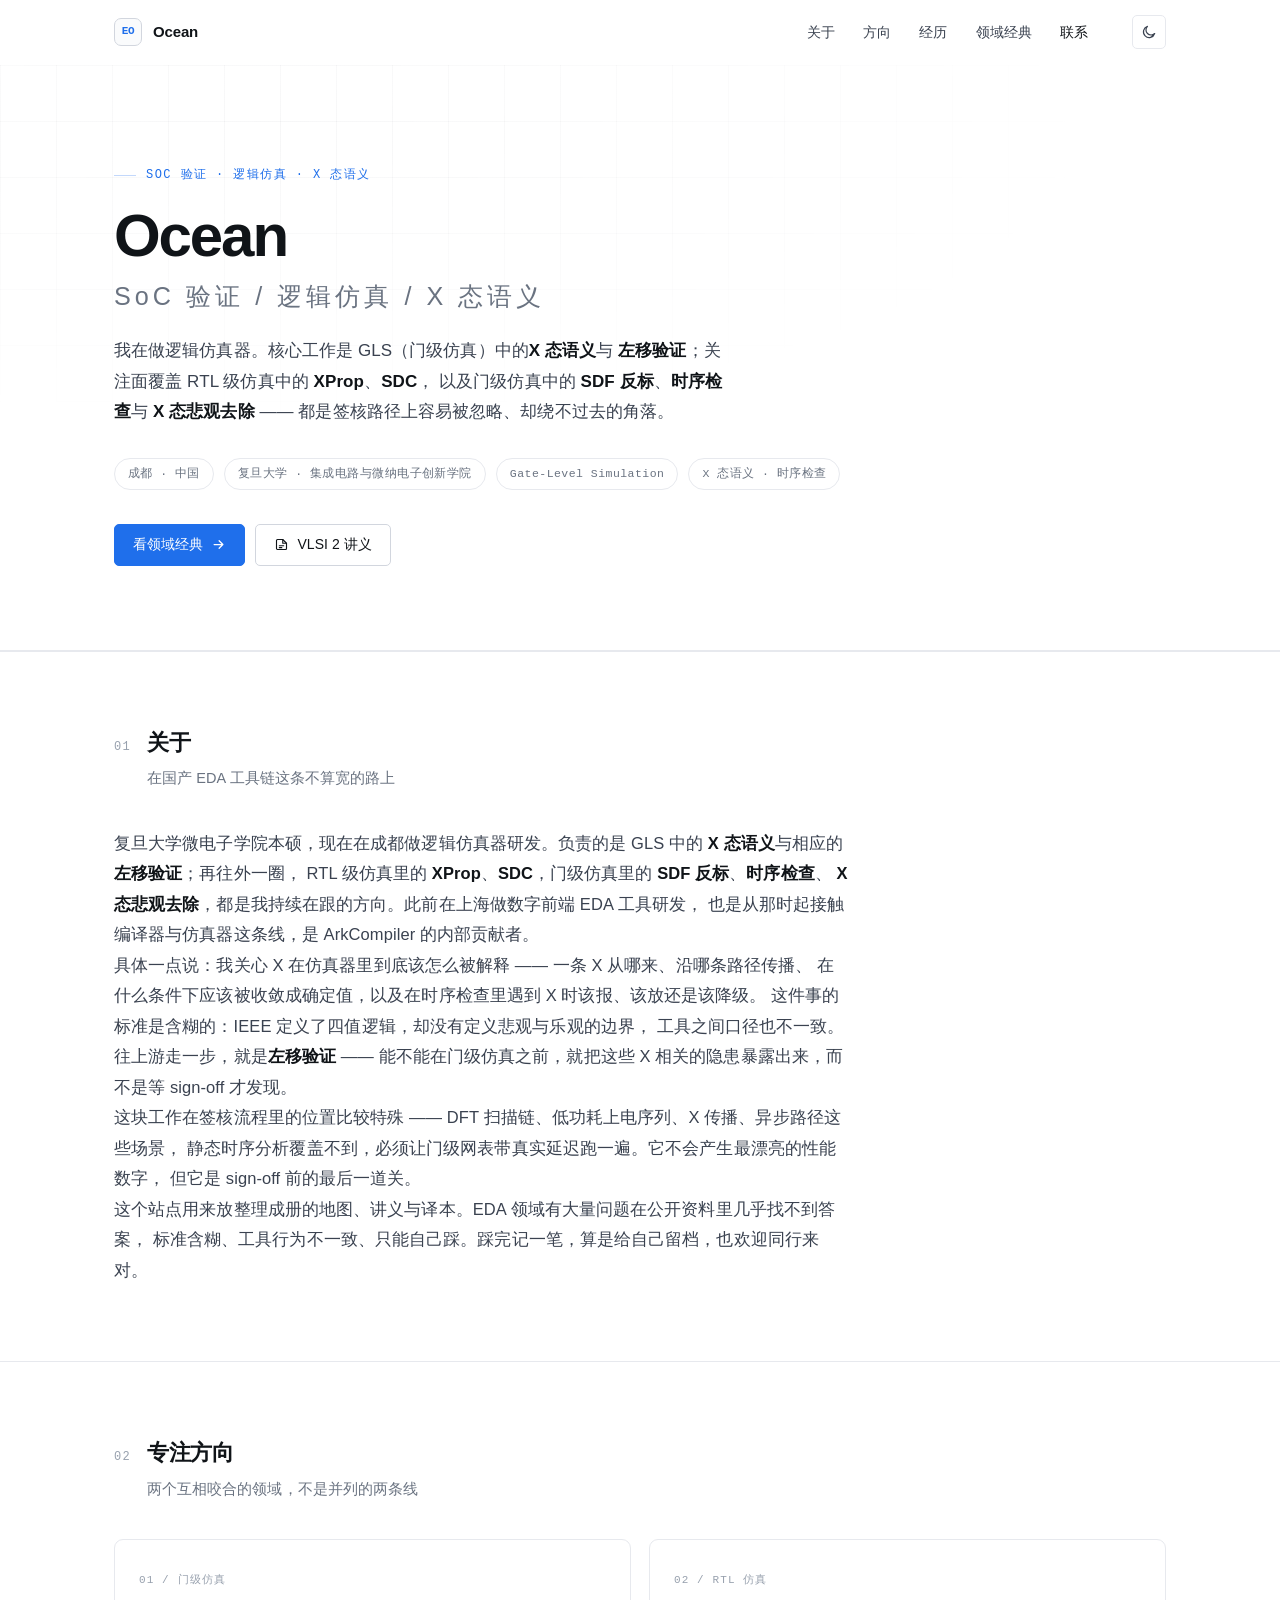
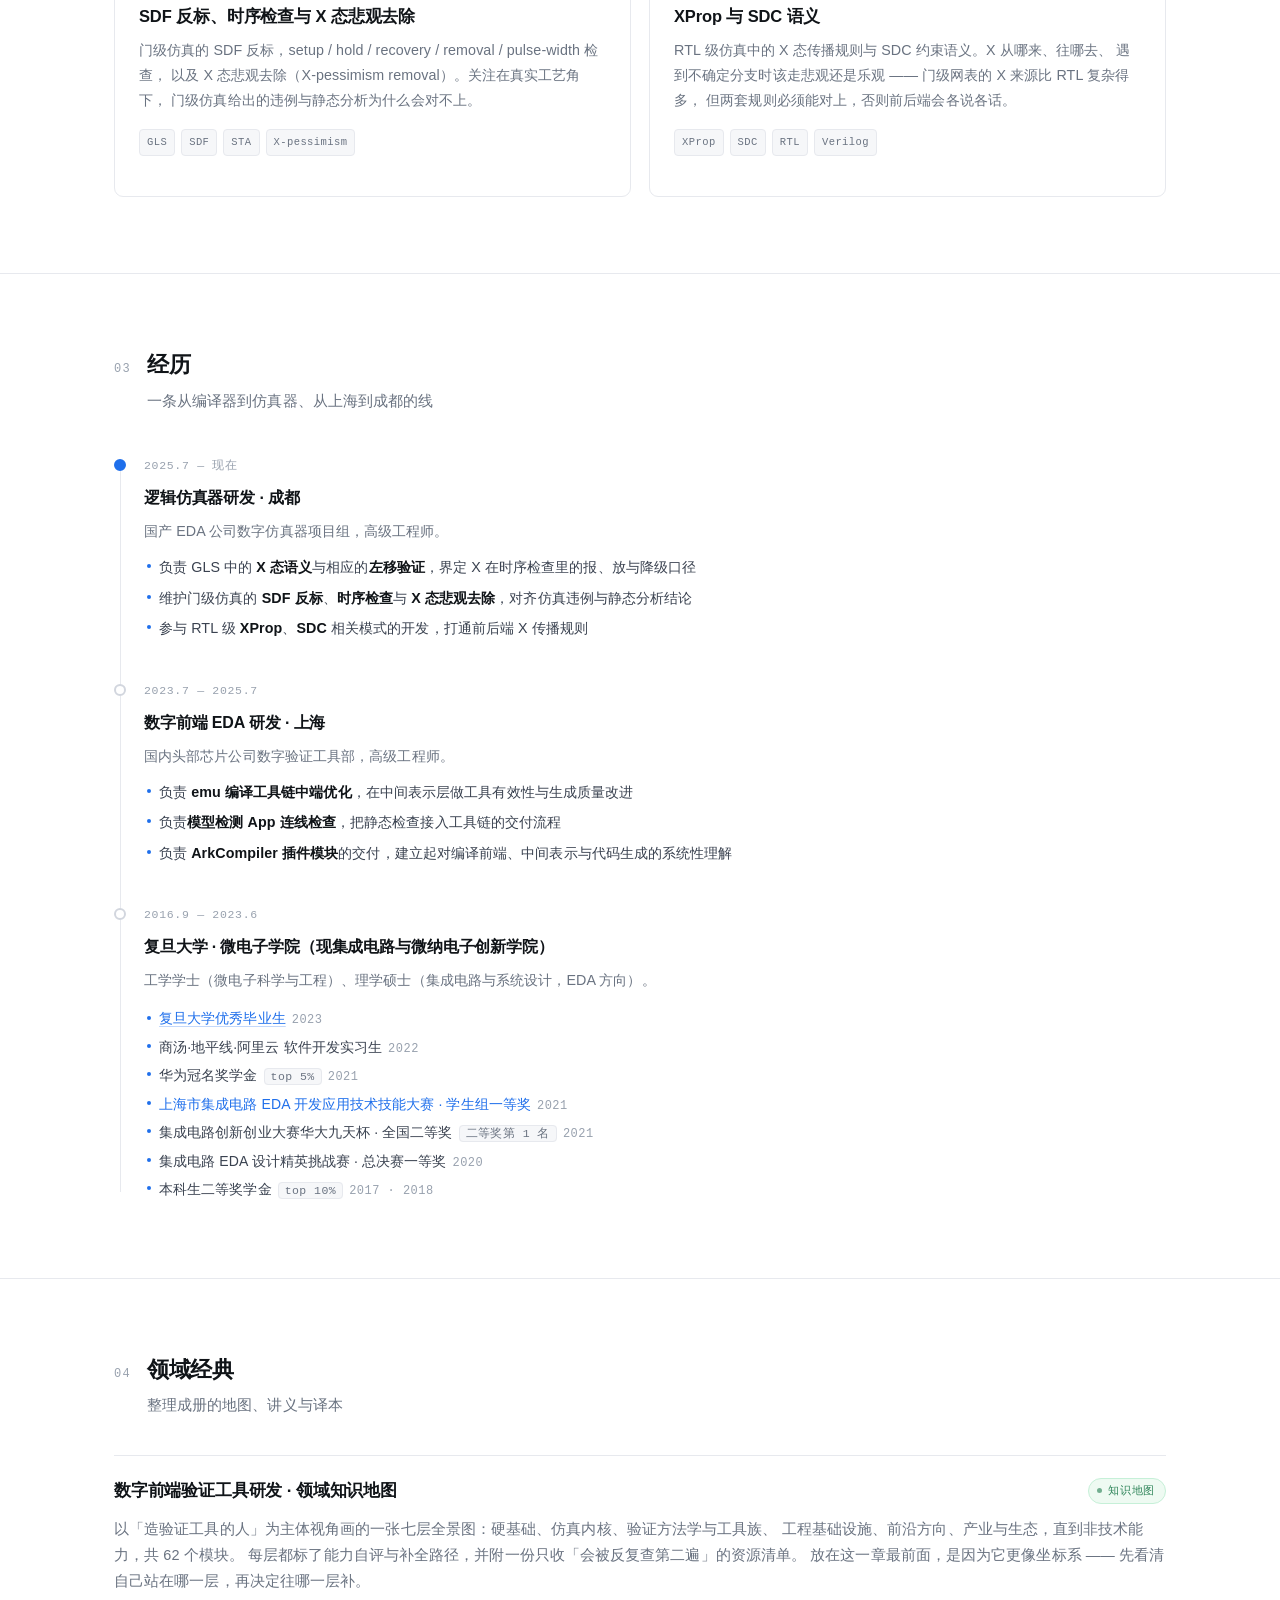
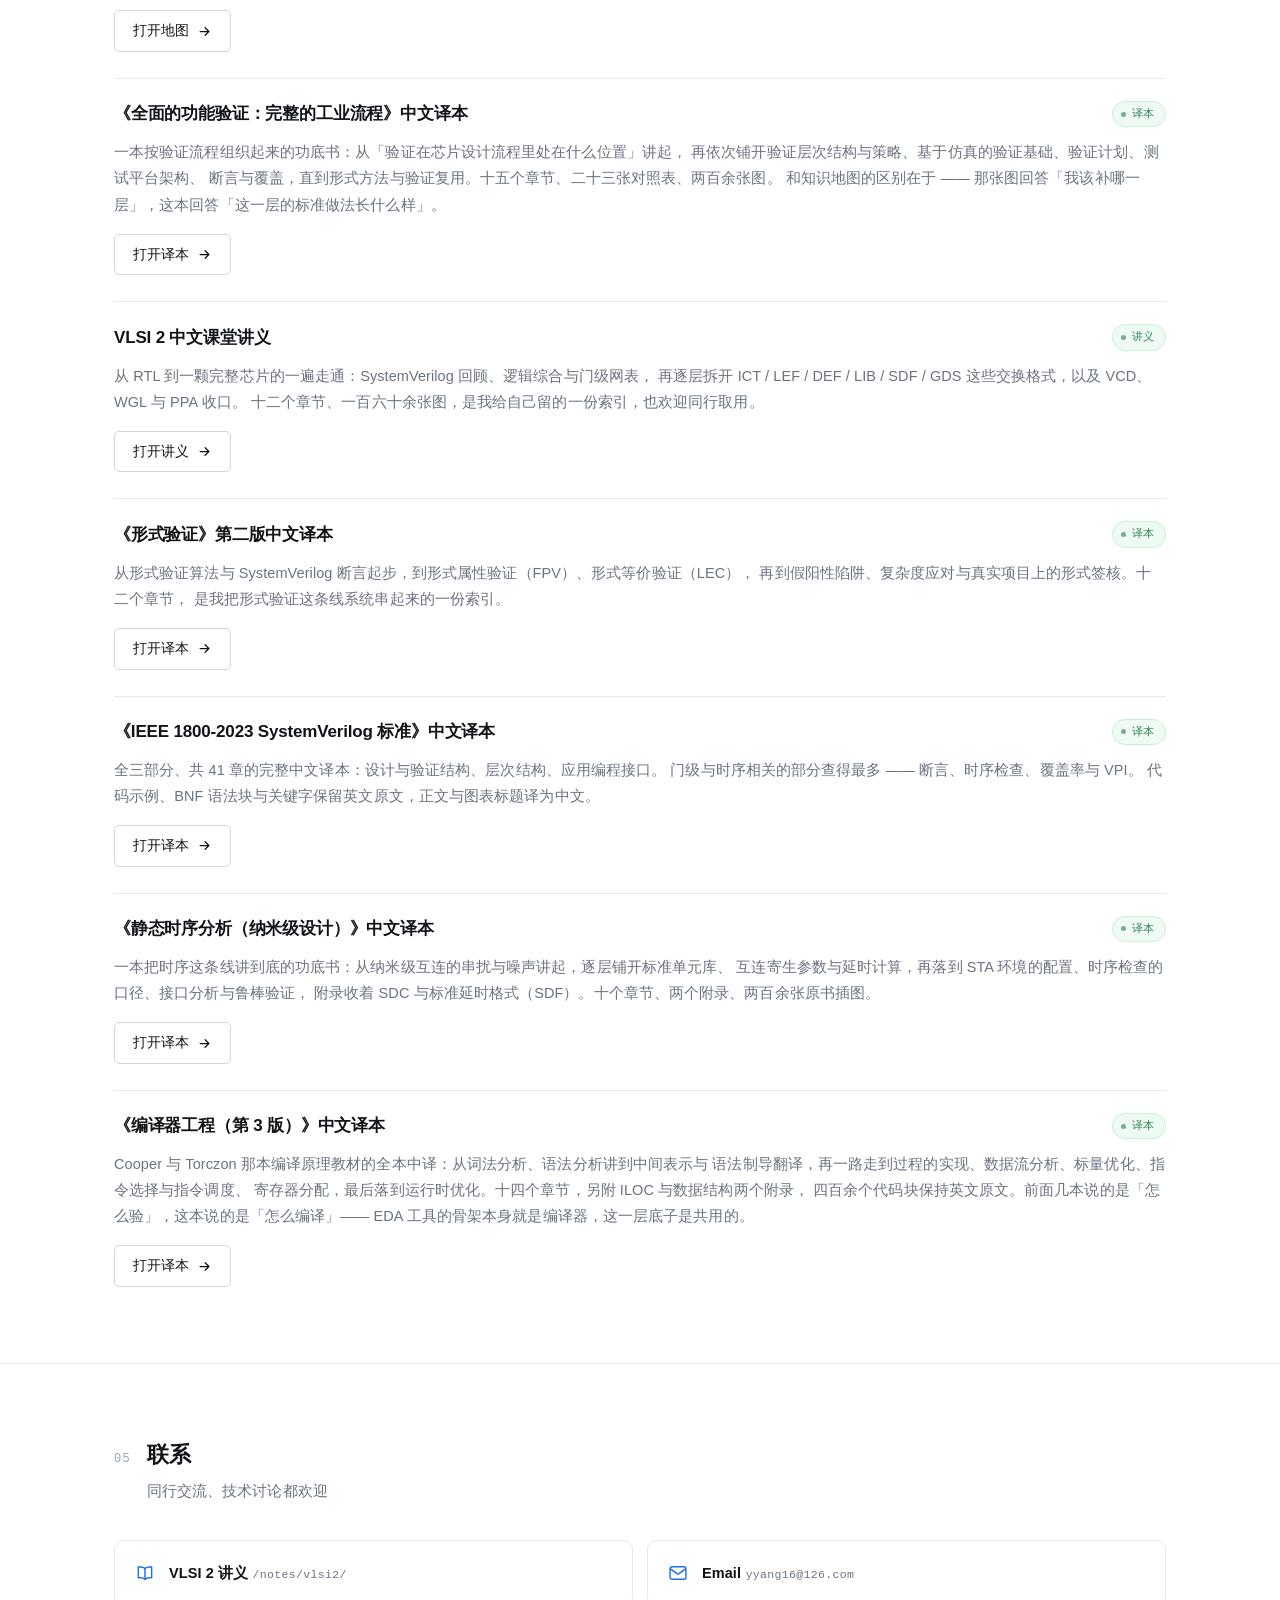
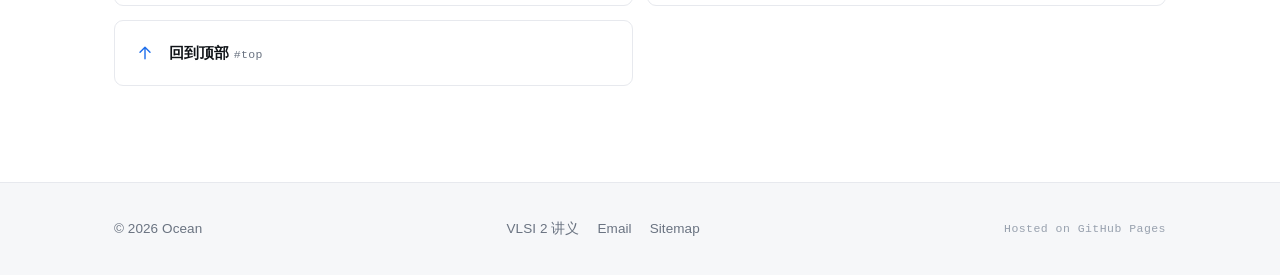
==== commit f5c9bfea: "经历：优秀毕业生挂荣誉证书图 + 图片灯箱" ====
--- a/index.html
+++ b/index.html
@@ -16,7 +16,7 @@
 
 <link rel="icon" href="/assets/img/favicon.svg" type="image/svg+xml">
 <link rel="apple-touch-icon" href="/assets/img/favicon.svg">
-<link rel="stylesheet" href="/assets/css/style.css?v=0923b0b6d8">
+<link rel="stylesheet" href="/assets/css/style.css?v=2a6af8f238">
 
 <script>
 /* 在首次绘制前确定主题，避免闪白 */
@@ -238,7 +238,7 @@
             工学学士（微电子科学与工程）、理学硕士（集成电路与系统设计，EDA 方向）。
           </p>
           <ul class="tl-awards">
-            <li>复旦大学优秀毕业生<span class="aw-year">2023</span></li>
+            <li><a class="entry-lit" href="assets/img/fudan-outstanding-graduate-2023.jpg" data-lit="复旦大学优秀毕业生 · 荣誉证书 2023">复旦大学优秀毕业生</a><span class="aw-year">2023</span></li>
             <li>商汤·地平线·阿里云 软件开发实习生<span class="aw-year">2022</span></li>
             <li>华为冠名奖学金<span class="aw-note">top 5%</span><span class="aw-year">2021</span></li>
             <li><a href="https://mp.weixin.qq.com/s/luRbgCqx-pj32GZI2KOZIg" target="_blank" rel="noopener">上海市集成电路 EDA 开发应用技术技能大赛 · 学生组一等奖</a><span class="aw-year">2021</span></li>
@@ -461,7 +461,18 @@
   </div>
 </footer>
 
-<script src="/assets/js/main.js?v=1117423972" defer></script>
+<div id="lightbox" role="dialog" aria-modal="true" aria-label="图片预览">
+  <figure>
+    <img src="" alt="">
+    <figcaption>
+      <span class="lb-cap"></span>
+      <span class="lb-count"></span>
+      <button type="button" class="lb-close" data-lit-close>关闭 Esc</button>
+    </figcaption>
+  </figure>
+</div>
+
+<script src="/assets/js/main.js?v=67e162a8ed" defer></script>
 <script src="/assets/js/counter.js?v=b97d05d926" defer></script>
 </body>
 </html>
--- a/assets/css/style.css
+++ b/assets/css/style.css
@@ -656,6 +656,72 @@
   margin-left: 6px;
   white-space: nowrap;
 }
+/* 条目带图（如荣誉证书）：文字下加一条主色下划线，点开看大图 */
+.entry-lit {
+  color: var(--accent);
+  text-decoration: underline;
+  text-decoration-color: var(--accent-line);
+  text-underline-offset: 3px;
+  transition: text-decoration-color .15s;
+}
+.entry-lit:hover { text-decoration-color: var(--accent); }
+
+/* 图片灯箱 —— 复用页面已有的 .drawer 遮罩/卡片语言 */
+#lightbox {
+  position: fixed;
+  inset: 0;
+  z-index: 90;
+  display: none;
+  place-items: center;
+  background: rgba(16, 24, 40, .72);
+  -webkit-backdrop-filter: blur(3px);
+  backdrop-filter: blur(3px);
+  padding: 20px;
+}
+#lightbox.open { display: grid; }
+#lightbox figure {
+  margin: 0;
+  max-width: min(860px, 96vw);
+  max-height: 94vh;
+  display: flex;
+  flex-direction: column;
+  gap: 10px;
+}
+#lightbox img {
+  min-height: 0;
+  max-width: 100%;
+  max-height: 80vh;
+  object-fit: contain;
+  background: #fff;
+  border-radius: var(--radius);
+  box-shadow: 0 24px 60px -20px rgba(0, 0, 0, .55);
+}
+#lightbox figcaption {
+  display: flex;
+  justify-content: space-between;
+  align-items: center;
+  gap: 16px;
+  font-size: 13px;
+  color: #fff;
+}
+#lightbox .lb-count {
+  font-family: var(--font-mono);
+  font-size: 12px;
+  color: rgba(255, 255, 255, .62);
+  white-space: nowrap;
+}
+#lightbox .lb-close {
+  font: inherit;
+  font-size: 12.5px;
+  cursor: pointer;
+  padding: 4px 12px;
+  border-radius: 100px;
+  color: #fff;
+  background: rgba(255, 255, 255, .14);
+  border: 1px solid rgba(255, 255, 255, .34);
+  white-space: nowrap;
+}
+#lightbox .lb-close:hover { background: rgba(255, 255, 255, .26); }
 
 /* -------------------------------------------------------------- 11. Notes */
 .note { border-top: 1px solid var(--border); padding-top: 22px; }
